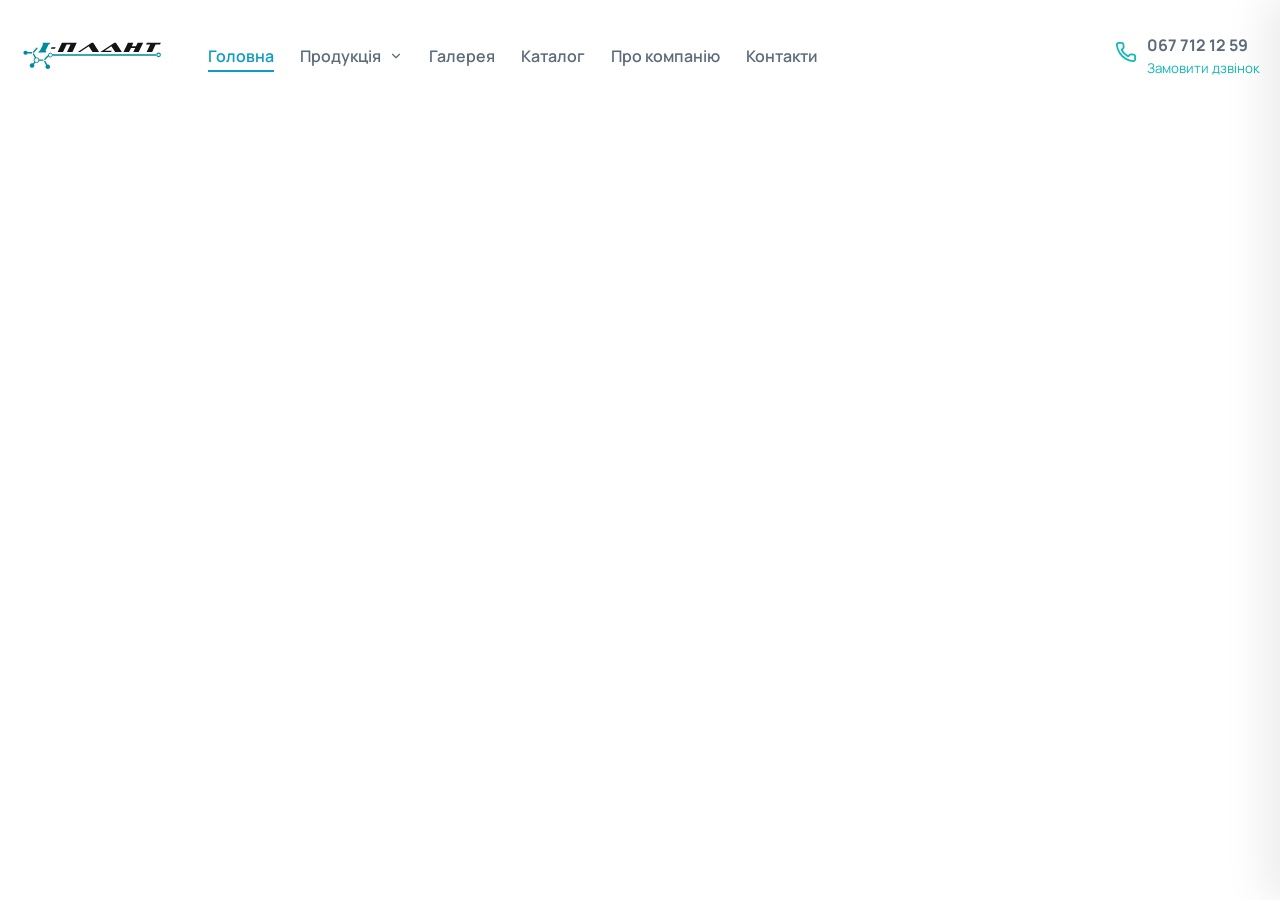
==== index.html @ e6fcc864 "dfdffd" ====
<!DOCTYPE html>
<html lang="uk">

<head>
    <meta charset="UTF-8">
    <meta name="viewport" content="width=device-width, initial-scale=1.0">
    <title>І-ПЛАНТ</title>

    <link rel="preconnect" href="https://fonts.googleapis.com">
    <link rel="preconnect" href="https://fonts.gstatic.com" crossorigin>
    <link href="https://fonts.googleapis.com/css2?family=Manrope:wght@200..800&display=swap" rel="stylesheet">

    <link rel="stylesheet" href="assets/css/style.css">

</head>

<body>

<header class="header" id="header">

    <div class="container">

        <div class="header__inner">

            <!-- Logo -->
            <a href="index.html" class="header__logo">

                <img
                    src="assets/icons/logo-i-plant.svg"
                    alt="І-ПЛАНТ">

            </a>

            <!-- Desktop Navigation -->
            <nav class="nav">

                <ul class="nav__list">

                    <li class="nav__item">

                        <a href="index.html" class="nav__link nav__link--active">
                            Головна
                        </a>

                    </li>

                    <li class="nav__item nav__item--dropdown js-dropdown">

                        <button
                            class="nav__link nav__button js-dropdown-btn"
                            type="button"
                            aria-expanded="false">

                            Продукція

                            <svg class="nav__arrow" width="14" height="14" viewBox="0 0 24 24" fill="none">

                                <path
                                    d="M6 9L12 15L18 9"
                                    stroke="currentColor"
                                    stroke-width="2"
                                    stroke-linecap="round"
                                    stroke-linejoin="round"/>

                            </svg>

                        </button>

                        <div class="dropdown js-dropdown-menu">

                            <div class="dropdown__wrapper">

                                <div class="dropdown__left">

                                    <a href="#" class="dropdown-card">

                                        <div class="dropdown-card__image">
                                            <img src="assets/images/megamenu-1.png" alt="">
                                        </div>

                                        <div class="dropdown-card__content">

                                            <h3>Щелепно-лицьова хірургія</h3>

                                            <p>
                                                Пластини, гвинти, титанові сітки та індивідуальні імпланти.
                                            </p>

                                        </div>

                                    </a>

                                    <a href="#" class="dropdown-card">

                                        <div class="dropdown-card__image">
                                            <img src="assets/images/megamenu-2.png" alt="">
                                        </div>

                                        <div class="dropdown-card__content">

                                            <h3>Нейрохірургія</h3>

                                            <p>
                                                Системи фіксації черепа та реконструктивні рішення.
                                            </p>

                                        </div>

                                    </a>

                                    <a href="#" class="dropdown-card">

                                        <div class="dropdown-card__image">
                                            <img src="assets/images/megamenu-3.png" alt="">
                                        </div>

                                        <div class="dropdown-card__content">

                                            <h3>Спінальна хірургія</h3>

                                            <p>
                                                Імпланти та системи стабілізації хребта.
                                            </p>

                                        </div>

                                    </a>

                                </div>

                                <div class="dropdown__right">

                                    <h2>Індивідуальне виробництво</h2>

                                    <p>
                                        Розробка та виготовлення титанових імплантів за КТ пацієнта
                                        із використанням сучасних CAD/CAM технологій.
                                    </p>

                                    <a href="#" class="btn btn--primary">
                                        Переглянути каталог
                                    </a>

                                </div>

                            </div>

                        </div>

                    </li>

                    <li class="nav__item">

                        <a href="examples.html" class="nav__link">
                            Галерея
                        </a>

                    </li>

                    <li class="nav__item">

                        <a href="catalog.html" class="nav__link">
                            Каталог
                        </a>

                    </li>

                    <li class="nav__item">

                        <a href="about.html" class="nav__link">
                            Про компанію
                        </a>

                    </li>

                    <li class="nav__item">

                        <a href="contacts.html" class="nav__link">
                            Контакти
                        </a>

                    </li>
                </ul>
            </nav>

            <!-- <button class="burger js-burger" aria-label="Меню">

                <span></span>
                <span></span>
                <span></span>

            </button> -->

            <div class="mobile-menu js-mobile-menu">

                <div class="mobile-menu__inner">

                    <div class="mobile-menu__top">

                        <a href="/" class="mobile-menu__logo">
                            <img src="assets/icons/logo-i-plant.svg" alt="">
                        </a>

                        <button class="mobile-menu__close js-menu-close">

                            <svg width="28" height="28" viewBox="0 0 24 24">

                                <path
                                    d="M6 6L18 18M18 6L6 18"
                                    stroke="currentColor"
                                    stroke-width="2"
                                    stroke-linecap="round"/>

                            </svg>

                        </button>

                    </div>

                    <nav class="mobile-nav">

                        <ul class="mobile-nav__list">

                            <li><a href="#">Головна</a></li>

                            <li class="mobile-nav__dropdown">

                                <button class="mobile-nav__button">

                                    Продукція

                                    <svg class="mobile-nav__arrow" width="18" height="18" viewBox="0 0 24 24">

                                        <path
                                            d="M6 9L12 15L18 9"
                                            stroke="currentColor"
                                            stroke-width="2"
                                            stroke-linecap="round"/>

                                    </svg>

                                </button>

                                <ul class="mobile-submenu">

                                    <li><a href="#">Щелепно-лицьова</a></li>
                                    <li><a href="#">Нейрохірургія</a></li>
                                    <li><a href="#">Ортодонтія</a></li>
                                    <li><a href="#">Спінальна</a></li>

                                </ul>

                            </li>

                            <li><a href="#">Приклади робіт</a></li>

                            <li><a href="#">Каталоги</a></li>

                            <li><a href="#">Про компанію</a></li>

                            <li><a href="#">Контакти</a></li>

                        </ul>

                    </nav>

                    <div class="mobile-menu__bottom">

                        <a href="tel:+380677121259" class="mobile-phone">

                            +38 (067) 712-12-59

                        </a>

                        <a href="#" class="btn btn--primary">

                            Замовити дзвінок

                        </a>

                    </div>

                </div>

            </div>


            <!-- Right -->
            <div class="header__actions">

                <a href="tel:+380677121259" class="header__phone">

                    <svg width="22" height="22" viewBox="0 0 24 24" fill="none">

                        <path
                            d="M22 16.9V20a2 2 0 0 1-2.18 2A19.8 19.8 0 0 1 11.2 19a19.5 19.5 0 0 1-6.2-6.2A19.8 19.8 0 0 1 2 4.1 2 2 0 0 1 4 2h3.1a2 2 0 0 1 2 1.72l.35 2.46a2 2 0 0 1-.57 1.72L7.2 9.6a16 16 0 0 0 7.2 7.2l1.7-1.69a2 2 0 0 1 1.72-.57l2.46.35A2 2 0 0 1 22 16.9Z"
                            stroke="currentColor"
                            stroke-width="2"
                            stroke-linecap="round"
                            stroke-linejoin="round"/>

                    </svg>

                    <span>

                        <strong>067 712 12 59</strong>

                        <small>Замовити дзвінок</small>

                    </span>

                </a>

            </div>

            <!-- Burger -->

            <button class="burger js-burger" aria-label="Меню" type="button">

                <span></span>
                <span></span>
                <span></span>

            </button>

        </div>

    </div>

</header>

<main>

</main>



<script src="assets/js/main.js"></script>
<script src="assets/js/header.js"></script>
<script src="assets/js/slider.js"></script>
<script src="assets/js/gallery.js"></script>
</body>
</html>
---- assets/css/style.css ----
/* ================================
    Utils
================================ */
/* ================================
    Base
================================ */
*,
*::before,
*::after {
  margin: 0;
  padding: 0;
  box-sizing: border-box;
}

html {
  scroll-behavior: smooth;
}

body {
  min-width: 320px;
}

img {
  display: block;
  max-width: 100%;
}

picture {
  display: block;
}

ul,
ol {
  list-style: none;
}

a {
  text-decoration: none;
  color: inherit;
}

button {
  border: none;
  background: none;
  cursor: pointer;
  font: inherit;
}

input,
textarea,
select {
  font: inherit;
  border: none;
  outline: none;
}

textarea {
  resize: none;
}

body {
  background: #FFFFFF;
}

.container {
  width: 100%;
  max-width: 1340px;
  margin: 0 auto;
  padding: 0 20px;
}

section {
  padding: 120px 0;
}

main {
  overflow: hidden;
}

.title {
  color: #112B45;
  font-weight: 700;
  line-height: 1.2;
}

.title--h1 {
  font-size: clamp(32px, 4vw, 64px);
}

.title--h2 {
  font-size: clamp(24px, 4vw, 48px);
}

.title--h3 {
  font-size: clamp(20px, 4vw, 32px);
}

.text {
  font-size: 18px;
  color: #5C6B7A;
}

@media (max-width: 991px) {
  section {
    padding: 90px 0;
  }
}
@media (max-width: 767px) {
  section {
    padding: 60px 0;
  }
}
body {
  font-family: "Manrope", sans-serif;
  font-size: 16px;
  font-weight: 400;
  line-height: 1.6;
  color: #5C6B7A;
}

/* ================================
    Layout
================================ */
.header {
  position: fixed;
  top: 0;
  left: 0;
  z-index: 1000;
  width: 100%;
  padding: 20px 0;
  background: transparent;
  transition: background 0.35s ease, padding 0.35s ease, box-shadow 0.35s ease, backdrop-filter 0.35s ease;
}
.header.is-fixed {
  padding: 18px 0;
  background: rgba(255, 255, 255, 0.92);
  backdrop-filter: blur(18px);
  box-shadow: 0 10px 40px rgba(17, 31, 52, 0.08);
}
.header__inner {
  display: flex;
  align-items: center;
  justify-content: space-between;
  gap: 40px;
}
.header__logo {
  display: flex;
  align-items: center;
  flex-shrink: 0;
}
.header__logo img {
  display: block;
  width: auto;
  height: 44px;
  transition: 0.35s ease;
}
.header.is-fixed .header__logo img {
  height: 40px;
}
.header__actions {
  display: flex;
  align-items: center;
  gap: 18px;
  margin-left: auto;
}

/* ==========================================
   Navigation
========================================== */
.nav__list {
  display: flex;
  align-items: center;
  gap: 26px;
  margin: 0;
  padding: 0;
  list-style: none;
}
.nav__item {
  position: relative;
}
.nav__link, .nav__button {
  position: relative;
  display: flex;
  align-items: center;
  gap: 8px;
  padding: 0;
  background: none;
  height: 72px;
  border: none;
  font-size: 16px;
  font-weight: 600;
  line-height: 1;
  color: #5C6B7A;
  cursor: pointer;
  transition: color 0.3s ease;
}
.nav__link::after, .nav__button::after {
  content: "";
  position: absolute;
  left: 0;
  bottom: 20px;
  width: 100%;
  height: 2px;
  background: #0E9CC2;
  transform: scaleX(0);
  transform-origin: left;
  transition: transform 0.3s ease;
}
.nav__link:hover, .nav__button:hover {
  color: #0E9CC2;
}
.nav__link:hover::after, .nav__button:hover::after {
  transform: scaleX(1);
}
.nav__link--active {
  color: #0E9CC2;
}
.nav__link--active::after {
  transform: scaleX(1);
}
.nav__arrow {
  width: 14px;
  height: 14px;
  flex-shrink: 0;
  transition: transform 0.3s ease;
}

@media (max-width: 991px) {
  .nav {
    display: none;
  }
}
@media (max-width: 480px) {
  .header__actions {
    display: none;
  }
}
/* ==========================================
    Mega Menu
========================================== */
.dropdown {
  position: absolute;
  top: 100%;
  left: 50%;
  width: 920px;
  padding-top: 18px;
  opacity: 0;
  visibility: hidden;
  pointer-events: none;
  transform: translateX(-50%) translateY(12px);
  transition: opacity 0.25s ease, transform 0.25s ease, visibility 0.25s ease;
}
.dropdown__wrapper {
  display: grid;
  grid-template-columns: 1.7fr 1fr;
  gap: 40px;
  padding: 34px;
  border-radius: 24px;
  background: #fff;
  box-shadow: 0 25px 60px rgba(15, 32, 56, 0.12);
}
.dropdown__left {
  display: flex;
  flex-direction: column;
  gap: 18px;
}
.dropdown__right {
  padding: 10px 0 10px 20px;
  border-left: 1px solid #edf2f7;
}
.dropdown__right h2 {
  margin-bottom: 16px;
  font-size: 24px;
}
.dropdown__right p {
  margin-bottom: 28px;
  color: #5C6B7A;
  line-height: 1.7;
}

.dropdown.is-open {
  opacity: 1;
  visibility: visible;
  pointer-events: auto;
  transform: translateX(-50%) translateY(0);
}

.js-dropdown.is-open .nav__arrow {
  transform: rotate(180deg);
}

.js-dropdown .nav__arrow {
  transition: 0.25s;
}

.js-dropdown .dropdown.is-open ~ .nav__arrow {
  transform: rotate(180deg);
}

.dropdown-card {
  display: flex;
  align-items: center;
  gap: 18px;
  padding: 14px;
  border-radius: 18px;
  transition: 0.3s ease;
}
.dropdown-card__image {
  width: 90px;
  height: 90px;
  overflow: hidden;
  border-radius: 14px;
  flex-shrink: 0;
}
.dropdown-card__image img {
  width: 100%;
  height: 100%;
  -o-object-fit: cover;
     object-fit: cover;
  transition: transform 0.4s ease;
}
.dropdown-card__content h3 {
  margin-bottom: 8px;
  font-size: 18px;
  font-weight: 700;
}
.dropdown-card__content p {
  font-size: 14px;
  line-height: 1.6;
  color: #6b7280;
}
.dropdown-card:hover {
  background: #f8fbff;
}
.dropdown-card:hover .dropdown-card__image img {
  transform: scale(1.08);
}

.header__phone {
  display: flex;
}
.header__phone svg {
  margin-right: 10px;
  margin-top: 8px;
  color: #13B8B2;
}
.header__phone span {
  display: flex;
  flex-direction: column;
}
.header__phone span small {
  color: #13B8B2;
}

/*==================================================
    BURGER
==================================================*/
.burger {
  display: none;
  position: relative;
  width: 48px;
  height: 48px;
  padding: 0;
  border: none;
  background: transparent;
  cursor: pointer;
  z-index: 1200;
}
.burger span {
  position: absolute;
  left: 50%;
  width: 24px;
  height: 2px;
  background: #5C6B7A;
  border-radius: 2px;
  transition: 0.35s ease;
  transform: translateX(-50%);
}
.burger span:nth-child(1) {
  top: 15px;
}
.burger span:nth-child(2) {
  top: 23px;
}
.burger span:nth-child(3) {
  top: 31px;
}
.burger.is-active span:nth-child(1) {
  top: 23px;
  transform: translateX(-50%) rotate(45deg);
}
.burger.is-active span:nth-child(2) {
  opacity: 0;
}
.burger.is-active span:nth-child(3) {
  top: 23px;
  transform: translateX(-50%) rotate(-45deg);
}

@media (max-width: 991px) {
  .burger {
    display: block;
  }
}
/*==================================================
    MOBILE MENU
==================================================*/
.mobile-menu {
  position: fixed;
  top: 0;
  right: 0;
  width: 100%;
  max-width: 420px;
  height: 100vh;
  background: #fff;
  transform: translateX(100%);
  transition: transform 0.45s ease;
  z-index: 1100;
  overflow: auto;
  box-shadow: -15px 0 40px rgba(0, 0, 0, 0.08);
}

.mobile-menu.is-open {
  transform: translateX(0);
  z-index: 1220;
}

.mobile-menu__inner {
  display: flex;
  flex-direction: column;
  min-height: 100%;
  padding: 30px;
}

.mobile-menu__top {
  display: flex;
  align-items: center;
  justify-content: space-between;
  margin-bottom: 15px;
}

.mobile-menu__logo img {
  height: 42px;
}

.mobile-menu__close {
  display: flex;
  align-items: center;
  justify-content: center;
  width: 42px;
  height: 42px;
  padding: 0;
  border: none;
  background: none;
  cursor: pointer;
}

.mobile-nav {
  flex: 1;
}

.mobile-nav__list {
  display: flex;
  flex-direction: column;
  gap: 8px;
  margin: 0;
  padding: 0;
  list-style: none;
}

.mobile-nav__list a,
.mobile-nav__button {
  display: flex;
  align-items: center;
  justify-content: space-between;
  width: 100%;
  padding: 10px 0;
  border: none;
  background: none;
  border-bottom: 1px solid #edf1f5;
  font-size: 18px;
  font-weight: 600;
  color: #5C6B7A;
  cursor: pointer;
}

.mobile-submenu {
  display: none;
  margin: 0;
  padding: 0 0 10px 15px;
  list-style: none;
}

.mobile-submenu li a {
  display: block;
  padding: 12px 0;
  font-size: 15px;
  color: #5d6878;
  border: none;
}

.mobile-menu__bottom {
  margin-top: 10px;
}

.mobile-phone {
  display: block;
  margin-bottom: 20px;
  font-size: 22px;
  font-weight: 700;
}

.mobile-overlay {
  position: fixed;
  inset: 0;
  background: rgba(15, 23, 42, 0.45);
  opacity: 0;
  visibility: hidden;
  transition: 0.35s;
  z-index: 1050;
}

.mobile-overlay.is-active {
  opacity: 1;
  visibility: visible;
}

body.menu-open {
  overflow: hidden;
}

.mobile-nav__arrow {
  transition: transform 0.3s ease;
}

.mobile-nav__dropdown.is-open .mobile-nav__arrow {
  transform: rotate(180deg);
}

/* ================================
    Components
================================ */
/* ================================
    Sections
================================ */
/* ================================
    Pages
================================ */
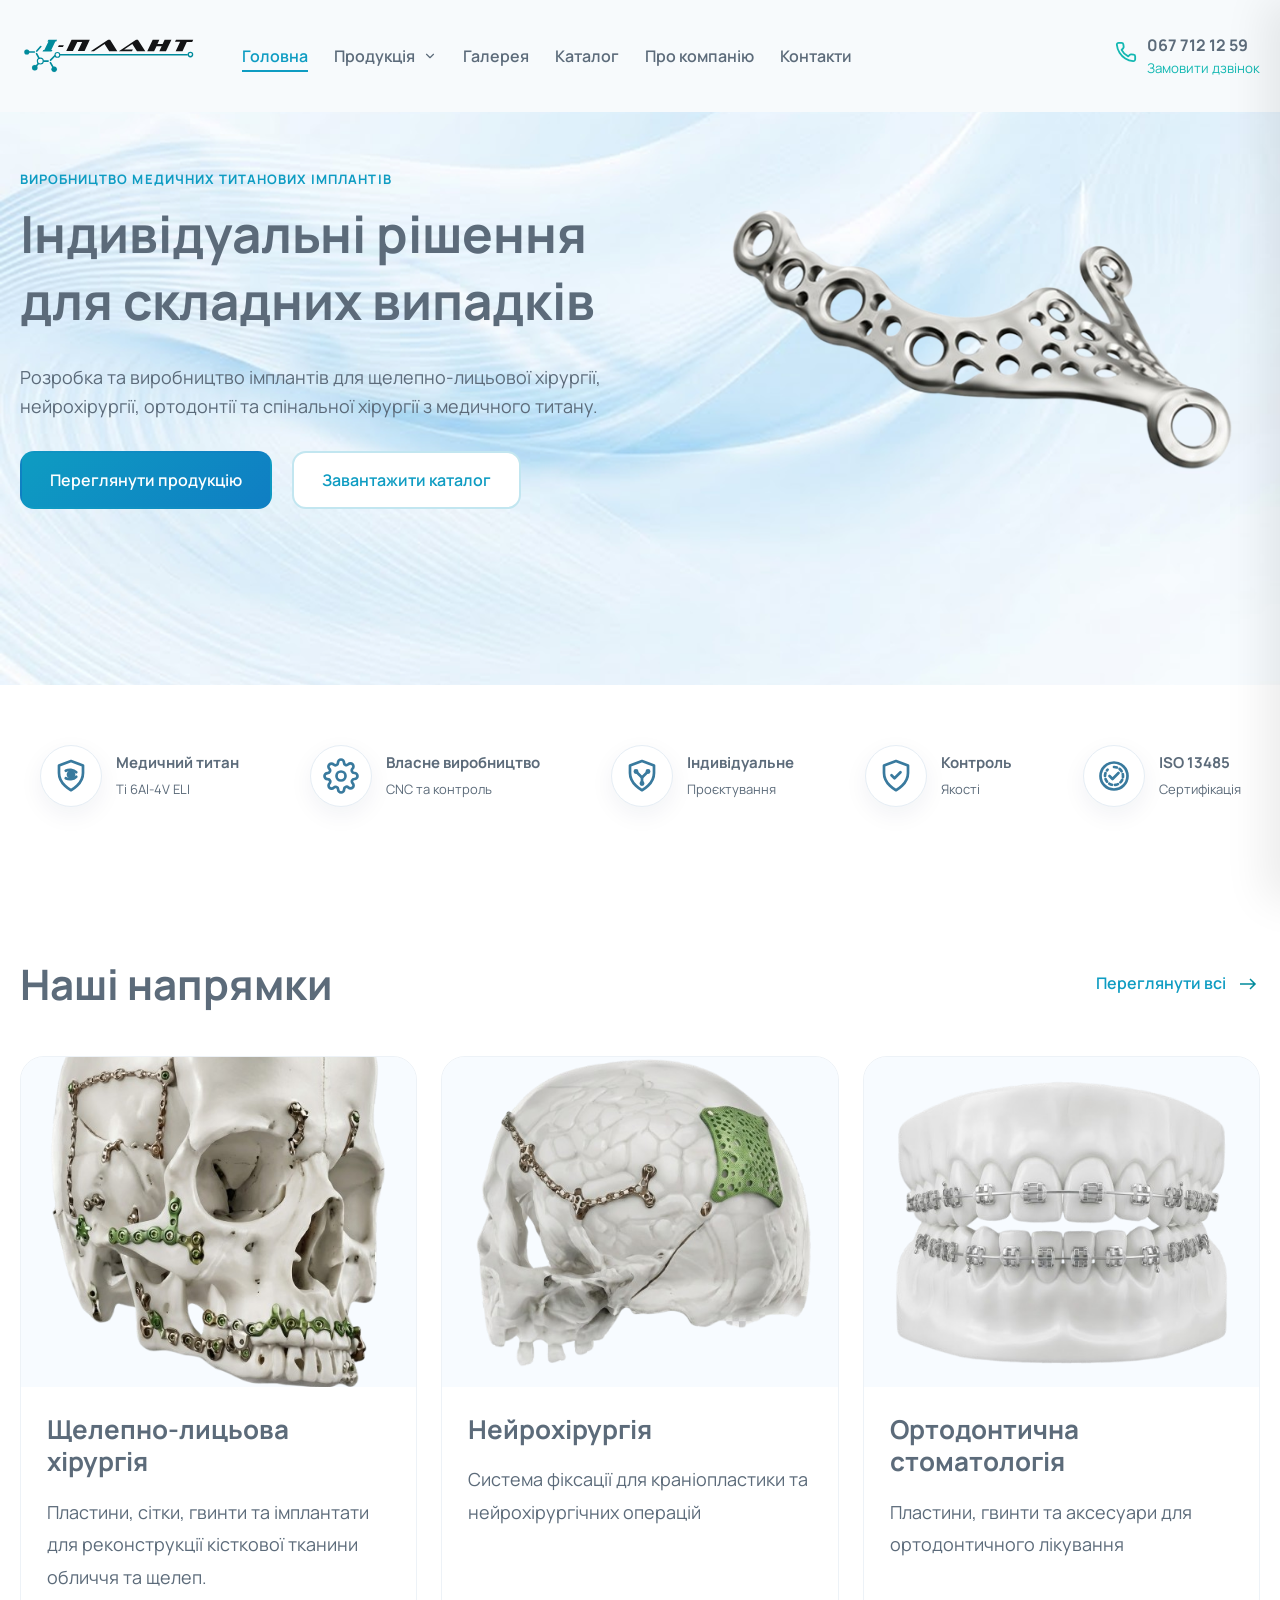
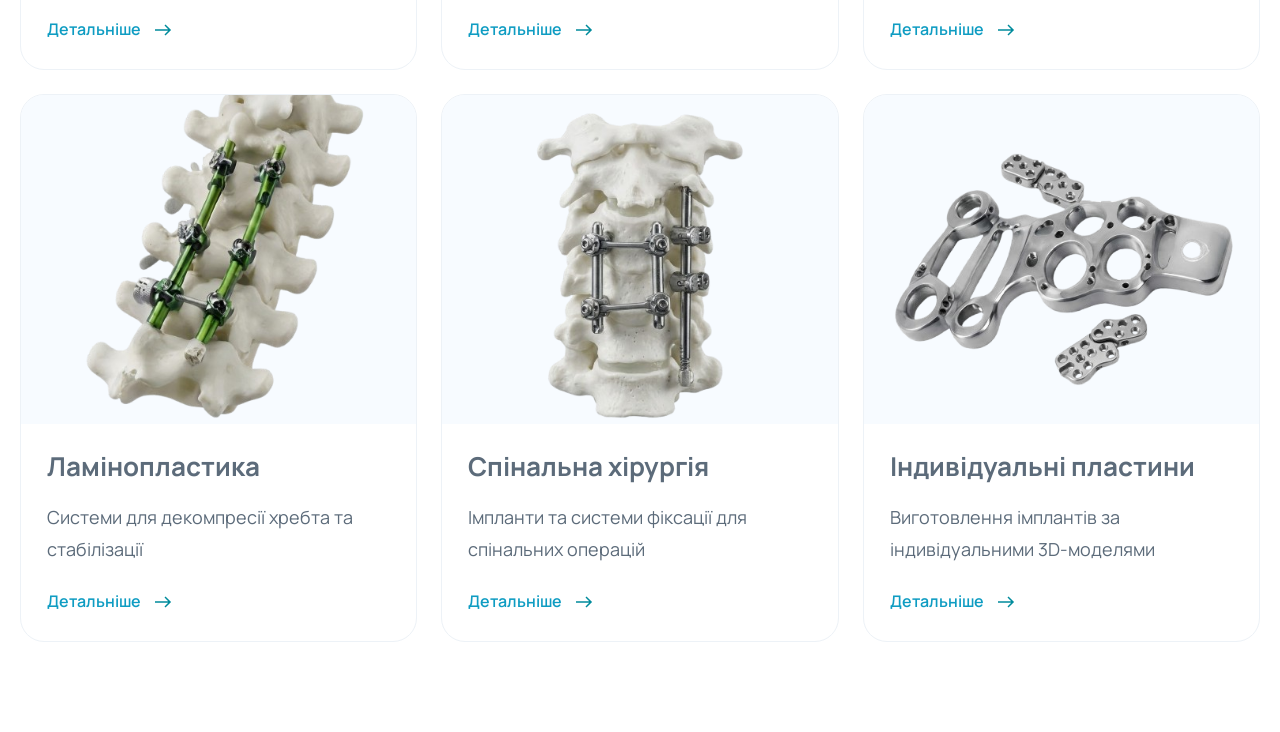
==== commit 6148813c: "dffff" ====
--- a/index.html
+++ b/index.html
@@ -15,321 +15,637 @@
 </head>
 
 <body>
-
-<header class="header" id="header">
-
-    <div class="container">
-
-        <div class="header__inner">
-
-            <!-- Logo -->
-            <a href="index.html" class="header__logo">
-
-                <img
-                    src="assets/icons/logo-i-plant.svg"
-                    alt="І-ПЛАНТ">
-
-            </a>
-
-            <!-- Desktop Navigation -->
-            <nav class="nav">
-
-                <ul class="nav__list">
-
-                    <li class="nav__item">
-
-                        <a href="index.html" class="nav__link nav__link--active">
-                            Головна
-                        </a>
-
-                    </li>
-
-                    <li class="nav__item nav__item--dropdown js-dropdown">
-
-                        <button
-                            class="nav__link nav__button js-dropdown-btn"
-                            type="button"
-                            aria-expanded="false">
-
-                            Продукція
-
-                            <svg class="nav__arrow" width="14" height="14" viewBox="0 0 24 24" fill="none">
-
-                                <path
-                                    d="M6 9L12 15L18 9"
-                                    stroke="currentColor"
-                                    stroke-width="2"
-                                    stroke-linecap="round"
-                                    stroke-linejoin="round"/>
-
-                            </svg>
-
-                        </button>
-
-                        <div class="dropdown js-dropdown-menu">
-
-                            <div class="dropdown__wrapper">
-
-                                <div class="dropdown__left">
-
-                                    <a href="#" class="dropdown-card">
-
-                                        <div class="dropdown-card__image">
-                                            <img src="assets/images/megamenu-1.png" alt="">
-                                        </div>
-
-                                        <div class="dropdown-card__content">
-
-                                            <h3>Щелепно-лицьова хірургія</h3>
-
-                                            <p>
-                                                Пластини, гвинти, титанові сітки та індивідуальні імпланти.
-                                            </p>
-
-                                        </div>
-
-                                    </a>
-
-                                    <a href="#" class="dropdown-card">
-
-                                        <div class="dropdown-card__image">
-                                            <img src="assets/images/megamenu-2.png" alt="">
-                                        </div>
-
-                                        <div class="dropdown-card__content">
-
-                                            <h3>Нейрохірургія</h3>
-
-                                            <p>
-                                                Системи фіксації черепа та реконструктивні рішення.
-                                            </p>
-
-                                        </div>
-
-                                    </a>
-
-                                    <a href="#" class="dropdown-card">
-
-                                        <div class="dropdown-card__image">
-                                            <img src="assets/images/megamenu-3.png" alt="">
-                                        </div>
-
-                                        <div class="dropdown-card__content">
-
-                                            <h3>Спінальна хірургія</h3>
-
-                                            <p>
-                                                Імпланти та системи стабілізації хребта.
-                                            </p>
-
-                                        </div>
-
-                                    </a>
+    <header class="header" id="header">
+
+        <div class="container">
+
+            <div class="header__inner">
+
+                <!-- Logo -->
+                <a href="index.html" class="header__logo">
+
+                    <img
+                        src="assets/icons/logo-i-plant.svg"
+                        alt="І-ПЛАНТ">
+
+                </a>
+
+                <!-- Desktop Navigation -->
+                <nav class="nav">
+
+                    <ul class="nav__list">
+
+                        <li class="nav__item">
+
+                            <a href="index.html" class="nav__link nav__link--active">
+                                Головна
+                            </a>
+
+                        </li>
+
+                        <li class="nav__item nav__item--dropdown js-dropdown">
+
+                            <button
+                                class="nav__link nav__button js-dropdown-btn"
+                                type="button"
+                                aria-expanded="false">
+
+                                Продукція
+
+                                <svg class="nav__arrow" width="14" height="14" viewBox="0 0 24 24" fill="none">
+
+                                    <path
+                                        d="M6 9L12 15L18 9"
+                                        stroke="currentColor"
+                                        stroke-width="2"
+                                        stroke-linecap="round"
+                                        stroke-linejoin="round"/>
+
+                                </svg>
+
+                            </button>
+
+                            <div class="dropdown js-dropdown-menu">
+
+                                <div class="dropdown__wrapper">
+
+                                    <div class="dropdown__left">
+
+                                        <a href="#" class="dropdown-card">
+
+                                            <div class="dropdown-card__image">
+                                                <img src="assets/images/megamenu-1.png" alt="">
+                                            </div>
+
+                                            <div class="dropdown-card__content">
+
+                                                <h3>Щелепно-лицьова хірургія</h3>
+
+                                                <p>
+                                                    Пластини, гвинти, титанові сітки та індивідуальні імпланти.
+                                                </p>
+
+                                            </div>
+
+                                        </a>
+
+                                        <a href="#" class="dropdown-card">
+
+                                            <div class="dropdown-card__image">
+                                                <img src="assets/images/megamenu-2.png" alt="">
+                                            </div>
+
+                                            <div class="dropdown-card__content">
+
+                                                <h3>Нейрохірургія</h3>
+
+                                                <p>
+                                                    Системи фіксації черепа та реконструктивні рішення.
+                                                </p>
+
+                                            </div>
+
+                                        </a>
+
+                                        <a href="#" class="dropdown-card">
+
+                                            <div class="dropdown-card__image">
+                                                <img src="assets/images/megamenu-3.png" alt="">
+                                            </div>
+
+                                            <div class="dropdown-card__content">
+
+                                                <h3>Спінальна хірургія</h3>
+
+                                                <p>
+                                                    Імпланти та системи стабілізації хребта.
+                                                </p>
+
+                                            </div>
+
+                                        </a>
+
+                                    </div>
+
+                                    <div class="dropdown__right">
+
+                                        <h2>Індивідуальне виробництво</h2>
+
+                                        <p>
+                                            Розробка та виготовлення титанових імплантів за КТ пацієнта
+                                            із використанням сучасних CAD/CAM технологій.
+                                        </p>
+
+                                        <a href="#" class="btn btn--primary">
+                                            Переглянути каталог
+                                        </a>
+
+                                    </div>
 
                                 </div>
 
-                                <div class="dropdown__right">
-
-                                    <h2>Індивідуальне виробництво</h2>
-
-                                    <p>
-                                        Розробка та виготовлення титанових імплантів за КТ пацієнта
-                                        із використанням сучасних CAD/CAM технологій.
-                                    </p>
-
-                                    <a href="#" class="btn btn--primary">
-                                        Переглянути каталог
-                                    </a>
-
-                                </div>
-
                             </div>
 
+                        </li>
+
+                        <li class="nav__item">
+
+                            <a href="examples.html" class="nav__link">
+                                Галерея
+                            </a>
+
+                        </li>
+
+                        <li class="nav__item">
+
+                            <a href="catalog.html" class="nav__link">
+                                Каталог
+                            </a>
+
+                        </li>
+
+                        <li class="nav__item">
+
+                            <a href="about.html" class="nav__link">
+                                Про компанію
+                            </a>
+
+                        </li>
+
+                        <li class="nav__item">
+
+                            <a href="contacts.html" class="nav__link">
+                                Контакти
+                            </a>
+
+                        </li>
+                    </ul>
+                </nav>
+
+                <!-- <button class="burger js-burger" aria-label="Меню">
+
+                    <span></span>
+                    <span></span>
+                    <span></span>
+
+                </button> -->
+
+                <div class="mobile-menu js-mobile-menu">
+
+                    <div class="mobile-menu__inner">
+
+                        <div class="mobile-menu__top">
+
+                            <a href="/" class="mobile-menu__logo">
+                                <img src="assets/icons/logo-i-plant.svg" alt="">
+                            </a>
+
+                            <button class="mobile-menu__close js-menu-close">
+
+                                <svg width="28" height="28" viewBox="0 0 24 24">
+
+                                    <path
+                                        d="M6 6L18 18M18 6L6 18"
+                                        stroke="currentColor"
+                                        stroke-width="2"
+                                        stroke-linecap="round"/>
+
+                                </svg>
+
+                            </button>
+
                         </div>
 
-                    </li>
-
-                    <li class="nav__item">
-
-                        <a href="examples.html" class="nav__link">
-                            Галерея
-                        </a>
-
-                    </li>
-
-                    <li class="nav__item">
-
-                        <a href="catalog.html" class="nav__link">
-                            Каталог
-                        </a>
-
-                    </li>
-
-                    <li class="nav__item">
-
-                        <a href="about.html" class="nav__link">
-                            Про компанію
-                        </a>
-
-                    </li>
-
-                    <li class="nav__item">
-
-                        <a href="contacts.html" class="nav__link">
-                            Контакти
-                        </a>
-
-                    </li>
-                </ul>
-            </nav>
-
-            <!-- <button class="burger js-burger" aria-label="Меню">
-
-                <span></span>
-                <span></span>
-                <span></span>
-
-            </button> -->
-
-            <div class="mobile-menu js-mobile-menu">
-
-                <div class="mobile-menu__inner">
-
-                    <div class="mobile-menu__top">
-
-                        <a href="/" class="mobile-menu__logo">
-                            <img src="assets/icons/logo-i-plant.svg" alt="">
-                        </a>
-
-                        <button class="mobile-menu__close js-menu-close">
-
-                            <svg width="28" height="28" viewBox="0 0 24 24">
-
-                                <path
-                                    d="M6 6L18 18M18 6L6 18"
-                                    stroke="currentColor"
-                                    stroke-width="2"
-                                    stroke-linecap="round"/>
-
-                            </svg>
-
-                        </button>
-
-                    </div>
-
-                    <nav class="mobile-nav">
-
-                        <ul class="mobile-nav__list">
-
-                            <li><a href="#">Головна</a></li>
-
-                            <li class="mobile-nav__dropdown">
-
-                                <button class="mobile-nav__button">
-
-                                    Продукція
-
-                                    <svg class="mobile-nav__arrow" width="18" height="18" viewBox="0 0 24 24">
-
-                                        <path
-                                            d="M6 9L12 15L18 9"
-                                            stroke="currentColor"
-                                            stroke-width="2"
-                                            stroke-linecap="round"/>
-
-                                    </svg>
-
-                                </button>
-
-                                <ul class="mobile-submenu">
-
-                                    <li><a href="#">Щелепно-лицьова</a></li>
-                                    <li><a href="#">Нейрохірургія</a></li>
-                                    <li><a href="#">Ортодонтія</a></li>
-                                    <li><a href="#">Спінальна</a></li>
-
-                                </ul>
-
-                            </li>
-
-                            <li><a href="#">Приклади робіт</a></li>
-
-                            <li><a href="#">Каталоги</a></li>
-
-                            <li><a href="#">Про компанію</a></li>
-
-                            <li><a href="#">Контакти</a></li>
-
-                        </ul>
-
-                    </nav>
-
-                    <div class="mobile-menu__bottom">
-
-                        <a href="tel:+380677121259" class="mobile-phone">
-
-                            +38 (067) 712-12-59
-
-                        </a>
+                        <nav class="mobile-nav">
+
+                            <ul class="mobile-nav__list">
+
+                                <li><a href="#">Головна</a></li>
+
+                                <li class="mobile-nav__dropdown">
+
+                                    <button class="mobile-nav__button">
+
+                                        Продукція
+
+                                        <svg class="mobile-nav__arrow" width="18" height="18" viewBox="0 0 24 24">
+
+                                            <path
+                                                d="M6 9L12 15L18 9"
+                                                stroke="currentColor"
+                                                stroke-width="2"
+                                                stroke-linecap="round"/>
+
+                                        </svg>
+
+                                    </button>
+
+                                    <ul class="mobile-submenu">
+
+                                        <li><a href="#">Щелепно-лицьова</a></li>
+                                        <li><a href="#">Нейрохірургія</a></li>
+                                        <li><a href="#">Ортодонтія</a></li>
+                                        <li><a href="#">Спінальна</a></li>
+
+                                    </ul>
+
+                                </li>
+
+                                <li><a href="#">Приклади робіт</a></li>
+
+                                <li><a href="#">Каталоги</a></li>
+
+                                <li><a href="#">Про компанію</a></li>
+
+                                <li><a href="#">Контакти</a></li>
+
+                            </ul>
+
+                        </nav>
+
+                        <div class="mobile-menu__bottom">
+
+                            <a href="tel:+380677121259" class="mobile-phone">
+
+                                +38 (067) 712-12-59
+
+                            </a>
+
+                            <a href="#" class="btn btn--primary">
+
+                                Замовити дзвінок
+
+                            </a>
+
+                        </div>
+
+                    </div>
+
+                </div>
+
+
+                <!-- Right -->
+                <div class="header__actions">
+
+                    <a href="tel:+380677121259" class="header__phone">
+
+                        <svg width="22" height="22" viewBox="0 0 24 24" fill="none">
+
+                            <path
+                                d="M22 16.9V20a2 2 0 0 1-2.18 2A19.8 19.8 0 0 1 11.2 19a19.5 19.5 0 0 1-6.2-6.2A19.8 19.8 0 0 1 2 4.1 2 2 0 0 1 4 2h3.1a2 2 0 0 1 2 1.72l.35 2.46a2 2 0 0 1-.57 1.72L7.2 9.6a16 16 0 0 0 7.2 7.2l1.7-1.69a2 2 0 0 1 1.72-.57l2.46.35A2 2 0 0 1 22 16.9Z"
+                                stroke="currentColor"
+                                stroke-width="2"
+                                stroke-linecap="round"
+                                stroke-linejoin="round"/>
+
+                        </svg>
+
+                        <span>
+
+                            <strong>067 712 12 59</strong>
+
+                            <small>Замовити дзвінок</small>
+
+                        </span>
+
+                    </a>
+
+                </div>
+
+                <!-- Burger -->
+
+                <button class="burger js-burger" aria-label="Меню" type="button">
+
+                    <span></span>
+                    <span></span>
+                    <span></span>
+
+                </button>
+
+            </div>
+
+        </div>
+
+    </header>
+<main>
+    <section class="hero">
+        <div class="hero__bg">
+            <img src="assets/images/hero-bg-1.png" alt="">
+        </div>
+        <div class="container">
+
+            <div class="hero__wrapper">
+
+                <div class="hero__content">
+
+                    <span class="hero__label">
+                        Виробництво медичних титанових імплантів
+                    </span>
+
+                    <h1 class="hero__title">
+                        Індивідуальні рішення для складних випадків
+                    </h1>
+
+                    <p class="hero__text">
+                        Розробка та виробництво імплантів для
+                        щелепно-лицьової хірургії, нейрохірургії,
+                        ортодонтії та спінальної хірургії
+                        з медичного титану.
+                    </p>
+
+                    <div class="hero__buttons">
 
                         <a href="#" class="btn btn--primary">
-
-                            Замовити дзвінок
-
-                        </a>
-
-                    </div>
+                            Переглянути продукцію
+                        </a>
+
+                        <a href="#" class="btn btn--outline">
+                            Завантажити каталог
+                        </a>
+
+                    </div>
+
+                </div>
+
+                <div class="hero__media">
+
+                    <img
+                        src="assets/images/med_pl.png"
+                        alt="Імплант"
+                        class="hero__image">
 
                 </div>
 
             </div>
 
-
-            <!-- Right -->
-            <div class="header__actions">
-
-                <a href="tel:+380677121259" class="header__phone">
-
-                    <svg width="22" height="22" viewBox="0 0 24 24" fill="none">
-
-                        <path
-                            d="M22 16.9V20a2 2 0 0 1-2.18 2A19.8 19.8 0 0 1 11.2 19a19.5 19.5 0 0 1-6.2-6.2A19.8 19.8 0 0 1 2 4.1 2 2 0 0 1 4 2h3.1a2 2 0 0 1 2 1.72l.35 2.46a2 2 0 0 1-.57 1.72L7.2 9.6a16 16 0 0 0 7.2 7.2l1.7-1.69a2 2 0 0 1 1.72-.57l2.46.35A2 2 0 0 1 22 16.9Z"
-                            stroke="currentColor"
-                            stroke-width="2"
-                            stroke-linecap="round"
-                            stroke-linejoin="round"/>
-
-                    </svg>
-
-                    <span>
-
-                        <strong>067 712 12 59</strong>
-
-                        <small>Замовити дзвінок</small>
-
-                    </span>
+        </div>
+
+    </section>
+
+    <section class="hero__features">
+        <div class="container">
+            <div class="features">
+
+                <div class="feature">
+
+                    <div class="feature__icon">
+
+                        <!-- titanium.svg -->
+                        <img src="assets/icons/feature-1.svg" alt="">
+
+                    </div>
+
+                    <div class="feature__text">
+
+                        <strong>Медичний титан</strong>
+                        <span>Ti 6Al-4V ELI</span>
+
+                    </div>
+
+                </div>
+
+                <div class="feature">
+
+                    <div class="feature__icon">
+
+                        <img src="assets/icons/feature-2.svg" alt="">
+
+                    </div>
+
+                    <div class="feature__text">
+
+                        <strong>Власне виробництво</strong>
+                        <span>CNC та контроль</span>
+
+                    </div>
+
+                </div>
+
+                <div class="feature">
+
+                    <div class="feature__icon">
+
+                        <img src="assets/icons/feature-3.svg" alt="">
+
+                    </div>
+
+                    <div class="feature__text">
+
+                        <strong>Індивідуальне</strong>
+                        <span>Проєктування</span>
+
+                    </div>
+
+                </div>
+
+                <div class="feature">
+
+                    <div class="feature__icon">
+
+                        <img src="assets/icons/feature-4.svg" alt="">
+
+                    </div>
+
+                    <div class="feature__text">
+
+                        <strong>Контроль</strong>
+                        <span>Якості</span>
+
+                    </div>
+
+                </div>
+
+                <div class="feature">
+
+                    <div class="feature__icon">
+
+                        <img src="assets/icons/feature-5.svg" alt="">
+
+                    </div>
+
+                    <div class="feature__text">
+
+                        <strong>ISO 13485</strong>
+                        <span>Сертифікація</span>
+
+                    </div>
+
+                </div>
+
+            </div>
+        </div>
+    </section>
+
+    <section class="directions section">
+
+        <div class="container">
+
+            <div class="section-head">
+
+                <h2 class="section-title">
+                    Наші напрямки
+                </h2>
+
+                <a href="catalog.html" class="section-link">
+
+                    Переглянути всі
+
+                    <img src="assets/icons/wordpress_arrow.svg" alt="">
 
                 </a>
 
             </div>
 
-            <!-- Burger -->
-
-            <button class="burger js-burger" aria-label="Меню" type="button">
-
-                <span></span>
-                <span></span>
-                <span></span>
-
-            </button>
+            <div class="directions__grid">
+
+                <!-- card -->
+
+                <article class="direction-card">
+                    <a href="#" class="direction-card__image">
+                        <img src="assets/images/vektor-1.png" alt="">
+                    </a>
+
+                    <div class="direction-card__content">
+                        <h3 class="direction-card__title">
+                            <a href="#">
+                                Щелепно-лицьова хірургія 
+                            </a>
+                        </h3>
+
+                        <p class="direction-card__text">
+                            Пластини, сітки, гвинти та імплантати для реконструкції
+                            кісткової тканини обличчя та щелеп.
+                        </p>
+
+                        <a href="#" class="direction-card__link">
+                            Детальніше
+                            <img src="assets/icons/wordpress_arrow.svg" alt="">
+                        </a>
+                    </div>
+                </article>
+
+                <article class="direction-card">
+                    <a href="#" class="direction-card__image">
+                        <img src="assets/images/vektor-2.png" alt="">
+                    </a>
+
+                    <div class="direction-card__content">
+                        <h3 class="direction-card__title">
+                            <a href="#">
+                                Нейрохірургія 
+                            </a>
+                        </h3>
+
+                        <p class="direction-card__text">
+                            Система фіксації для краніопластики
+                            та нейрохірургічних операцій
+                        </p>
+
+                        <a href="#" class="direction-card__link">
+                            Детальніше
+                            <img src="assets/icons/wordpress_arrow.svg" alt="">
+                        </a>
+                    </div>
+                </article>
+
+                <article class="direction-card">
+                    <a href="#" class="direction-card__image">
+                        <img src="assets/images/vektor-3.png" alt="">
+                    </a>
+
+                    <div class="direction-card__content">
+                        <h3 class="direction-card__title">
+                            <a href="#">
+                                Ортодонтична стоматологія
+                            </a>
+                        </h3>
+
+                        <p class="direction-card__text">
+                            Пластини, гвинти та аксесуари для ортодонтичного
+                            лікування
+                        </p>
+
+                        <a href="#" class="direction-card__link">
+                            Детальніше
+                            <img src="assets/icons/wordpress_arrow.svg" alt="">
+                        </a>
+                    </div>
+                </article>
+
+                <article class="direction-card">
+                    <a href="#" class="direction-card__image">
+                        <img src="assets/images/vektor-4.png" alt="">
+                    </a>
+
+                    <div class="direction-card__content">
+                        <h3 class="direction-card__title">
+                            <a href="#">
+                                Ламінопластика
+                            </a>
+                        </h3>
+
+                        <p class="direction-card__text">
+                            Системи для декомпресії хребта та стабілізації
+                        </p>
+
+                        <a href="#" class="direction-card__link">
+                            Детальніше
+                            <img src="assets/icons/wordpress_arrow.svg" alt="">
+                        </a>
+                    </div>
+                </article>
+
+                <article class="direction-card">
+                    <a href="#" class="direction-card__image">
+                        <img src="assets/images/vektor-5.png" alt="">
+                    </a>
+
+                    <div class="direction-card__content">
+                        <h3 class="direction-card__title">
+                            <a href="#">
+                                Спінальна хірургія
+                            </a>
+                        </h3>
+
+                        <p class="direction-card__text">
+                            Імпланти та системи фіксації для спінальних операцій
+                        </p>
+
+                        <a href="#" class="direction-card__link">
+                            Детальніше
+                            <img src="assets/icons/wordpress_arrow.svg" alt="">
+                        </a>
+                    </div>
+                </article>
+
+                <article class="direction-card">
+                    <a href="#" class="direction-card__image">
+                        <img src="assets/images/vektor-6.png" alt="">
+                    </a>
+
+                    <div class="direction-card__content">
+                        <h3 class="direction-card__title">
+                            <a href="#">
+                                Індивідуальні пластини
+                            </a>
+                        </h3>
+
+                        <p class="direction-card__text">
+                            Виготовлення імплантів за індивідуальними 3D-моделями
+                        </p>
+
+                        <a href="#" class="direction-card__link">
+                            Детальніше
+                            <img src="assets/icons/wordpress_arrow.svg" alt="">
+                        </a>
+                    </div>
+                </article>
+
+            </div>
 
         </div>
 
-    </div>
-
-</header>
-
-<main>
+    </section>
 
 </main>
 
--- a/assets/css/style.css
+++ b/assets/css/style.css
@@ -83,19 +83,22 @@
   line-height: 1.2;
 }
 
-.title--h1 {
+h1 {
   font-size: clamp(32px, 4vw, 64px);
-}
-
-.title--h2 {
+  line-height: 1.3;
+}
+
+h2 {
   font-size: clamp(24px, 4vw, 48px);
-}
-
-.title--h3 {
+  line-height: 1.3;
+}
+
+h3 {
   font-size: clamp(20px, 4vw, 32px);
-}
-
-.text {
+  line-height: 1.3;
+}
+
+p, .text {
   font-size: 18px;
   color: #5C6B7A;
 }
@@ -128,7 +131,7 @@
   z-index: 1000;
   width: 100%;
   padding: 20px 0;
-  background: transparent;
+  background: #F7FAFC;
   transition: background 0.35s ease, padding 0.35s ease, box-shadow 0.35s ease, backdrop-filter 0.35s ease;
 }
 .header.is-fixed {
@@ -151,7 +154,7 @@
 .header__logo img {
   display: block;
   width: auto;
-  height: 44px;
+  height: 54px;
   transition: 0.35s ease;
 }
 .header.is-fixed .header__logo img {
@@ -165,7 +168,7 @@
 }
 
 /* ==========================================
-   Navigation
+    Navigation
 ========================================== */
 .nav__list {
   display: flex;
@@ -540,9 +543,396 @@
 /* ================================
     Components
 ================================ */
+/*==================================================
+    BUTTONS
+==================================================*/
+.btn {
+  display: inline-flex;
+  align-items: center;
+  justify-content: center;
+  gap: 12px;
+  min-width: 220px;
+  height: 58px;
+  padding: 0 28px;
+  border: 2px solid transparent;
+  border-radius: 14px;
+  font-size: 16px;
+  font-weight: 600;
+  line-height: 1;
+  text-align: center;
+  text-decoration: none;
+  cursor: pointer;
+  transition: background-color 0.3s ease, color 0.3s ease, border-color 0.3s ease, transform 0.25s ease, box-shadow 0.3s ease;
+  -webkit-user-select: none;
+     -moz-user-select: none;
+          user-select: none;
+}
+.btn svg {
+  width: 20px;
+  height: 20px;
+  flex-shrink: 0;
+  transition: transform 0.3s ease;
+}
+.btn:hover {
+  transform: translateY(-2px);
+  box-shadow: 0 12px 28px rgba(0, 0, 0, 0.12);
+}
+.btn:hover svg {
+  transform: translateX(3px);
+}
+.btn:active {
+  transform: translateY(0);
+  box-shadow: none;
+}
+
+.btn--primary {
+  color: #fff;
+  background: linear-gradient(135deg, #0E9CC2 0%, #0f7ec3 100%);
+}
+.btn--primary:hover {
+  background: linear-gradient(135deg, rgb(12.2836538462, 136.875, 170.2163461538) 0%, rgb(13.1785714286, 110.7, 171.3214285714) 100%);
+}
+
+.btn--outline {
+  color: #0E9CC2;
+  background: #fff;
+  border-color: rgba(14, 156, 194, 0.25);
+}
+.btn--outline:hover {
+  color: #fff;
+  background: #0E9CC2;
+  border-color: #0E9CC2;
+}
+
+.btn--white {
+  color: #0E9CC2;
+  background: #fff;
+}
+.btn--white:hover {
+  background: #f3f8fc;
+}
+
+.btn--sm {
+  min-width: 180px;
+  height: 48px;
+  padding: 0 22px;
+  font-size: 15px;
+}
+
+.btn--lg {
+  min-width: 260px;
+  height: 64px;
+  font-size: 18px;
+}
+
+@media (max-width: 560px) {
+  .btn {
+    width: 100%;
+    min-width: 100%;
+    height: 54px;
+    font-size: 15px;
+  }
+}
 /* ================================
     Sections
 ================================ */
+/*==================================================
+    HERO
+==================================================*/
+.hero {
+  position: relative;
+  overflow: hidden;
+  padding: 60px 0 70px;
+  background: linear-gradient(180deg, #ffffff 0%, #f5faff 100%);
+}
+
+.hero__bg {
+  position: absolute;
+  left: 0;
+  top: 0;
+  min-width: 100%;
+  height: 100%;
+}
+.hero__bg img {
+  height: 100%;
+  width: 100%;
+  -o-object-fit: cover;
+     object-fit: cover;
+}
+
+.hero__wrapper {
+  position: relative;
+  display: grid;
+  align-items: center;
+  grid-template-columns: 1fr 1fr;
+  gap: 60px;
+  z-index: 20;
+}
+.hero__wrapper .hero__content {
+  padding: 18% 0;
+}
+.hero__wrapper .hero__content .hero__text {
+  margin: 30px 0;
+}
+.hero__wrapper .hero__content .hero__buttons {
+  display: inline-flex;
+  gap: 20px;
+}
+
+.hero__label {
+  display: inline-flex;
+  margin-bottom: 10px;
+  color: #0E9CC2;
+  font-size: 13px;
+  font-weight: 700;
+  letter-spacing: 0.08em;
+  text-transform: uppercase;
+}
+
+.hero__media {
+  order: 1;
+}
+
+/*==================================================
+    FEATURES
+==================================================*/
+.hero__features {
+  padding: 60px 0;
+}
+
+.features {
+  display: flex;
+  align-items: center;
+  justify-content: space-around;
+  gap: 32px;
+  flex-wrap: wrap;
+}
+
+.feature {
+  display: flex;
+  align-items: center;
+  gap: 14px;
+}
+
+.feature__icon {
+  display: flex;
+  align-items: center;
+  justify-content: center;
+  width: 62px;
+  height: 62px;
+  border-radius: 50%;
+  background: #ffffff;
+  border: 1px solid #e6eef5;
+  box-shadow: 0 8px 24px rgba(16, 40, 81, 0.06);
+  flex-shrink: 0;
+}
+
+.feature__icon img {
+  width: 36px;
+  height: 36px;
+}
+
+.feature__text {
+  display: flex;
+  flex-direction: column;
+  gap: 4px;
+}
+
+.feature__text strong {
+  font-size: 15px;
+  font-weight: 700;
+  color: #5C6B7A;
+}
+
+.feature__text span {
+  font-size: 13px;
+  color: #5C6B7A;
+}
+
+@media (min-width: 1500px) {
+  .hero {
+    padding: 80px 0 90px;
+  }
+}
+@media (max-width: 992px) {
+  .hero {
+    padding: 40px 0;
+  }
+  .hero__wrapper {
+    display: flex;
+    flex-direction: column;
+    gap: 40px;
+  }
+  .hero__wrapper .hero__content {
+    padding: 3% 0 15%;
+  }
+  .hero__media {
+    order: -1;
+    padding-top: 80px;
+  }
+  .features {
+    gap: 20px;
+  }
+}
+@media (max-width: 767px) {
+  .hero__text {
+    font-size: 16px;
+  }
+  .hero__buttons {
+    flex-direction: column;
+    gap: 10px;
+    width: 100%;
+  }
+  .features {
+    overflow-x: auto;
+    flex-wrap: nowrap;
+    padding-bottom: 10px;
+    scroll-snap-type: x mandatory;
+    -webkit-overflow-scrolling: touch;
+  }
+  .features::-webkit-scrollbar {
+    display: none;
+  }
+  .feature {
+    min-width: 220px;
+    scroll-snap-align: start;
+  }
+}
+.directions {
+  padding: 90px 0;
+}
+
+.section-head {
+  display: flex;
+  align-items: center;
+  justify-content: space-between;
+  margin-bottom: 45px;
+}
+
+.section-head {
+  display: flex;
+  align-items: center;
+  justify-content: space-between;
+  margin-bottom: 45px;
+}
+
+.section-title {
+  font-size: 42px;
+  font-weight: 700;
+  color: #5C6B7A;
+}
+
+.section-link {
+  display: flex;
+  align-items: center;
+  gap: 10px;
+  color: #0E9CC2;
+  font-weight: 600;
+  transition: 0.3s;
+}
+
+.section-link:hover {
+  gap: 16px;
+}
+
+.directions__grid {
+  display: grid;
+  grid-template-columns: repeat(3, 1fr);
+  gap: 24px;
+}
+
+.direction-card {
+  background: #fff;
+  border-radius: 24px;
+  overflow: hidden;
+  border: 1px solid #edf2f7;
+  transition: 0.35s;
+  display: flex;
+  flex-direction: column;
+}
+
+.direction-card:hover {
+  transform: translateY(-8px);
+  box-shadow: 0 25px 60px rgba(0, 0, 0, 0.08);
+}
+
+.direction-card__image {
+  display: block;
+  aspect-ratio: 1.2;
+  overflow: hidden;
+  background: #f7fbff;
+}
+
+.direction-card__image img {
+  width: 100%;
+  height: 100%;
+  -o-object-fit: cover;
+     object-fit: cover;
+  transition: 0.45s;
+}
+
+.direction-card:hover img {
+  transform: scale(1.06);
+}
+
+.direction-card__content {
+  display: flex;
+  flex-direction: column;
+  flex: 1;
+  padding: 26px;
+}
+
+.direction-card__title {
+  margin-bottom: 18px;
+  font-size: 26px;
+  font-weight: 700;
+  line-height: 1.25;
+}
+
+.direction-card__text {
+  flex: 1;
+  color: #5C6B7A;
+  line-height: 1.8;
+  margin-bottom: 24px;
+}
+
+.direction-card__link {
+  display: inline-flex;
+  align-items: center;
+  gap: 10px;
+  color: #0E9CC2;
+  font-weight: 600;
+  transition: 0.3s;
+}
+
+.direction-card__link:hover {
+  gap: 16px;
+}
+
+@media (max-width: 992px) {
+  .directions__grid {
+    grid-template-columns: repeat(2, 1fr);
+  }
+}
+@media (max-width: 767px) {
+  .directions__grid {
+    display: flex;
+    overflow: auto;
+    gap: 20px;
+    scroll-snap-type: x mandatory;
+    padding-bottom: 10px;
+  }
+  .directions__grid::-webkit-scrollbar {
+    display: none;
+  }
+  .direction-card {
+    min-width: 310px;
+    scroll-snap-align: start;
+  }
+  .section-title {
+    font-size: 32px;
+  }
+}
 /* ================================
     Pages
 ================================ */
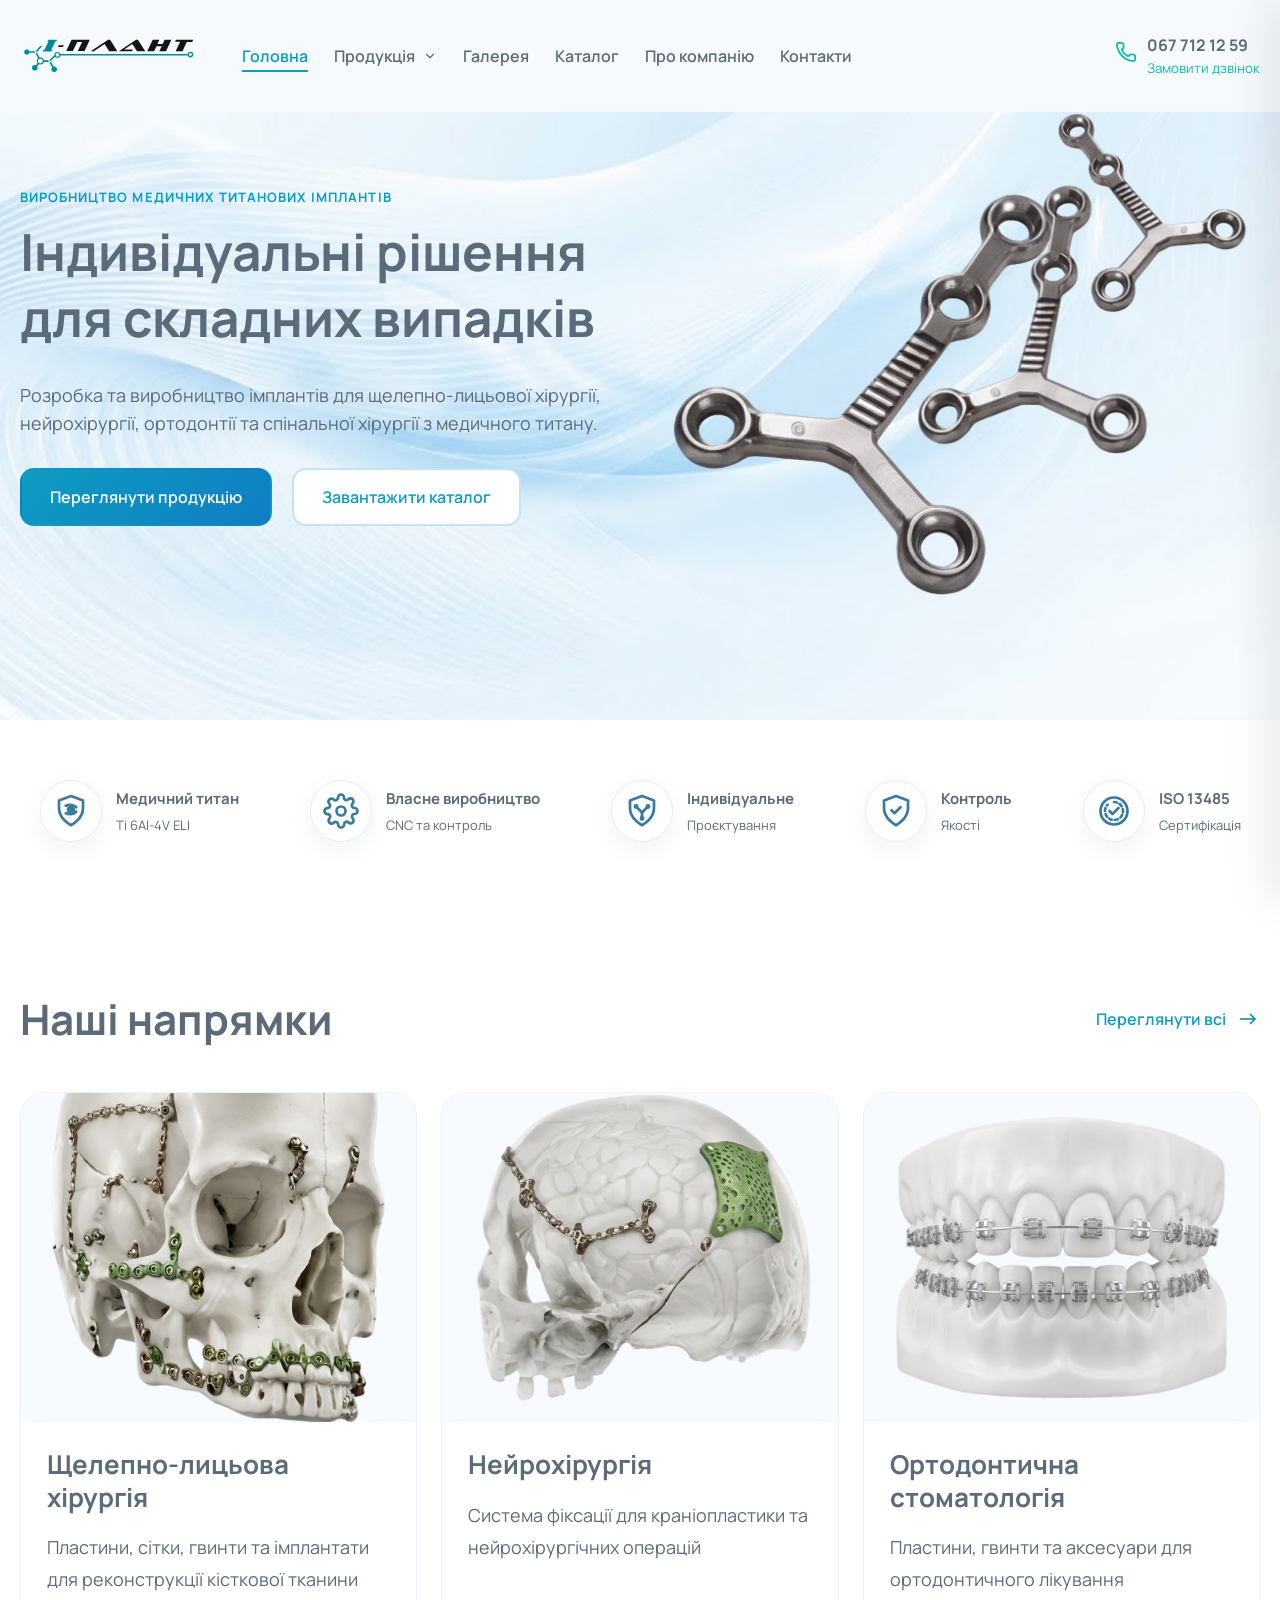
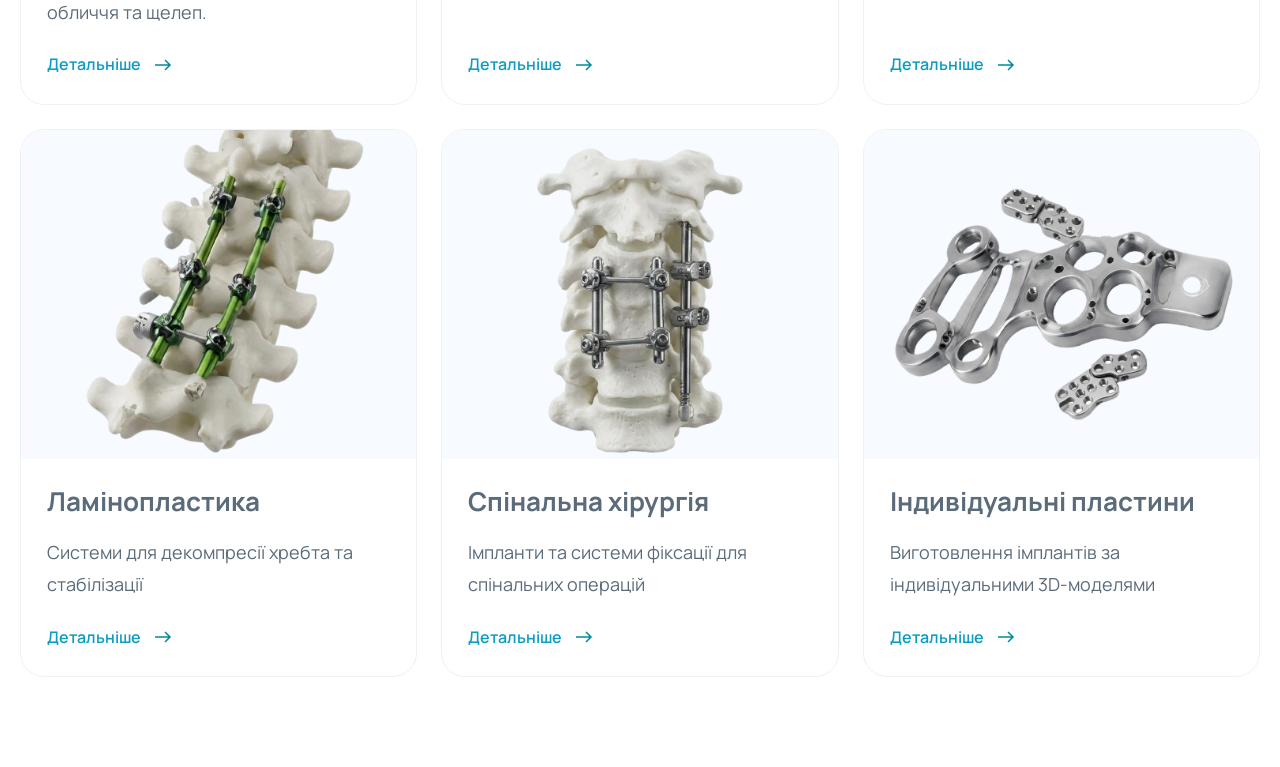
==== commit eba3c76a: "fdfdfdf" ====
--- a/index.html
+++ b/index.html
@@ -370,7 +370,7 @@
                 <div class="hero__media">
 
                     <img
-                        src="assets/images/med_pl.png"
+                        src="assets/images/hero-plate.png"
                         alt="Імплант"
                         class="hero__image">
 
--- a/assets/css/style.css
+++ b/assets/css/style.css
@@ -933,6 +933,17 @@
     font-size: 32px;
   }
 }
+@media (max-width: 560px) {
+  .section-head {
+    display: flex;
+    align-items: flex-start;
+    margin-bottom: 40px;
+    flex-direction: column;
+  }
+  .directions__grid {
+    gap: 5px;
+  }
+}
 /* ================================
     Pages
 ================================ */
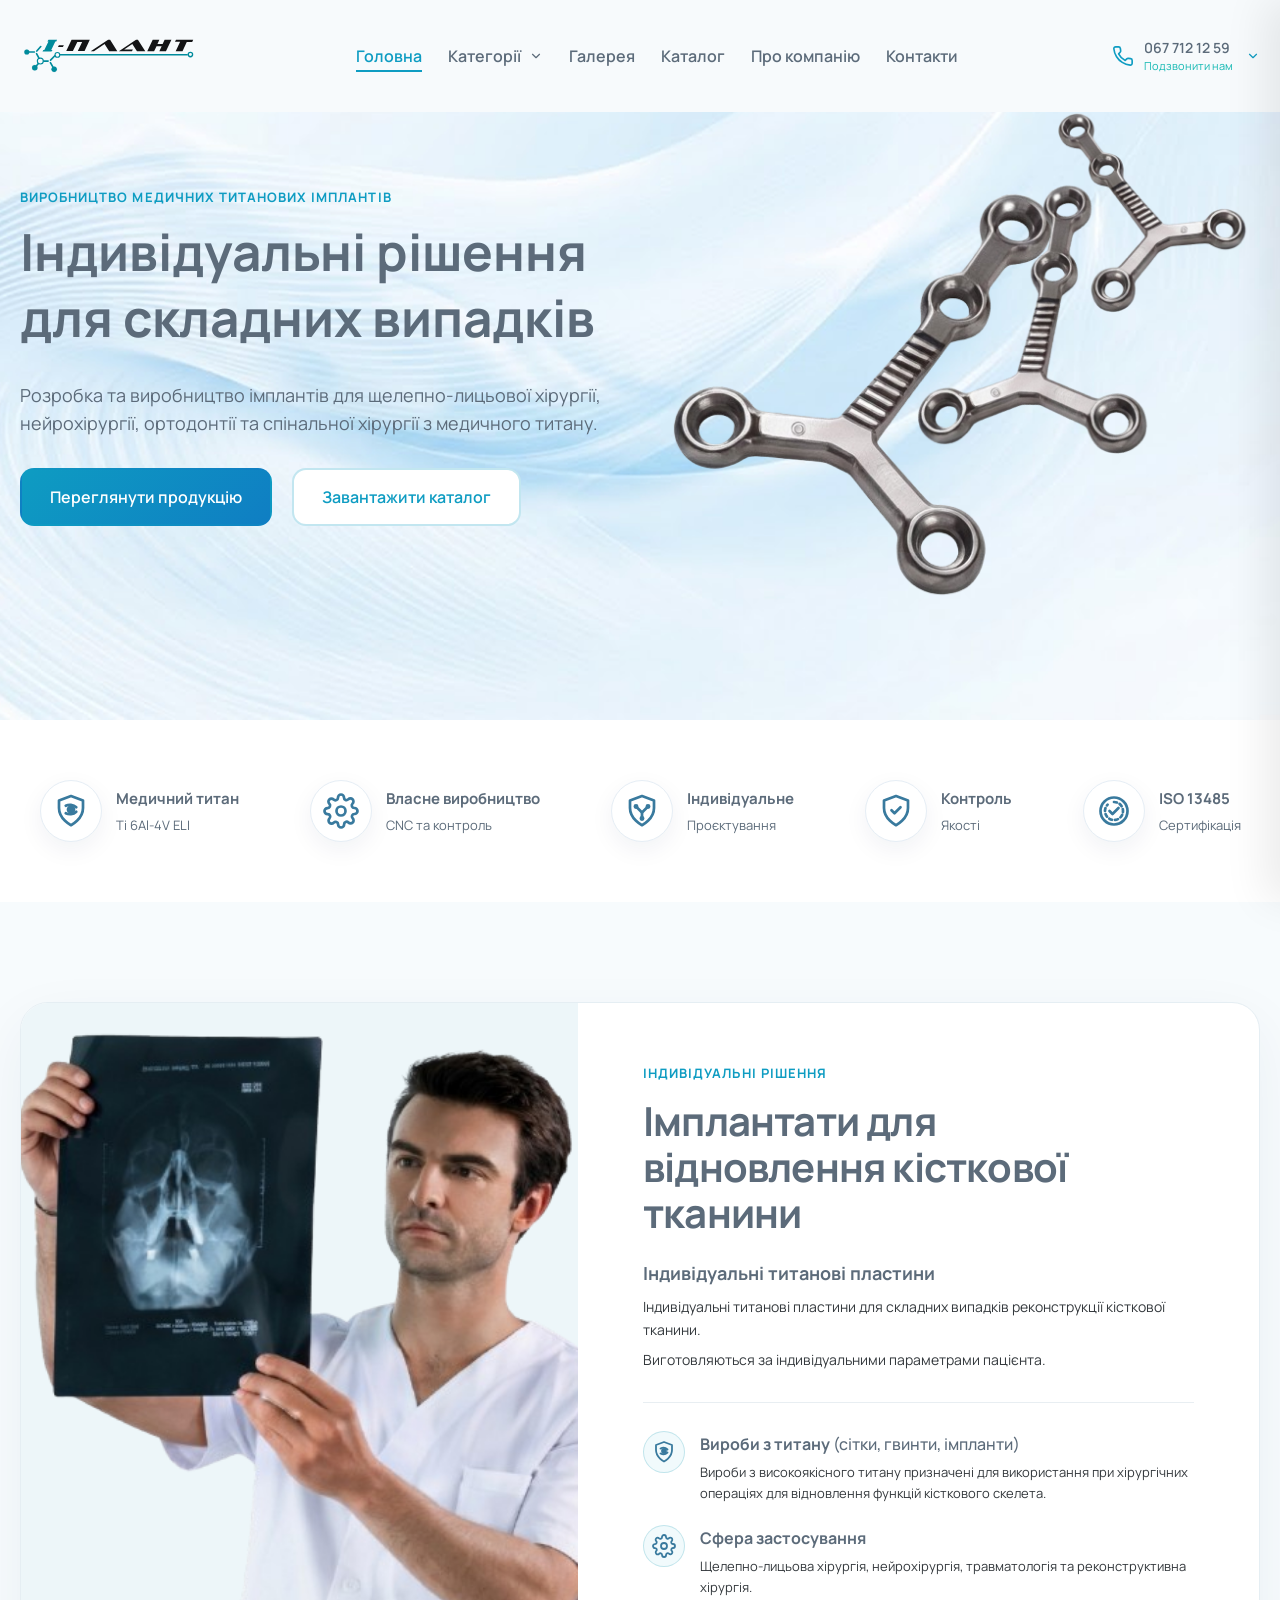
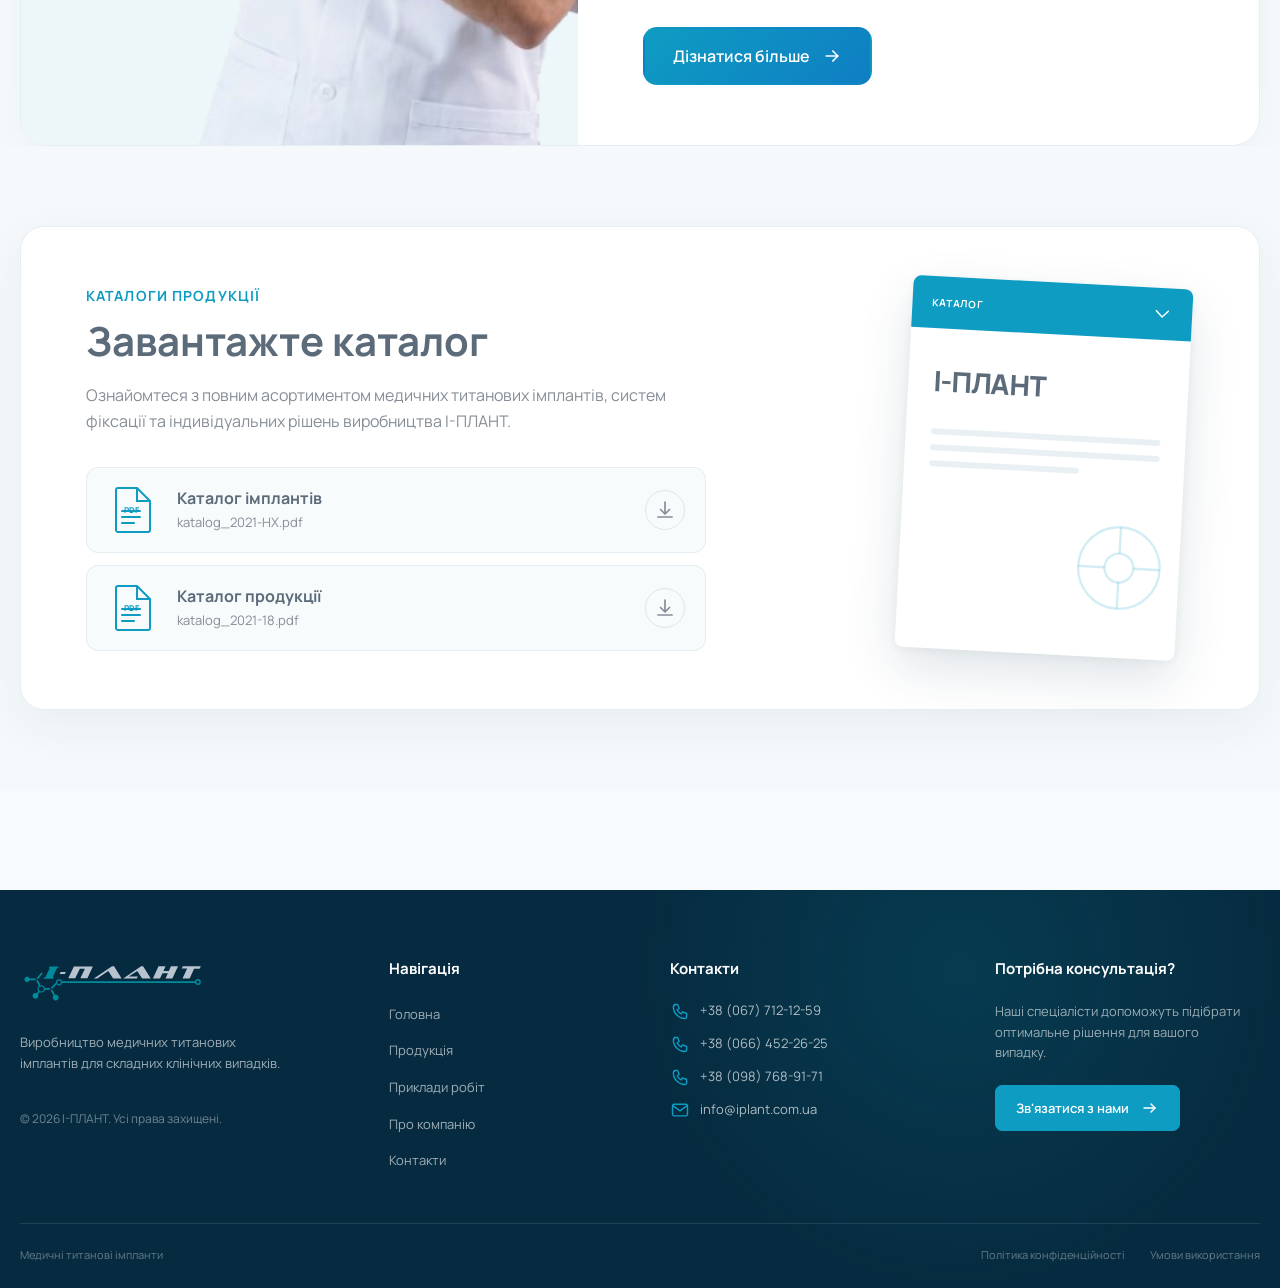
==== commit 4af35aff: "sdsddsd" ====
--- a/index.html
+++ b/index.html
@@ -15,318 +15,379 @@
 </head>
 
 <body>
-    <header class="header" id="header">
-
-        <div class="container">
-
-            <div class="header__inner">
-
-                <!-- Logo -->
-                <a href="index.html" class="header__logo">
-
-                    <img
-                        src="assets/icons/logo-i-plant.svg"
-                        alt="І-ПЛАНТ">
+<header class="header" id="header">
+
+    <div class="container">
+
+        <div class="header__inner">
+
+            <!-- Logo -->
+            <a href="index.html" class="header__logo">
+
+                <img
+                    src="assets/icons/logo-i-plant.svg"
+                    alt="І-ПЛАНТ">
+
+            </a>
+
+            <!-- Desktop Navigation -->
+            <nav class="nav">
+
+                <ul class="nav__list">
+
+                    <li class="nav__item">
+
+                        <a href="index.html" class="nav__link nav__link--active">
+                            Головна
+                        </a>
+
+                    </li>
+
+                    <li class="nav__item nav__item--dropdown js-dropdown">
+
+                        <button
+                            class="nav__link nav__button js-dropdown-btn"
+                            type="button"
+                            aria-expanded="false">
+
+                            Категорії
+
+                            <svg class="nav__arrow" width="14" height="14" viewBox="0 0 24 24" fill="none">
+
+                                <path
+                                    d="M6 9L12 15L18 9"
+                                    stroke="currentColor"
+                                    stroke-width="2"
+                                    stroke-linecap="round"
+                                    stroke-linejoin="round"/>
+
+                            </svg>
+
+                        </button>
+
+                        <div class="dropdown js-dropdown-menu">
+
+                            <div class="dropdown__wrapper">
+
+                                <div class="dropdown__left">
+
+                                    <a href="#" class="dropdown-card">
+
+                                        <div class="dropdown-card__image">
+                                            <img src="assets/images/megamenu-1.png" alt="">
+                                        </div>
+
+                                        <div class="dropdown-card__content">
+
+                                            <h3>Щелепно-лицьова хірургія</h3>
+
+                                            <p>
+                                                Пластини, гвинти, титанові сітки та індивідуальні імпланти.
+                                            </p>
+
+                                        </div>
+
+                                    </a>
+
+                                    <a href="#" class="dropdown-card">
+
+                                        <div class="dropdown-card__image">
+                                            <img src="assets/images/megamenu-2.png" alt="">
+                                        </div>
+
+                                        <div class="dropdown-card__content">
+
+                                            <h3>Нейрохірургія</h3>
+
+                                            <p>
+                                                Системи фіксації черепа та реконструктивні рішення.
+                                            </p>
+
+                                        </div>
+
+                                    </a>
+
+                                    <a href="#" class="dropdown-card">
+
+                                        <div class="dropdown-card__image">
+                                            <img src="assets/images/megamenu-3.png" alt="">
+                                        </div>
+
+                                        <div class="dropdown-card__content">
+
+                                            <h3>Спінальна хірургія</h3>
+
+                                            <p>
+                                                Імпланти та системи стабілізації хребта.
+                                            </p>
+
+                                        </div>
+
+                                    </a>
+
+                                </div>
+
+                                <div class="dropdown__right">
+
+                                    <h2>Індивідуальне виробництво</h2>
+
+                                    <p>
+                                        Розробка та виготовлення титанових імплантів за КТ пацієнта
+                                        із використанням сучасних CAD/CAM технологій.
+                                    </p>
+
+                                    <a href="#" class="btn btn--primary">
+                                        Переглянути каталог
+                                    </a>
+
+                                </div>
+
+                            </div>
+
+                        </div>
+
+                    </li>
+
+                    <li class="nav__item">
+
+                        <a href="examples.html" class="nav__link">
+                            Галерея
+                        </a>
+
+                    </li>
+
+                    <li class="nav__item">
+
+                        <a href="catalog.html" class="nav__link">
+                            Каталог
+                        </a>
+
+                    </li>
+
+                    <li class="nav__item">
+
+                        <a href="about.html" class="nav__link">
+                            Про компанію
+                        </a>
+
+                    </li>
+
+                    <li class="nav__item">
+
+                        <a href="contacts.html" class="nav__link">
+                            Контакти
+                        </a>
+
+                    </li>
+                </ul>
+            </nav>
+
+            <div class="mobile-menu js-mobile-menu">
+
+                <div class="mobile-menu__inner">
+
+                    <div class="mobile-menu__top">
+
+                        <a href="/" class="mobile-menu__logo">
+                            <img src="assets/icons/logo-i-plant.svg" alt="">
+                        </a>
+
+                        <button class="mobile-menu__close js-menu-close">
+
+                            <svg width="28" height="28" viewBox="0 0 24 24">
+
+                                <path
+                                    d="M6 6L18 18M18 6L6 18"
+                                    stroke="currentColor"
+                                    stroke-width="2"
+                                    stroke-linecap="round"/>
+
+                            </svg>
+
+                        </button>
+
+                    </div>
+
+                    <nav class="mobile-nav">
+
+                        <ul class="mobile-nav__list">
+
+                            <li><a href="#">Головна</a></li>
+
+                            <li class="mobile-nav__dropdown">
+
+                                <button class="mobile-nav__button">
+
+                                    Продукція
+
+                                    <svg class="mobile-nav__arrow" width="18" height="18" viewBox="0 0 24 24">
+
+                                        <path
+                                            d="M6 9L12 15L18 9"
+                                            stroke="currentColor"
+                                            stroke-width="2"
+                                            stroke-linecap="round"/>
+
+                                    </svg>
+
+                                </button>
+
+                                <ul class="mobile-submenu">
+
+                                    <li><a href="#">Щелепно-лицьова</a></li>
+                                    <li><a href="#">Нейрохірургія</a></li>
+                                    <li><a href="#">Ортодонтія</a></li>
+                                    <li><a href="#">Спінальна</a></li>
+
+                                </ul>
+
+                            </li>
+
+                            <li><a href="#">Приклади робіт</a></li>
+
+                            <li><a href="#">Каталоги</a></li>
+
+                            <li><a href="#">Про компанію</a></li>
+
+                            <li><a href="#">Контакти</a></li>
+
+                        </ul>
+
+                    </nav>
+
+                    <div class="mobile-menu__bottom">
+
+                        <div class="header__phone-dropdown-title">
+                            Наші телефони
+                        </div>
+
+                        <a href="tel:+380677121259" class="mobile-phone">
+                            <span>067 712 12 59</span>
+                        </a>
+
+                        <a href="tel:+380664522625" class="mobile-phone">
+                            <span>066 452 26 25</span>
+                        </a>
+
+                        <a href="tel:+380987689171" class="mobile-phone">
+                            <span>098 768 91 71</span>
+                        </a>
+
+                        <div class="header__phone-dropdown-bottom">
+                            <span>Потрібна консультація?</span>
+                            <a href="#contacts">Зв'язатися з нами</a>
+                        </div>
+
+                    </div>
+
+                </div>
+
+            </div>
+
+
+            <!-- Right -->
+            <!-- <div class="header__actions">
+
+                <a href="tel:+380677121259" class="header__phone">
+
+                    <svg width="22" height="22" viewBox="0 0 24 24" fill="none">
+
+                        <path
+                            d="M22 16.9V20a2 2 0 0 1-2.18 2A19.8 19.8 0 0 1 11.2 19a19.5 19.5 0 0 1-6.2-6.2A19.8 19.8 0 0 1 2 4.1 2 2 0 0 1 4 2h3.1a2 2 0 0 1 2 1.72l.35 2.46a2 2 0 0 1-.57 1.72L7.2 9.6a16 16 0 0 0 7.2 7.2l1.7-1.69a2 2 0 0 1 1.72-.57l2.46.35A2 2 0 0 1 22 16.9Z"
+                            stroke="currentColor"
+                            stroke-width="2"
+                            stroke-linecap="round"
+                            stroke-linejoin="round"/>
+
+                    </svg>
+
+                    <span>
+
+                        <strong>067 712 12 59</strong>
+
+                        <small>Замовити дзвінок</small>
+
+                    </span>
 
                 </a>
 
-                <!-- Desktop Navigation -->
-                <nav class="nav">
-
-                    <ul class="nav__list">
-
-                        <li class="nav__item">
-
-                            <a href="index.html" class="nav__link nav__link--active">
-                                Головна
-                            </a>
-
-                        </li>
-
-                        <li class="nav__item nav__item--dropdown js-dropdown">
-
-                            <button
-                                class="nav__link nav__button js-dropdown-btn"
-                                type="button"
-                                aria-expanded="false">
-
-                                Продукція
-
-                                <svg class="nav__arrow" width="14" height="14" viewBox="0 0 24 24" fill="none">
-
-                                    <path
-                                        d="M6 9L12 15L18 9"
-                                        stroke="currentColor"
-                                        stroke-width="2"
-                                        stroke-linecap="round"
-                                        stroke-linejoin="round"/>
-
-                                </svg>
-
-                            </button>
-
-                            <div class="dropdown js-dropdown-menu">
-
-                                <div class="dropdown__wrapper">
-
-                                    <div class="dropdown__left">
-
-                                        <a href="#" class="dropdown-card">
-
-                                            <div class="dropdown-card__image">
-                                                <img src="assets/images/megamenu-1.png" alt="">
-                                            </div>
-
-                                            <div class="dropdown-card__content">
-
-                                                <h3>Щелепно-лицьова хірургія</h3>
-
-                                                <p>
-                                                    Пластини, гвинти, титанові сітки та індивідуальні імпланти.
-                                                </p>
-
-                                            </div>
-
-                                        </a>
-
-                                        <a href="#" class="dropdown-card">
-
-                                            <div class="dropdown-card__image">
-                                                <img src="assets/images/megamenu-2.png" alt="">
-                                            </div>
-
-                                            <div class="dropdown-card__content">
-
-                                                <h3>Нейрохірургія</h3>
-
-                                                <p>
-                                                    Системи фіксації черепа та реконструктивні рішення.
-                                                </p>
-
-                                            </div>
-
-                                        </a>
-
-                                        <a href="#" class="dropdown-card">
-
-                                            <div class="dropdown-card__image">
-                                                <img src="assets/images/megamenu-3.png" alt="">
-                                            </div>
-
-                                            <div class="dropdown-card__content">
-
-                                                <h3>Спінальна хірургія</h3>
-
-                                                <p>
-                                                    Імпланти та системи стабілізації хребта.
-                                                </p>
-
-                                            </div>
-
-                                        </a>
-
-                                    </div>
-
-                                    <div class="dropdown__right">
-
-                                        <h2>Індивідуальне виробництво</h2>
-
-                                        <p>
-                                            Розробка та виготовлення титанових імплантів за КТ пацієнта
-                                            із використанням сучасних CAD/CAM технологій.
-                                        </p>
-
-                                        <a href="#" class="btn btn--primary">
-                                            Переглянути каталог
-                                        </a>
-
-                                    </div>
-
-                                </div>
-
-                            </div>
-
-                        </li>
-
-                        <li class="nav__item">
-
-                            <a href="examples.html" class="nav__link">
-                                Галерея
-                            </a>
-
-                        </li>
-
-                        <li class="nav__item">
-
-                            <a href="catalog.html" class="nav__link">
-                                Каталог
-                            </a>
-
-                        </li>
-
-                        <li class="nav__item">
-
-                            <a href="about.html" class="nav__link">
-                                Про компанію
-                            </a>
-
-                        </li>
-
-                        <li class="nav__item">
-
-                            <a href="contacts.html" class="nav__link">
-                                Контакти
-                            </a>
-
-                        </li>
-                    </ul>
-                </nav>
-
-                <!-- <button class="burger js-burger" aria-label="Меню">
-
-                    <span></span>
-                    <span></span>
-                    <span></span>
-
-                </button> -->
-
-                <div class="mobile-menu js-mobile-menu">
-
-                    <div class="mobile-menu__inner">
-
-                        <div class="mobile-menu__top">
-
-                            <a href="/" class="mobile-menu__logo">
-                                <img src="assets/icons/logo-i-plant.svg" alt="">
-                            </a>
-
-                            <button class="mobile-menu__close js-menu-close">
-
-                                <svg width="28" height="28" viewBox="0 0 24 24">
-
-                                    <path
-                                        d="M6 6L18 18M18 6L6 18"
-                                        stroke="currentColor"
-                                        stroke-width="2"
-                                        stroke-linecap="round"/>
-
-                                </svg>
-
-                            </button>
-
-                        </div>
-
-                        <nav class="mobile-nav">
-
-                            <ul class="mobile-nav__list">
-
-                                <li><a href="#">Головна</a></li>
-
-                                <li class="mobile-nav__dropdown">
-
-                                    <button class="mobile-nav__button">
-
-                                        Продукція
-
-                                        <svg class="mobile-nav__arrow" width="18" height="18" viewBox="0 0 24 24">
-
-                                            <path
-                                                d="M6 9L12 15L18 9"
-                                                stroke="currentColor"
-                                                stroke-width="2"
-                                                stroke-linecap="round"/>
-
-                                        </svg>
-
-                                    </button>
-
-                                    <ul class="mobile-submenu">
-
-                                        <li><a href="#">Щелепно-лицьова</a></li>
-                                        <li><a href="#">Нейрохірургія</a></li>
-                                        <li><a href="#">Ортодонтія</a></li>
-                                        <li><a href="#">Спінальна</a></li>
-
-                                    </ul>
-
-                                </li>
-
-                                <li><a href="#">Приклади робіт</a></li>
-
-                                <li><a href="#">Каталоги</a></li>
-
-                                <li><a href="#">Про компанію</a></li>
-
-                                <li><a href="#">Контакти</a></li>
-
-                            </ul>
-
-                        </nav>
-
-                        <div class="mobile-menu__bottom">
-
-                            <a href="tel:+380677121259" class="mobile-phone">
-
-                                +38 (067) 712-12-59
-
-                            </a>
-
-                            <a href="#" class="btn btn--primary">
-
-                                Замовити дзвінок
-
-                            </a>
-
-                        </div>
-
+            </div> -->
+
+            <div class="header__phones">
+
+                <button class="header__phone-toggle js-phone-toggle" type="button" aria-expanded="false">
+
+                    <svg class="header__phone-icon" width="22" height="22" viewBox="0 0 24 24" fill="none">
+                        <path
+                            d="M22 16.9V20a2 2 0 0 1-2.18 2A19.8 19.8 0 0 1 11.2 19a19.5 19.5 0 0 1-6.2-6.2A19.8 19.8 0 0 1 2 4.1 2 2 0 0 1 4 2h3.1a2 2 0 0 1 2 1.72l.35 2.46a2 2 0 0 1-.57 1.72L7.2 9.6a16 16 0 0 0 7.2 7.2l1.7-1.69a2 2 0 0 1 1.72-.57l2.46.35A2 2 0 0 1 22 16.9Z"
+                            stroke="currentColor"
+                            stroke-width="1.8"
+                            stroke-linecap="round"
+                            stroke-linejoin="round"
+                        />
+                    </svg>
+
+                    <span class="header__phone-info">
+                        <strong>067 712 12 59</strong>
+                        <small>Подзвонити нам</small>
+                    </span>
+
+                    <svg class="header__phone-arrow" width="14" height="14" viewBox="0 0 24 24" fill="none">
+                        <path
+                            d="M6 9l6 6 6-6"
+                            stroke="currentColor"
+                            stroke-width="2"
+                            stroke-linecap="round"
+                            stroke-linejoin="round"
+                        />
+                    </svg>
+
+                </button>
+
+
+                <div class="header__phone-dropdown js-phone-dropdown">
+
+                    <div class="header__phone-dropdown-title">
+                        Наші телефони
+                    </div>
+
+                    <a href="tel:+380677121259" class="header__phone-item">
+                        <span>067 712 12 59</span>
+                    </a>
+
+                    <a href="tel:+380664522625" class="header__phone-item">
+                        <span>066 452 26 25</span>
+                    </a>
+
+                    <a href="tel:+380987689171" class="header__phone-item">
+                        <span>098 768 91 71</span>
+                    </a>
+
+                    <div class="header__phone-dropdown-bottom">
+                        <span>Потрібна консультація?</span>
+                        <a href="#contacts">Зв'язатися з нами</a>
                     </div>
 
                 </div>
 
-
-                <!-- Right -->
-                <div class="header__actions">
-
-                    <a href="tel:+380677121259" class="header__phone">
-
-                        <svg width="22" height="22" viewBox="0 0 24 24" fill="none">
-
-                            <path
-                                d="M22 16.9V20a2 2 0 0 1-2.18 2A19.8 19.8 0 0 1 11.2 19a19.5 19.5 0 0 1-6.2-6.2A19.8 19.8 0 0 1 2 4.1 2 2 0 0 1 4 2h3.1a2 2 0 0 1 2 1.72l.35 2.46a2 2 0 0 1-.57 1.72L7.2 9.6a16 16 0 0 0 7.2 7.2l1.7-1.69a2 2 0 0 1 1.72-.57l2.46.35A2 2 0 0 1 22 16.9Z"
-                                stroke="currentColor"
-                                stroke-width="2"
-                                stroke-linecap="round"
-                                stroke-linejoin="round"/>
-
-                        </svg>
-
-                        <span>
-
-                            <strong>067 712 12 59</strong>
-
-                            <small>Замовити дзвінок</small>
-
-                        </span>
-
-                    </a>
-
-                </div>
-
-                <!-- Burger -->
-
-                <button class="burger js-burger" aria-label="Меню" type="button">
-
-                    <span></span>
-                    <span></span>
-                    <span></span>
-
-                </button>
-
             </div>
 
+            <!-- Burger -->
+
+            <button class="burger js-burger" aria-label="Меню" type="button">
+
+                <span></span>
+                <span></span>
+                <span></span>
+
+            </button>
+
         </div>
 
-    </header>
+    </div>
+
+</header>
+
 <main>
     <section class="hero">
         <div class="hero__bg">
@@ -476,179 +537,762 @@
         </div>
     </section>
 
-    <section class="directions section">
+    <section class="bone-reconstruction">
 
         <div class="container">
 
-            <div class="section-head">
-
-                <h2 class="section-title">
-                    Наші напрямки
-                </h2>
-
-                <a href="catalog.html" class="section-link">
-
-                    Переглянути всі
-
-                    <img src="assets/icons/wordpress_arrow.svg" alt="">
-
+            <div class="bone-reconstruction__inner">
+
+                <!-- IMAGE -->
+
+                <div class="bone-reconstruction__media">
+
+                    <img
+                        class="bone-reconstruction__image"
+                        src="assets/images/doc.png"
+                        alt="Імплантати для відновлення кісткової тканини"
+                    >
+
+                </div>
+
+
+                <!-- CONTENT -->
+
+                <div class="bone-reconstruction__content">
+
+                    <span class="bone-reconstruction__eyebrow">
+                        ІНДИВІДУАЛЬНІ РІШЕННЯ
+                    </span>
+
+                    <h2 class="bone-reconstruction__title">
+                        Імплантати для
+                        <br>
+                        відновлення кісткової тканини
+                    </h2>
+
+
+                    <div class="bone-reconstruction__description">
+
+                        <h3>
+                            Індивідуальні титанові пластини
+                        </h3>
+
+                        <p>
+                            Індивідуальні титанові пластини для складних
+                            випадків реконструкції кісткової тканини.
+                        </p>
+
+                        <p>
+                            Виготовляються за індивідуальними
+                            параметрами пацієнта.
+                        </p>
+
+                    </div>
+
+
+                    <!-- FEATURE -->
+
+                    <div class="bone-reconstruction__feature">
+
+                        <div class="bone-reconstruction__feature-icon">
+
+                            <img
+                                src="assets/icons/feature-1.svg"
+                                alt=""
+                            >
+
+                        </div>
+
+                        <div class="bone-reconstruction__feature-content">
+
+                            <h3>
+                                Вироби з титану
+                                <span>(сітки, гвинти, імпланти)</span>
+                            </h3>
+
+                            <p>
+                                Вироби з високоякісного титану призначені
+                                для використання при хірургічних операціях
+                                для відновлення функцій кісткового скелета.
+                            </p>
+
+                        </div>
+
+                    </div>
+
+
+                    <!-- FEATURE -->
+
+                    <div class="bone-reconstruction__feature">
+
+                        <div class="bone-reconstruction__feature-icon">
+
+                            <img
+                                src="assets/icons/feature-2.svg"
+                                alt=""
+                            >
+
+                        </div>
+
+                        <div class="bone-reconstruction__feature-content">
+
+                            <h3>
+                                Сфера застосування
+                            </h3>
+
+                            <p>
+                                Щелепно-лицьова хірургія, нейрохірургія,
+                                травматологія та реконструктивна хірургія.
+                            </p>
+
+                        </div>
+
+                    </div>
+
+
+                    <a
+                        href="contacts.html"
+                        class="btn btn--primary bone-reconstruction__button"
+                    >
+                        Дізнатися більше
+
+                        <svg
+                            width="18"
+                            height="18"
+                            viewBox="0 0 18 18"
+                            fill="none"
+                            xmlns="http://www.w3.org/2000/svg"
+                            aria-hidden="true"
+                        >
+                            <path
+                                d="M3.75 9H14.25"
+                                stroke="currentColor"
+                                stroke-width="1.5"
+                                stroke-linecap="round"
+                            />
+
+                            <path
+                                d="M9.75 4.5L14.25 9L9.75 13.5"
+                                stroke="currentColor"
+                                stroke-width="1.5"
+                                stroke-linecap="round"
+                                stroke-linejoin="round"
+                            />
+                        </svg>
+
+                    </a>
+
+                </div>
+
+            </div>
+
+        </div>
+
+        <div class="pdf-save">
+        <div class="container">
+
+            <div class="pdf-save__wrapper">
+
+                <div class="pdf-save__content">
+
+                    <span class="pdf-save__subtitle">
+                        Каталоги продукції
+                    </span>
+
+                    <h2 class="pdf-save__title">
+                        Завантажте каталог
+                    </h2>
+
+                    <p class="pdf-save__text">
+                        Ознайомтеся з повним асортиментом медичних титанових
+                        імплантів, систем фіксації та індивідуальних рішень
+                        виробництва І-ПЛАНТ.
+                    </p>
+
+                    <div class="pdf-save__files">
+
+                        <a
+                            class="pdf-save__file"
+                            href="assets/files/katalog_2021-HX.pdf"
+                            target="_blank"
+                            rel="noopener"
+                        >
+                            <span class="pdf-save__icon" aria-hidden="true">
+                                <svg
+                                    width="42"
+                                    height="48"
+                                    viewBox="0 0 42 48"
+                                    fill="none"
+                                    xmlns="http://www.w3.org/2000/svg"
+                                >
+                                    <path
+                                        d="M8 2H27L40 15V44C40 45.1 39.1 46 38 46H8C6.9 46 6 45.1 6 44V4C6 2.9 6.9 2 8 2Z"
+                                        stroke="currentColor"
+                                        stroke-width="2"
+                                    />
+
+                                    <path
+                                        d="M27 2V15H40"
+                                        stroke="currentColor"
+                                        stroke-width="2"
+                                    />
+
+                                    <path
+                                        d="M12 25H30"
+                                        stroke="currentColor"
+                                        stroke-width="2"
+                                        stroke-linecap="round"
+                                    />
+
+                                    <path
+                                        d="M12 31H30"
+                                        stroke="currentColor"
+                                        stroke-width="2"
+                                        stroke-linecap="round"
+                                    />
+
+                                    <path
+                                        d="M12 37H24"
+                                        stroke="currentColor"
+                                        stroke-width="2"
+                                        stroke-linecap="round"
+                                    />
+                                </svg>
+
+                                <span class="pdf-save__icon-label">
+                                    PDF
+                                </span>
+                            </span>
+
+                            <span class="pdf-save__file-info">
+                                <span class="pdf-save__file-name">
+                                    Каталог імплантів
+                                </span>
+
+                                <span class="pdf-save__file-meta">
+                                    katalog_2021-HX.pdf
+                                </span>
+                            </span>
+
+                            <span class="pdf-save__download" aria-hidden="true">
+                                <svg
+                                    width="22"
+                                    height="22"
+                                    viewBox="0 0 22 22"
+                                    fill="none"
+                                    xmlns="http://www.w3.org/2000/svg"
+                                >
+                                    <path
+                                        d="M11 3V14"
+                                        stroke="currentColor"
+                                        stroke-width="1.7"
+                                        stroke-linecap="round"
+                                    />
+
+                                    <path
+                                        d="M6.5 10.5L11 15L15.5 10.5"
+                                        stroke="currentColor"
+                                        stroke-width="1.7"
+                                        stroke-linecap="round"
+                                        stroke-linejoin="round"
+                                    />
+
+                                    <path
+                                        d="M4 18H18"
+                                        stroke="currentColor"
+                                        stroke-width="1.7"
+                                        stroke-linecap="round"
+                                    />
+                                </svg>
+                            </span>
+                        </a>
+
+
+                        <a
+                            class="pdf-save__file"
+                            href="assets/files/katalog_2021-18.pdf"
+                            target="_blank"
+                            rel="noopener"
+                        >
+                            <span class="pdf-save__icon" aria-hidden="true">
+                                <svg
+                                    width="42"
+                                    height="48"
+                                    viewBox="0 0 42 48"
+                                    fill="none"
+                                    xmlns="http://www.w3.org/2000/svg"
+                                >
+                                    <path
+                                        d="M8 2H27L40 15V44C40 45.1 39.1 46 38 46H8C6.9 46 6 45.1 6 44V4C6 2.9 6.9 2 8 2Z"
+                                        stroke="currentColor"
+                                        stroke-width="2"
+                                    />
+
+                                    <path
+                                        d="M27 2V15H40"
+                                        stroke="currentColor"
+                                        stroke-width="2"
+                                    />
+
+                                    <path
+                                        d="M12 25H30"
+                                        stroke="currentColor"
+                                        stroke-width="2"
+                                        stroke-linecap="round"
+                                    />
+
+                                    <path
+                                        d="M12 31H30"
+                                        stroke="currentColor"
+                                        stroke-width="2"
+                                        stroke-linecap="round"
+                                    />
+
+                                    <path
+                                        d="M12 37H24"
+                                        stroke="currentColor"
+                                        stroke-width="2"
+                                        stroke-linecap="round"
+                                    />
+                                </svg>
+
+                                <span class="pdf-save__icon-label">
+                                    PDF
+                                </span>
+                            </span>
+
+                            <span class="pdf-save__file-info">
+                                <span class="pdf-save__file-name">
+                                    Каталог продукції
+                                </span>
+
+                                <span class="pdf-save__file-meta">
+                                    katalog_2021-18.pdf
+                                </span>
+                            </span>
+
+                            <span class="pdf-save__download" aria-hidden="true">
+                                <svg
+                                    width="22"
+                                    height="22"
+                                    viewBox="0 0 22 22"
+                                    fill="none"
+                                    xmlns="http://www.w3.org/2000/svg"
+                                >
+                                    <path
+                                        d="M11 3V14"
+                                        stroke="currentColor"
+                                        stroke-width="1.7"
+                                        stroke-linecap="round"
+                                    />
+
+                                    <path
+                                        d="M6.5 10.5L11 15L15.5 10.5"
+                                        stroke="currentColor"
+                                        stroke-width="1.7"
+                                        stroke-linecap="round"
+                                        stroke-linejoin="round"
+                                    />
+
+                                    <path
+                                        d="M4 18H18"
+                                        stroke="currentColor"
+                                        stroke-width="1.7"
+                                        stroke-linecap="round"
+                                    />
+                                </svg>
+                            </span>
+                        </a>
+
+                    </div>
+                </div>
+
+
+                <div class="pdf-save__preview">
+
+                    <div class="pdf-save__preview-card">
+                        <div class="pdf-save__preview-top">
+                            <span>КАТАЛОГ</span>
+
+                            <svg
+                                width="20"
+                                height="20"
+                                viewBox="0 0 20 20"
+                                fill="none"
+                                xmlns="http://www.w3.org/2000/svg"
+                            >
+                                <path
+                                    d="M4 7L10 13L16 7"
+                                    stroke="currentColor"
+                                    stroke-width="1.5"
+                                    stroke-linecap="round"
+                                    stroke-linejoin="round"
+                                />
+                            </svg>
+                        </div>
+
+                        <div class="pdf-save__preview-body">
+                            <div class="pdf-save__preview-title">
+                                І-ПЛАНТ
+                            </div>
+
+                            <div class="pdf-save__preview-line"></div>
+                            <div class="pdf-save__preview-line"></div>
+                            <div class="pdf-save__preview-line pdf-save__preview-line--short"></div>
+
+                            <div class="pdf-save__preview-decoration">
+                                <svg
+                                    width="100"
+                                    height="100"
+                                    viewBox="0 0 100 100"
+                                    fill="none"
+                                    xmlns="http://www.w3.org/2000/svg"
+                                >
+                                    <circle
+                                        cx="50"
+                                        cy="50"
+                                        r="34"
+                                        stroke="currentColor"
+                                        stroke-width="2"
+                                    />
+
+                                    <circle
+                                        cx="50"
+                                        cy="50"
+                                        r="12"
+                                        stroke="currentColor"
+                                        stroke-width="2"
+                                    />
+
+                                    <path
+                                        d="M50 16V38"
+                                        stroke="currentColor"
+                                        stroke-width="2"
+                                    />
+
+                                    <path
+                                        d="M50 62V84"
+                                        stroke="currentColor"
+                                        stroke-width="2"
+                                    />
+
+                                    <path
+                                        d="M16 50H38"
+                                        stroke="currentColor"
+                                        stroke-width="2"
+                                    />
+
+                                    <path
+                                        d="M62 50H84"
+                                        stroke="currentColor"
+                                        stroke-width="2"
+                                    />
+                                </svg>
+                            </div>
+                        </div>
+                    </div>
+
+                </div>
+
+            </div>
+
+        </div>
+    </div>
+
+    </section>
+
+    
+
+</main>
+
+<footer class="footer">
+    <div class="container">
+
+        <div class="footer__main">
+
+            <!-- Logo + description -->
+            <div class="footer__brand">
+
+                <a href="/" class="footer__logo" aria-label="І-ПЛАНТ">
+                    <img
+                        src="assets/icons/logo-i-plant-footer.svg"
+                        alt="І-ПЛАНТ"
+                        width="190"
+                        height="55"
+                    >
                 </a>
 
+                <p class="footer__description">
+                    Виробництво медичних титанових
+                    імплантів для складних клінічних
+                    випадків.
+                </p>
+
+                <p class="footer__copyright">
+                    © 2026 І-ПЛАНТ. Усі права захищені.
+                </p>
+
             </div>
 
-            <div class="directions__grid">
-
-                <!-- card -->
-
-                <article class="direction-card">
-                    <a href="#" class="direction-card__image">
-                        <img src="assets/images/vektor-1.png" alt="">
+
+            <!-- Navigation -->
+            <div class="footer__column">
+
+                <h3 class="footer__title">
+                    Навігація
+                </h3>
+
+                <nav class="footer__nav" aria-label="Навігація у футері">
+                    <ul class="footer__list">
+
+                        <li class="footer__item">
+                            <a href="/" class="footer__link">
+                                Головна
+                            </a>
+                        </li>
+
+                        <li class="footer__item">
+                            <a href="product.html" class="footer__link">
+                                Продукція
+                            </a>
+                        </li>
+
+                        <li class="footer__item">
+                            <a href="examples.html" class="footer__link">
+                                Приклади робіт
+                            </a>
+                        </li>
+
+                        <li class="footer__item">
+                            <a href="about.html" class="footer__link">
+                                Про компанію
+                            </a>
+                        </li>
+
+                        <li class="footer__item">
+                            <a href="contacts.html" class="footer__link">
+                                Контакти
+                            </a>
+                        </li>
+
+                    </ul>
+                </nav>
+
+            </div>
+
+
+            <!-- Contacts -->
+            <div class="footer__column footer__column--contacts">
+
+                <h3 class="footer__title">
+                    Контакти
+                </h3>
+
+                <div class="footer__contacts">
+
+                    <a
+                        href="tel:+380677121259"
+                        class="footer__contact"
+                    >
+                        <span class="footer__contact-icon">
+                            <svg
+                                width="20"
+                                height="20"
+                                viewBox="0 0 24 24"
+                                fill="none"
+                                xmlns="http://www.w3.org/2000/svg"
+                                aria-hidden="true"
+                            >
+                                <path
+                                    d="M5 4H9L11 9L8.5 10.5C9.57 12.67 11.33 14.43 13.5 15.5L15 13L20 15V19C20 20.1 19.1 21 18 21C10.27 21 4 14.73 4 7C4 5.9 4.9 5 6 5"
+                                    stroke="currentColor"
+                                    stroke-width="1.7"
+                                    stroke-linecap="round"
+                                    stroke-linejoin="round"
+                                />
+                            </svg>
+                        </span>
+
+                        <span>
+                            +38 (067) 712-12-59
+                        </span>
                     </a>
 
-                    <div class="direction-card__content">
-                        <h3 class="direction-card__title">
-                            <a href="#">
-                                Щелепно-лицьова хірургія 
-                            </a>
-                        </h3>
-
-                        <p class="direction-card__text">
-                            Пластини, сітки, гвинти та імплантати для реконструкції
-                            кісткової тканини обличчя та щелеп.
-                        </p>
-
-                        <a href="#" class="direction-card__link">
-                            Детальніше
-                            <img src="assets/icons/wordpress_arrow.svg" alt="">
-                        </a>
-                    </div>
-                </article>
-
-                <article class="direction-card">
-                    <a href="#" class="direction-card__image">
-                        <img src="assets/images/vektor-2.png" alt="">
+
+                    <a
+                        href="tel:+380664526525"
+                        class="footer__contact"
+                    >
+                        <span class="footer__contact-icon">
+                            <svg
+                                width="20"
+                                height="20"
+                                viewBox="0 0 24 24"
+                                fill="none"
+                                xmlns="http://www.w3.org/2000/svg"
+                                aria-hidden="true"
+                            >
+                                <path
+                                    d="M5 4H9L11 9L8.5 10.5C9.57 12.67 11.33 14.43 13.5 15.5L15 13L20 15V19C20 20.1 19.1 21 18 21C10.27 21 4 14.73 4 7C4 5.9 4.9 5 6 5"
+                                    stroke="currentColor"
+                                    stroke-width="1.7"
+                                    stroke-linecap="round"
+                                    stroke-linejoin="round"
+                                />
+                            </svg>
+                        </span>
+
+                        <span>
+                            +38 (066) 452-26-25
+                        </span>
                     </a>
 
-                    <div class="direction-card__content">
-                        <h3 class="direction-card__title">
-                            <a href="#">
-                                Нейрохірургія 
-                            </a>
-                        </h3>
-
-                        <p class="direction-card__text">
-                            Система фіксації для краніопластики
-                            та нейрохірургічних операцій
-                        </p>
-
-                        <a href="#" class="direction-card__link">
-                            Детальніше
-                            <img src="assets/icons/wordpress_arrow.svg" alt="">
-                        </a>
-                    </div>
-                </article>
-
-                <article class="direction-card">
-                    <a href="#" class="direction-card__image">
-                        <img src="assets/images/vektor-3.png" alt="">
+
+                    <a
+                        href="tel:+380987689171"
+                        class="footer__contact"
+                    >
+                        <span class="footer__contact-icon">
+                            <svg
+                                width="20"
+                                height="20"
+                                viewBox="0 0 24 24"
+                                fill="none"
+                                xmlns="http://www.w3.org/2000/svg"
+                                aria-hidden="true"
+                            >
+                                <path
+                                    d="M5 4H9L11 9L8.5 10.5C9.57 12.67 11.33 14.43 13.5 15.5L15 13L20 15V19C20 20.1 19.1 21 18 21C10.27 21 4 14.73 4 7C4 5.9 4.9 5 6 5"
+                                    stroke="currentColor"
+                                    stroke-width="1.7"
+                                    stroke-linecap="round"
+                                    stroke-linejoin="round"
+                                />
+                            </svg>
+                        </span>
+
+                        <span>
+                            +38 (098) 768-91-71
+                        </span>
                     </a>
 
-                    <div class="direction-card__content">
-                        <h3 class="direction-card__title">
-                            <a href="#">
-                                Ортодонтична стоматологія
-                            </a>
-                        </h3>
-
-                        <p class="direction-card__text">
-                            Пластини, гвинти та аксесуари для ортодонтичного
-                            лікування
-                        </p>
-
-                        <a href="#" class="direction-card__link">
-                            Детальніше
-                            <img src="assets/icons/wordpress_arrow.svg" alt="">
-                        </a>
-                    </div>
-                </article>
-
-                <article class="direction-card">
-                    <a href="#" class="direction-card__image">
-                        <img src="assets/images/vektor-4.png" alt="">
+
+                    <a
+                        href="mailto:info@iplant.com.ua"
+                        class="footer__contact"
+                    >
+                        <span class="footer__contact-icon">
+                            <svg
+                                width="20"
+                                height="20"
+                                viewBox="0 0 24 24"
+                                fill="none"
+                                xmlns="http://www.w3.org/2000/svg"
+                                aria-hidden="true"
+                            >
+                                <rect
+                                    x="3"
+                                    y="5"
+                                    width="18"
+                                    height="14"
+                                    rx="2"
+                                    stroke="currentColor"
+                                    stroke-width="1.7"
+                                />
+
+                                <path
+                                    d="M4 7L12 13L20 7"
+                                    stroke="currentColor"
+                                    stroke-width="1.7"
+                                    stroke-linecap="round"
+                                    stroke-linejoin="round"
+                                />
+                            </svg>
+                        </span>
+
+                        <span>
+                            info@iplant.com.ua
+                        </span>
                     </a>
 
-                    <div class="direction-card__content">
-                        <h3 class="direction-card__title">
-                            <a href="#">
-                                Ламінопластика
-                            </a>
-                        </h3>
-
-                        <p class="direction-card__text">
-                            Системи для декомпресії хребта та стабілізації
-                        </p>
-
-                        <a href="#" class="direction-card__link">
-                            Детальніше
-                            <img src="assets/icons/wordpress_arrow.svg" alt="">
-                        </a>
-                    </div>
-                </article>
-
-                <article class="direction-card">
-                    <a href="#" class="direction-card__image">
-                        <img src="assets/images/vektor-5.png" alt="">
-                    </a>
-
-                    <div class="direction-card__content">
-                        <h3 class="direction-card__title">
-                            <a href="#">
-                                Спінальна хірургія
-                            </a>
-                        </h3>
-
-                        <p class="direction-card__text">
-                            Імпланти та системи фіксації для спінальних операцій
-                        </p>
-
-                        <a href="#" class="direction-card__link">
-                            Детальніше
-                            <img src="assets/icons/wordpress_arrow.svg" alt="">
-                        </a>
-                    </div>
-                </article>
-
-                <article class="direction-card">
-                    <a href="#" class="direction-card__image">
-                        <img src="assets/images/vektor-6.png" alt="">
-                    </a>
-
-                    <div class="direction-card__content">
-                        <h3 class="direction-card__title">
-                            <a href="#">
-                                Індивідуальні пластини
-                            </a>
-                        </h3>
-
-                        <p class="direction-card__text">
-                            Виготовлення імплантів за індивідуальними 3D-моделями
-                        </p>
-
-                        <a href="#" class="direction-card__link">
-                            Детальніше
-                            <img src="assets/icons/wordpress_arrow.svg" alt="">
-                        </a>
-                    </div>
-                </article>
+                </div>
 
             </div>
 
+
+            <!-- CTA -->
+            <div class="footer__column footer__column--cta">
+
+                <h3 class="footer__title">
+                    Потрібна консультація?
+                </h3>
+
+                <p class="footer__cta-text">
+                    Наші спеціалісти допоможуть підібрати
+                    оптимальне рішення для вашого випадку.
+                </p>
+
+                <a
+                    href="contacts.html"
+                    class="footer__button"
+                >
+                    Зв'язатися з нами
+
+                    <svg
+                        width="18"
+                        height="18"
+                        viewBox="0 0 18 18"
+                        fill="none"
+                        xmlns="http://www.w3.org/2000/svg"
+                        aria-hidden="true"
+                    >
+                        <path
+                            d="M3 9H14"
+                            stroke="currentColor"
+                            stroke-width="1.5"
+                            stroke-linecap="round"
+                        />
+
+                        <path
+                            d="M10 5L14 9L10 13"
+                            stroke="currentColor"
+                            stroke-width="1.5"
+                            stroke-linecap="round"
+                            stroke-linejoin="round"
+                        />
+                    </svg>
+                </a>
+
+            </div>
+
         </div>
 
-    </section>
-
-</main>
-
+
+        <!-- Bottom -->
+        <div class="footer__bottom">
+
+            <div class="footer__bottom-left">
+                <span>
+                    Медичні титанові імпланти
+                </span>
+            </div>
+
+            <div class="footer__bottom-links">
+
+                <a href="#" class="footer__bottom-link">
+                    Політика конфіденційності
+                </a>
+
+                <a href="#" class="footer__bottom-link">
+                    Умови використання
+                </a>
+
+            </div>
+
+        </div>
+
+    </div>
+</footer>
 
 
 <script src="assets/js/main.js"></script>
--- a/assets/css/style.css
+++ b/assets/css/style.css
@@ -160,16 +160,153 @@
 .header.is-fixed .header__logo img {
   height: 40px;
 }
-.header__actions {
-  display: flex;
-  align-items: center;
-  gap: 18px;
+.header__phones {
+  position: relative;
+  display: flex;
+  align-items: center;
   margin-left: auto;
 }
-
+.header__phone-toggle {
+  position: relative;
+  display: flex;
+  align-items: center;
+  gap: 10px;
+  padding: 0;
+  border: 0;
+  background: transparent;
+  color: #0E9CC2;
+  cursor: pointer;
+  font-family: inherit;
+  text-align: left;
+  transition: color 0.25s ease;
+}
+.header__phone-toggle:hover {
+  color: #13B8B2;
+}
+.header__phone-toggle.is-active .header__phone-arrow {
+  transform: rotate(180deg);
+}
+.header__phone-icon {
+  flex: 0 0 auto;
+}
+.header__phone-info {
+  display: flex;
+  flex-direction: column;
+  gap: 2px;
+}
+.header__phone-info strong {
+  font-size: 14px;
+  line-height: 1.2;
+  font-weight: 600;
+  color: #5C6B7A;
+  white-space: nowrap;
+}
+.header__phone-info small {
+  font-size: 11px;
+  line-height: 1.2;
+  color: #13B8B2;
+  white-space: nowrap;
+}
+.header__phone-arrow {
+  flex: 0 0 auto;
+  margin-left: 3px;
+  transition: transform 0.25s ease;
+}
+.header__phone-dropdown {
+  position: absolute;
+  z-index: 100;
+  top: calc(100% + 18px);
+  right: 0;
+  width: 280px;
+  padding: 18px;
+  background: #fff;
+  border: 1px solid rgba(16, 49, 78, 0.08);
+  border-radius: 12px;
+  box-shadow: 0 15px 45px rgba(20, 48, 75, 0.15);
+  opacity: 0;
+  visibility: hidden;
+  transform: translateY(-8px);
+  transition: opacity 0.25s ease, visibility 0.25s ease, transform 0.25s ease;
+}
+.header__phone-dropdown.is-open {
+  opacity: 1;
+  visibility: visible;
+  transform: translateY(0);
+}
+.header__phone-dropdown::before {
+  content: "";
+  position: absolute;
+  top: -6px;
+  right: 27px;
+  width: 11px;
+  height: 11px;
+  background: #fff;
+  border-left: 1px solid rgba(16, 49, 78, 0.08);
+  border-top: 1px solid rgba(16, 49, 78, 0.08);
+  transform: rotate(45deg);
+}
+.header__phone-dropdown-title {
+  margin-bottom: 10px;
+  font-size: 12px;
+  line-height: 1.3;
+  font-weight: 600;
+  text-transform: uppercase;
+  letter-spacing: 0.04em;
+  color: #858e97;
+}
+.header__phone-item {
+  display: flex;
+  align-items: center;
+  min-height: 44px;
+  padding: 8px 10px;
+  border-radius: 7px;
+  color: #5C6B7A;
+  text-decoration: none;
+  transition: background-color 0.2s ease, color 0.2s ease;
+}
+.header__phone-item:hover {
+  background: rgba(0, 145, 174, 0.07);
+  color: #13B8B2;
+}
+.header__phone-item span {
+  font-size: 15px;
+  font-weight: 600;
+}
+.header__phone-dropdown-bottom {
+  display: flex;
+  flex-direction: column;
+  gap: 5px;
+  margin-top: 10px;
+  padding-top: 13px;
+  border-top: 1px solid rgba(16, 49, 78, 0.1);
+}
+.header__phone-dropdown-bottom span {
+  font-size: 11px;
+  color: #858e97;
+}
+.header__phone-dropdown-bottom a {
+  width: -moz-fit-content;
+  width: fit-content;
+  font-size: 12px;
+  font-weight: 600;
+  color: #13B8B2;
+  text-decoration: none;
+}
+.header__phone-dropdown-bottom a:hover {
+  text-decoration: underline;
+}
+
+@media (max-width: 767px) {
+  .header__phones {
+    display: none;
+  }
+}
 /* ==========================================
     Navigation
 ========================================== */
+.nav {
+  margin-left: auto;
+}
 .nav__list {
   display: flex;
   align-items: center;
@@ -503,13 +640,13 @@
 }
 
 .mobile-menu__bottom {
-  margin-top: 10px;
+  margin-top: 40px;
 }
 
 .mobile-phone {
   display: block;
-  margin-bottom: 20px;
-  font-size: 22px;
+  margin-bottom: 10px;
+  font-size: 16px;
   font-weight: 700;
 }
 
@@ -540,6 +677,224 @@
   transform: rotate(180deg);
 }
 
+.footer {
+  position: relative;
+  padding: 65px 0 25px;
+  color: #ffffff;
+  background: radial-gradient(circle at 75% 20%, rgba(11, 157, 177, 0.14), transparent 32%), #062b40;
+}
+.footer__main {
+  display: grid;
+  grid-template-columns: 1.4fr 1fr 1.2fr 1.2fr;
+  gap: 60px;
+  padding-bottom: 50px;
+}
+.footer__brand {
+  max-width: 300px;
+}
+.footer__logo {
+  display: inline-flex;
+  align-items: center;
+  margin-bottom: 20px;
+  text-decoration: none;
+}
+.footer__logo img {
+  display: block;
+  width: 190px;
+  height: auto;
+}
+.footer__description {
+  max-width: 270px;
+  margin: 0 0 35px;
+  font-size: 13px;
+  line-height: 1.65;
+  color: rgba(255, 255, 255, 0.62);
+}
+.footer__copyright {
+  margin: 0;
+  font-size: 12px;
+  line-height: 1.5;
+  color: rgba(255, 255, 255, 0.42);
+}
+.footer__column {
+  min-width: 0;
+}
+.footer__title {
+  margin: 4px 0 22px;
+  font-size: 15px;
+  font-weight: 700;
+  line-height: 1.3;
+  color: #ffffff;
+}
+.footer__list {
+  display: flex;
+  flex-direction: column;
+  gap: 11px;
+  margin: 0;
+  padding: 0;
+  list-style: none;
+}
+.footer__link {
+  display: inline-block;
+  font-size: 13px;
+  line-height: 1.5;
+  color: rgba(255, 255, 255, 0.62);
+  text-decoration: none;
+  transition: color 0.25s ease, transform 0.25s ease;
+}
+.footer__link:hover {
+  color: #ffffff;
+  transform: translateX(3px);
+}
+.footer__contacts {
+  display: flex;
+  flex-direction: column;
+  gap: 13px;
+}
+.footer__contact {
+  display: flex;
+  align-items: center;
+  gap: 10px;
+  font-size: 13px;
+  line-height: 1.5;
+  color: rgba(255, 255, 255, 0.68);
+  text-decoration: none;
+  transition: color 0.25s ease;
+}
+.footer__contact:hover {
+  color: #ffffff;
+}
+.footer__contact:hover .footer__contact-icon {
+  color: #0E9CC2;
+}
+.footer__contact-icon {
+  display: flex;
+  align-items: center;
+  justify-content: center;
+  flex: 0 0 20px;
+  color: #0E9CC2;
+  transition: color 0.25s ease;
+}
+.footer__cta-text {
+  max-width: 250px;
+  margin: 0 0 22px;
+  font-size: 13px;
+  line-height: 1.6;
+  color: rgba(255, 255, 255, 0.6);
+}
+.footer__button {
+  display: inline-flex;
+  align-items: center;
+  justify-content: center;
+  gap: 12px;
+  min-height: 46px;
+  padding: 0 20px;
+  font-size: 13px;
+  font-weight: 600;
+  line-height: 1;
+  color: #ffffff;
+  text-decoration: none;
+  background: #0E9CC2;
+  border: 1px solid #0E9CC2;
+  border-radius: 7px;
+  transition: background-color 0.25s ease, border-color 0.25s ease, transform 0.25s ease;
+}
+.footer__button svg {
+  transition: transform 0.25s ease;
+}
+.footer__button:hover {
+  background: transparent;
+  transform: translateY(-2px);
+}
+.footer__button:hover svg {
+  transform: translateX(3px);
+}
+.footer__bottom {
+  display: flex;
+  align-items: center;
+  justify-content: space-between;
+  gap: 30px;
+  padding-top: 22px;
+  border-top: 1px solid rgba(255, 255, 255, 0.1);
+}
+.footer__bottom-left {
+  font-size: 11px;
+  color: rgba(255, 255, 255, 0.38);
+}
+.footer__bottom-links {
+  display: flex;
+  align-items: center;
+  gap: 25px;
+}
+.footer__bottom-link {
+  font-size: 11px;
+  color: rgba(255, 255, 255, 0.38);
+  text-decoration: none;
+  transition: color 0.25s ease;
+}
+.footer__bottom-link:hover {
+  color: rgba(255, 255, 255, 0.8);
+}
+
+@media (max-width: 1100px) {
+  .footer__main {
+    grid-template-columns: 1.3fr 1fr 1fr;
+    gap: 45px;
+  }
+  .footer__column--cta {
+    grid-column: 2/4;
+  }
+}
+@media (max-width: 767px) {
+  .footer {
+    padding: 50px 0 20px;
+  }
+  .footer__main {
+    grid-template-columns: 1fr 1fr;
+    gap: 40px 25px;
+    padding-bottom: 35px;
+  }
+  .footer__brand {
+    grid-column: 1/-1;
+    max-width: 100%;
+  }
+  .footer__description {
+    max-width: 350px;
+    margin-bottom: 20px;
+  }
+  .footer__column--cta {
+    grid-column: auto;
+  }
+  .footer__bottom {
+    align-items: flex-start;
+    flex-direction: column;
+    gap: 15px;
+  }
+  .footer__bottom-links {
+    flex-wrap: wrap;
+    gap: 10px 20px;
+  }
+}
+@media (max-width: 480px) {
+  .footer__main {
+    grid-template-columns: 1fr;
+    gap: 30px;
+  }
+  .footer__brand, .footer__column--cta {
+    grid-column: auto;
+  }
+  .footer__title {
+    margin-bottom: 15px;
+  }
+  .footer__button {
+    width: 100%;
+  }
+  .footer__bottom-links {
+    flex-direction: column;
+    align-items: flex-start;
+    gap: 8px;
+  }
+}
 /* ================================
     Components
 ================================ */
@@ -799,7 +1154,7 @@
   }
 }
 .directions {
-  padding: 90px 0;
+  padding: 180px 0 90px;
 }
 
 .section-head {
@@ -944,6 +1299,474 @@
     gap: 5px;
   }
 }
+.bone-reconstruction {
+  padding: 100px 0;
+  background: #f7fbfd;
+}
+.bone-reconstruction__inner {
+  display: grid;
+  grid-template-columns: 45% 1fr;
+  min-height: 560px;
+  overflow: hidden;
+  background: #fff;
+  border: 1px solid #e5eef3;
+  border-radius: 28px;
+  box-shadow: 0 20px 60px rgba(18, 57, 82, 0.06);
+}
+.bone-reconstruction__media {
+  position: relative;
+  min-height: 560px;
+  overflow: hidden;
+  background: #edf6f9;
+}
+.bone-reconstruction__image {
+  width: 100%;
+  height: 100%;
+  display: block;
+  -o-object-fit: cover;
+     object-fit: cover;
+  -o-object-position: center;
+     object-position: center;
+}
+.bone-reconstruction__content {
+  display: flex;
+  flex-direction: column;
+  justify-content: center;
+  padding: 60px 65px;
+}
+.bone-reconstruction__eyebrow {
+  display: inline-flex;
+  align-items: center;
+  margin-bottom: 14px;
+  color: #0E9CC2;
+  font-size: 13px;
+  font-weight: 700;
+  letter-spacing: 0.08em;
+  text-transform: uppercase;
+}
+.bone-reconstruction__title {
+  max-width: 560px;
+  margin: 0 0 25px;
+  color: #5C6B7A;
+  font-size: clamp(20px, 4vw, 40px);
+  line-height: 1.15;
+  font-weight: 700;
+  letter-spacing: -0.02em;
+}
+.bone-reconstruction__description {
+  margin-bottom: 28px;
+  padding-bottom: 24px;
+  border-bottom: 1px solid #e8eef2;
+}
+.bone-reconstruction__description h3 {
+  margin: 0 0 10px;
+  color: #5C6B7A;
+  font-size: 18px;
+  line-height: 1.35;
+  font-weight: 700;
+}
+.bone-reconstruction__description p {
+  margin: 0 0 7px;
+  color: #34393d;
+  font-size: 14px;
+  line-height: 1.65;
+}
+.bone-reconstruction__feature {
+  display: grid;
+  grid-template-columns: 42px 1fr;
+  gap: 15px;
+  margin-bottom: 22px;
+}
+.bone-reconstruction__feature-icon {
+  width: 42px;
+  height: 42px;
+  display: flex;
+  align-items: center;
+  justify-content: center;
+  flex-shrink: 0;
+  border: 1px solid rgba(0, 145, 170, 0.2);
+  border-radius: 50%;
+  background: #f1fafc;
+}
+.bone-reconstruction__feature-icon img {
+  width: 24px;
+  height: 24px;
+  -o-object-fit: contain;
+     object-fit: contain;
+}
+.bone-reconstruction__feature-content {
+  padding-top: 2px;
+}
+.bone-reconstruction__feature-content h3 {
+  margin: 0 0 6px;
+  color: #5C6B7A;
+  font-size: 16px;
+  line-height: 1.4;
+  font-weight: 700;
+}
+.bone-reconstruction__feature-content h3 span {
+  font-weight: 500;
+}
+.bone-reconstruction__feature-content p {
+  margin: 0;
+  color: #34393d;
+  font-size: 13px;
+  line-height: 1.6;
+}
+.bone-reconstruction__button {
+  align-self: flex-start;
+  margin-top: 8px;
+}
+
+@media (max-width: 991px) {
+  .bone-reconstruction {
+    padding: 70px 0;
+  }
+  .bone-reconstruction__media {
+    min-height: 500px;
+    max-height: 500px;
+  }
+  .bone-reconstruction__content {
+    padding: 50px 45px;
+  }
+}
+@media (max-width: 767px) {
+  .bone-reconstruction {
+    padding: 50px 0;
+  }
+  .bone-reconstruction__inner {
+    grid-template-columns: 1fr;
+    border-radius: 20px;
+  }
+  .bone-reconstruction__media {
+    min-height: 360px;
+    max-height: 360px;
+  }
+  .bone-reconstruction__content {
+    padding: 35px 25px;
+  }
+  .bone-reconstruction__eyebrow {
+    font-size: 11px;
+  }
+  .bone-reconstruction__title {
+    font-size: 30px;
+    line-height: 1.2;
+  }
+  .bone-reconstruction__feature {
+    grid-template-columns: 38px 1fr;
+    gap: 12px;
+  }
+  .bone-reconstruction__feature-icon {
+    width: 38px;
+    height: 38px;
+  }
+  .bone-reconstruction__feature-icon img {
+    width: 21px;
+    height: 21px;
+  }
+  .bone-reconstruction__button {
+    width: 100%;
+    justify-content: center;
+  }
+}
+.pdf-save {
+  padding: 80px 0;
+  background: #f5f9fb;
+}
+.pdf-save__wrapper {
+  display: grid;
+  grid-template-columns: minmax(0, 1fr) 300px;
+  gap: 50px;
+  align-items: center;
+  padding: 55px 65px;
+  background: #ffffff;
+  border: 1px solid #e5eef2;
+  border-radius: 24px;
+  box-shadow: 0 15px 50px rgba(16, 54, 76, 0.06);
+}
+.pdf-save__content {
+  max-width: 650px;
+}
+.pdf-save__subtitle {
+  display: block;
+  margin-bottom: 12px;
+  font-size: 14px;
+  font-weight: 700;
+  line-height: 1.4;
+  letter-spacing: 0.08em;
+  text-transform: uppercase;
+  color: #0E9CC2;
+}
+.pdf-save__title {
+  margin: 0 0 18px;
+  font-size: 40px;
+  font-weight: 700;
+  line-height: 1.15;
+  color: #5C6B7A;
+}
+.pdf-save__text {
+  max-width: 580px;
+  margin: 0 0 32px;
+  font-size: 16px;
+  line-height: 1.65;
+  color: #858e97;
+}
+.pdf-save__files {
+  display: flex;
+  flex-direction: column;
+  gap: 12px;
+  max-width: 620px;
+}
+.pdf-save__file {
+  display: grid;
+  grid-template-columns: 52px minmax(0, 1fr) 40px;
+  align-items: center;
+  gap: 18px;
+  min-height: 86px;
+  padding: 16px 20px;
+  color: #5C6B7A;
+  text-decoration: none;
+  background: #f8fbfc;
+  border: 1px solid #e4edf1;
+  border-radius: 12px;
+  transition: background-color 0.25s ease, border-color 0.25s ease, box-shadow 0.25s ease, transform 0.25s ease;
+}
+.pdf-save__file:hover {
+  background: #ffffff;
+  border-color: rgba(14, 156, 194, 0.4);
+  box-shadow: 0 8px 25px rgba(16, 54, 76, 0.08);
+  transform: translateY(-2px);
+}
+.pdf-save__file:hover .pdf-save__download {
+  color: #0E9CC2;
+  transform: translateY(2px);
+}
+.pdf-save__icon {
+  position: relative;
+  display: flex;
+  align-items: center;
+  justify-content: center;
+  width: 48px;
+  height: 52px;
+  color: #0E9CC2;
+}
+.pdf-save__icon svg {
+  display: block;
+  width: 42px;
+  height: 48px;
+}
+.pdf-save__icon-label {
+  position: absolute;
+  left: 50%;
+  top: 50%;
+  transform: translate(-50%, -50%);
+  font-size: 8px;
+  font-weight: 800;
+  line-height: 1;
+  color: #0E9CC2;
+}
+.pdf-save__file-info {
+  display: flex;
+  flex-direction: column;
+  gap: 4px;
+  min-width: 0;
+}
+.pdf-save__file-name {
+  font-size: 16px;
+  font-weight: 700;
+  line-height: 1.35;
+  color: #5C6B7A;
+}
+.pdf-save__file-meta {
+  overflow: hidden;
+  font-size: 13px;
+  line-height: 1.4;
+  text-overflow: ellipsis;
+  white-space: nowrap;
+  color: #858e97;
+}
+.pdf-save__download {
+  display: flex;
+  align-items: center;
+  justify-content: center;
+  width: 40px;
+  height: 40px;
+  color: #858e97;
+  border: 1px solid #dce7eb;
+  border-radius: 50%;
+  transition: color 0.25s ease, transform 0.25s ease;
+}
+.pdf-save__download svg {
+  display: block;
+}
+.pdf-save__preview {
+  display: flex;
+  align-items: center;
+  justify-content: center;
+}
+.pdf-save__preview-card {
+  position: relative;
+  width: 280px;
+  min-height: 370px;
+  background: #ffffff;
+  border-radius: 8px;
+  box-shadow: 0 20px 50px rgba(16, 54, 76, 0.13), 0 2px 8px rgba(16, 54, 76, 0.05);
+  transform: rotate(3deg);
+  transition: transform 0.3s ease;
+}
+.pdf-save__preview-card:hover {
+  transform: rotate(0deg) translateY(-5px);
+}
+.pdf-save__preview-top {
+  display: flex;
+  align-items: center;
+  justify-content: space-between;
+  padding: 16px 20px;
+  font-size: 10px;
+  font-weight: 700;
+  letter-spacing: 0.08em;
+  color: #ffffff;
+  background: #0E9CC2;
+  border-radius: 8px 8px 0 0;
+}
+.pdf-save__preview-top svg {
+  display: block;
+}
+.pdf-save__preview-body {
+  position: relative;
+  min-height: 320px;
+  padding: 30px 25px;
+  overflow: hidden;
+}
+.pdf-save__preview-title {
+  margin-bottom: 25px;
+  font-size: 28px;
+  font-weight: 800;
+  letter-spacing: -0.03em;
+  color: #5C6B7A;
+}
+.pdf-save__preview-line {
+  width: 100%;
+  height: 6px;
+  margin-bottom: 10px;
+  background: #e9f0f3;
+  border-radius: 5px;
+}
+.pdf-save__preview-line--short {
+  width: 65%;
+}
+.pdf-save__preview-decoration {
+  position: absolute;
+  right: -15px;
+  bottom: 15px;
+  display: flex;
+  align-items: center;
+  justify-content: center;
+  width: 150px;
+  height: 150px;
+  color: rgba(14, 156, 194, 0.18);
+}
+.pdf-save__preview-decoration svg {
+  width: 120px;
+  height: 120px;
+}
+
+@media (max-width: 991px) {
+  .pdf-save {
+    padding: 60px 0;
+  }
+  .pdf-save__wrapper {
+    grid-template-columns: 1fr;
+    gap: 50px;
+    padding: 45px;
+  }
+  .pdf-save__content {
+    max-width: 100%;
+  }
+  .pdf-save__text {
+    max-width: 700px;
+  }
+  .pdf-save__preview {
+    display: none;
+  }
+  .pdf-save__preview-card {
+    width: 240px;
+    min-height: 320px;
+  }
+  .pdf-save__preview-body {
+    min-height: 270px;
+  }
+}
+@media (max-width: 767px) {
+  .pdf-save {
+    padding: 45px 0;
+  }
+  .pdf-save__wrapper {
+    gap: 35px;
+    padding: 30px 20px;
+    border-radius: 18px;
+  }
+  .pdf-save__title {
+    font-size: 30px;
+  }
+  .pdf-save__text {
+    margin-bottom: 25px;
+    font-size: 15px;
+  }
+  .pdf-save__file {
+    grid-template-columns: 45px minmax(0, 1fr) 36px;
+    gap: 12px;
+    min-height: 76px;
+    padding: 12px;
+  }
+  .pdf-save__icon {
+    width: 42px;
+    height: 46px;
+  }
+  .pdf-save__icon svg {
+    width: 38px;
+    height: 44px;
+  }
+  .pdf-save__file-name {
+    font-size: 14px;
+  }
+  .pdf-save__file-meta {
+    font-size: 12px;
+  }
+  .pdf-save__download {
+    width: 34px;
+    height: 34px;
+  }
+  .pdf-save__download svg {
+    width: 18px;
+    height: 18px;
+  }
+}
+@media (max-width: 480px) {
+  .pdf-save__wrapper {
+    padding: 25px 15px;
+  }
+  .pdf-save__subtitle {
+    font-size: 12px;
+  }
+  .pdf-save__title {
+    font-size: 26px;
+  }
+  .pdf-save__file {
+    grid-template-columns: 40px minmax(0, 1fr) 32px;
+    gap: 10px;
+  }
+  .pdf-save__preview-card {
+    width: 210px;
+    min-height: 290px;
+  }
+  .pdf-save__preview-body {
+    min-height: 240px;
+  }
+  .pdf-save__preview-title {
+    font-size: 23px;
+  }
+}
 /* ================================
     Pages
 ================================ */
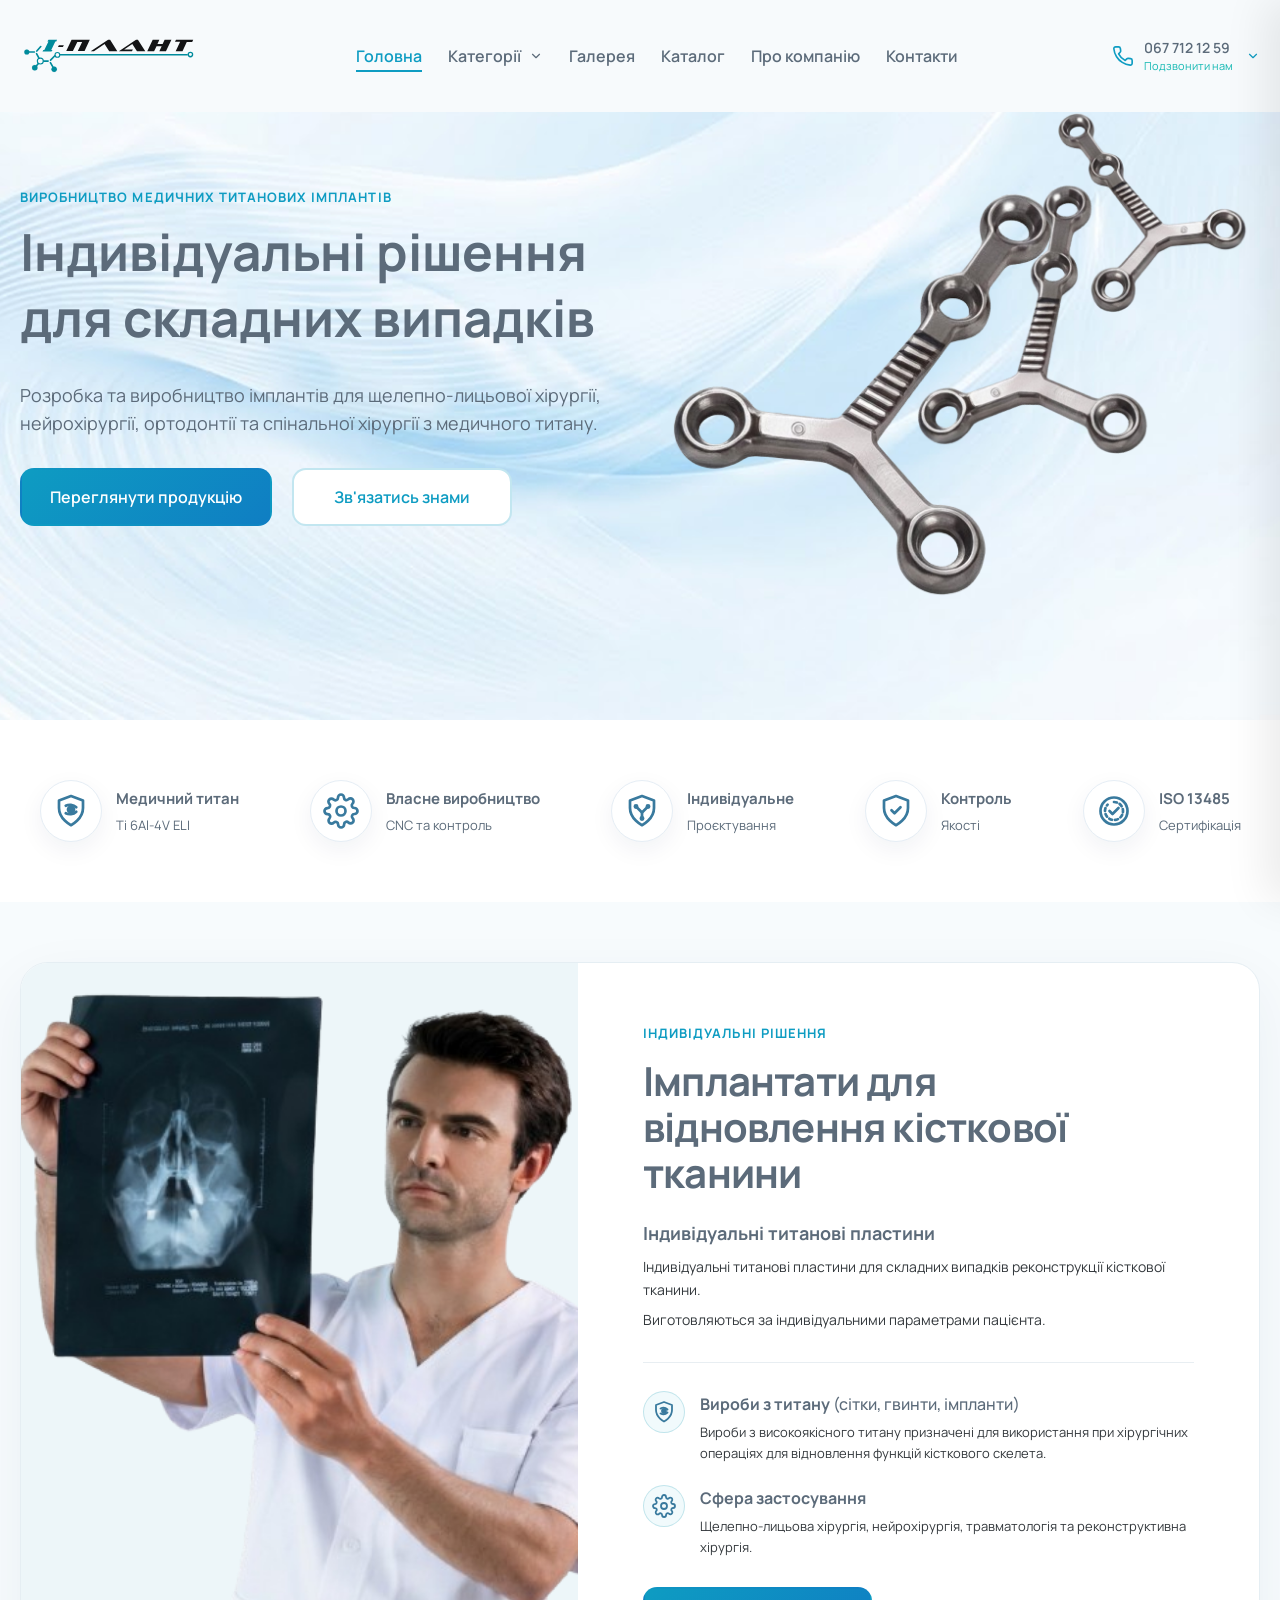
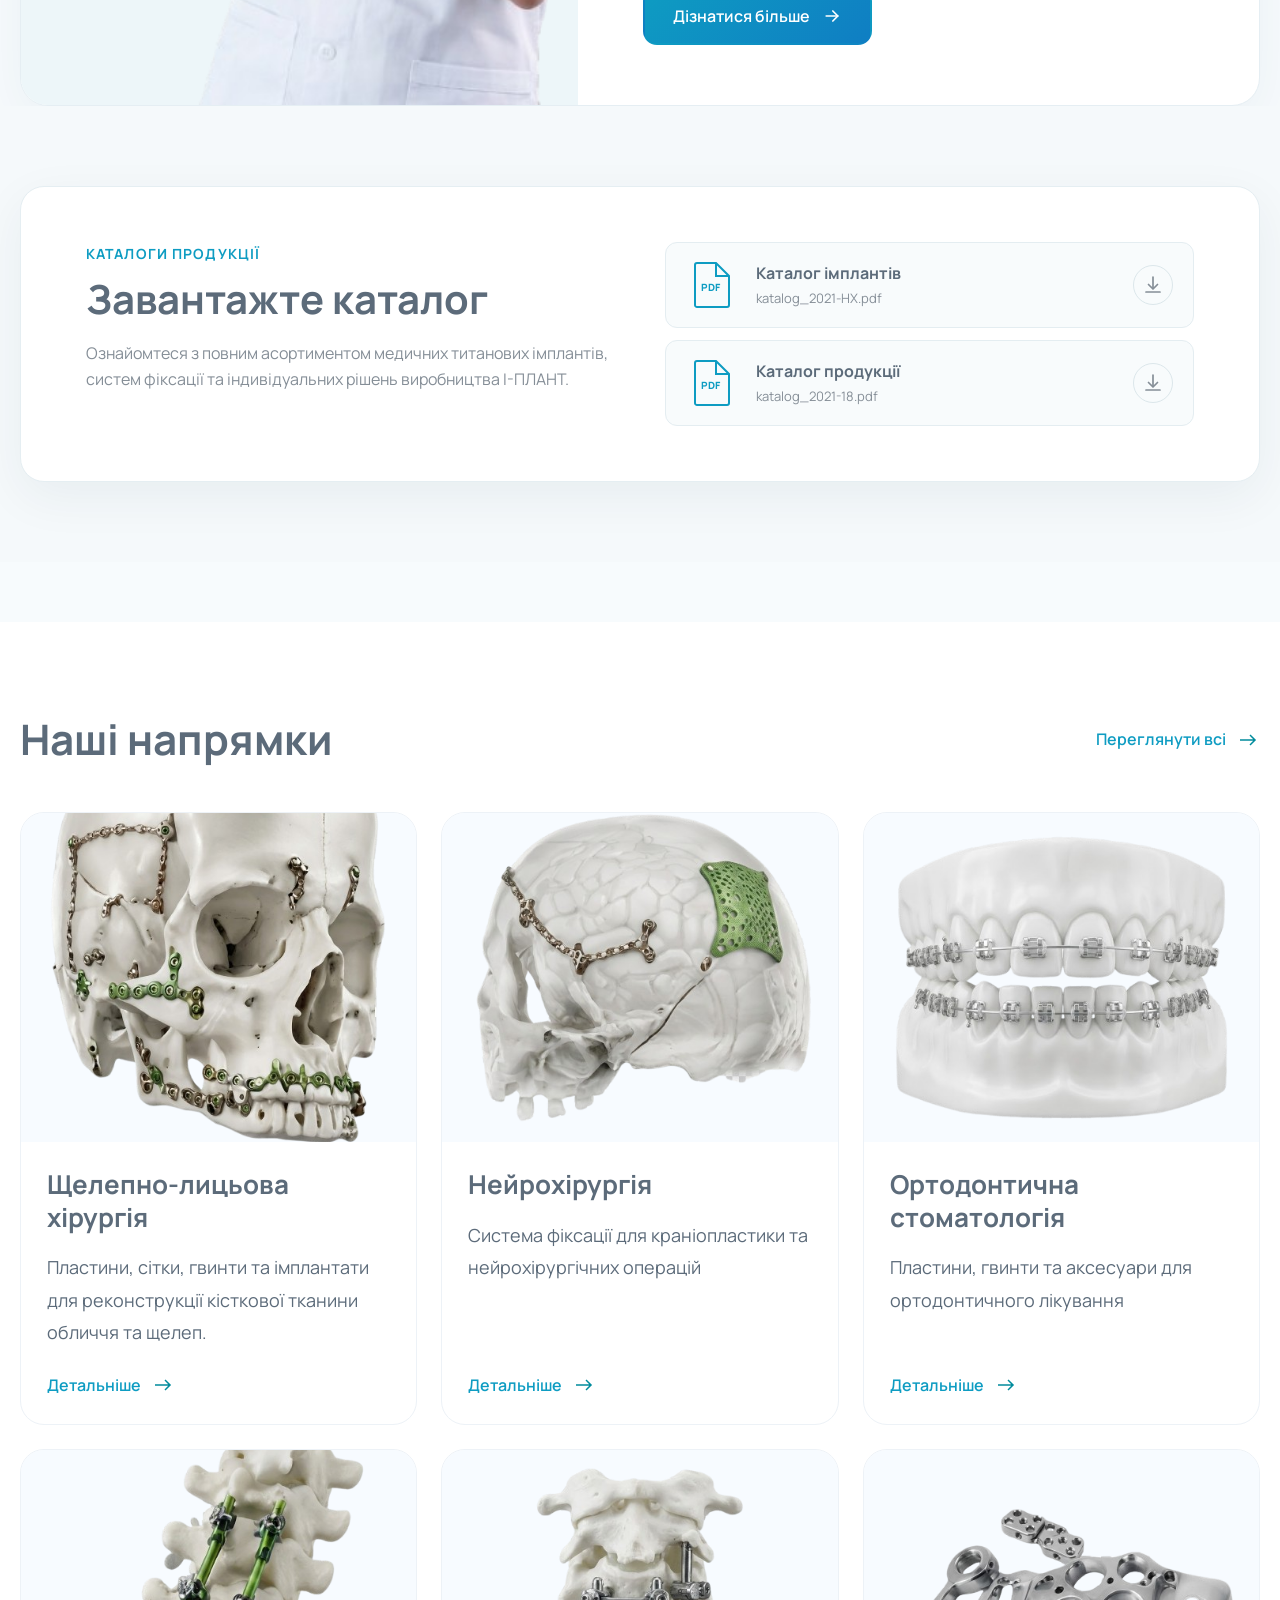
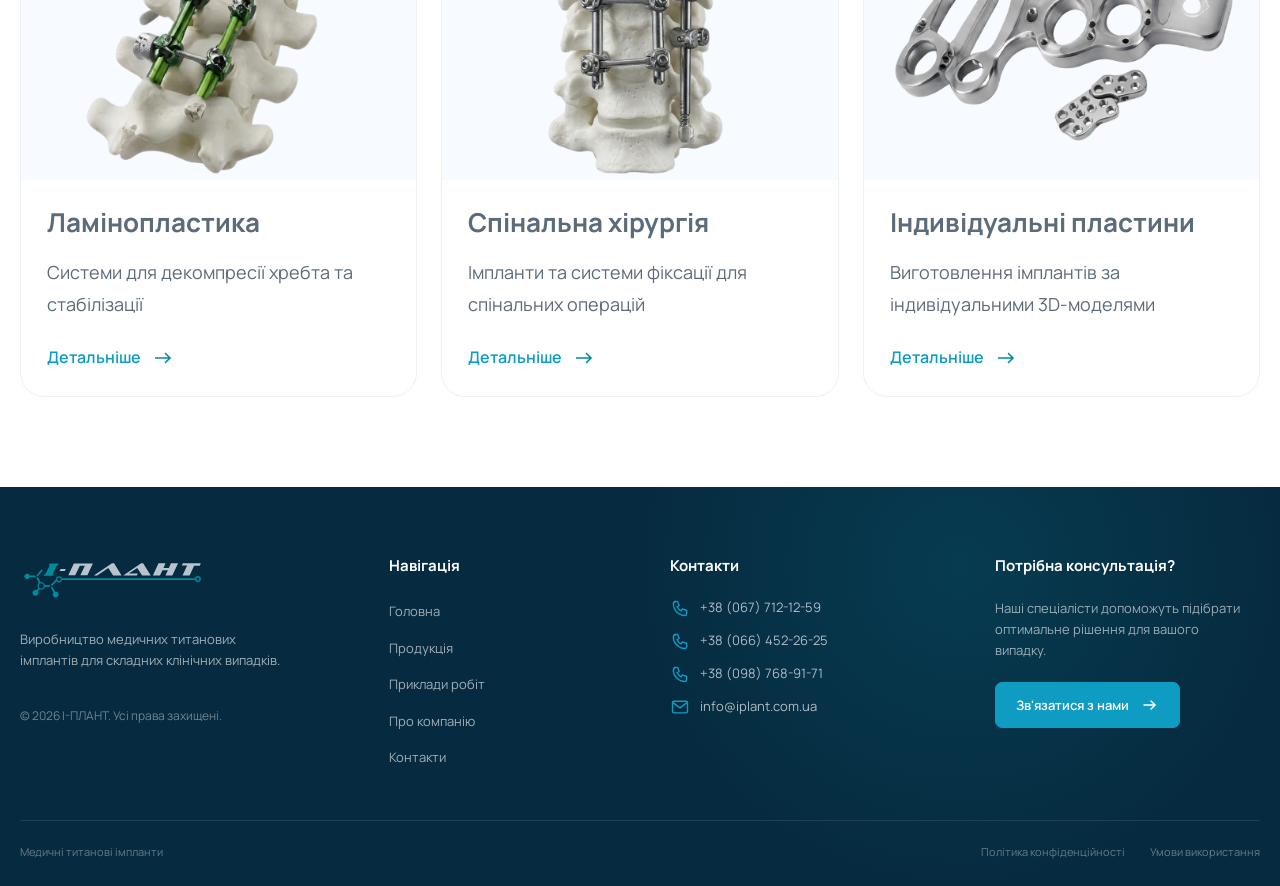
==== commit c81c6b8a: "dddd" ====
--- a/index.html
+++ b/index.html
@@ -71,7 +71,7 @@
 
                                 <div class="dropdown__left">
 
-                                    <a href="#" class="dropdown-card">
+                                    <a href="catalog.html" class="dropdown-card">
 
                                         <div class="dropdown-card__image">
                                             <img src="assets/images/megamenu-1.png" alt="">
@@ -89,7 +89,7 @@
 
                                     </a>
 
-                                    <a href="#" class="dropdown-card">
+                                    <a href="catalog.html" class="dropdown-card">
 
                                         <div class="dropdown-card__image">
                                             <img src="assets/images/megamenu-2.png" alt="">
@@ -107,7 +107,7 @@
 
                                     </a>
 
-                                    <a href="#" class="dropdown-card">
+                                    <a href="catalog.html" class="dropdown-card">
 
                                         <div class="dropdown-card__image">
                                             <img src="assets/images/megamenu-3.png" alt="">
@@ -218,7 +218,7 @@
 
                                 <button class="mobile-nav__button">
 
-                                    Продукція
+                                    Категорії
 
                                     <svg class="mobile-nav__arrow" width="18" height="18" viewBox="0 0 24 24">
 
@@ -245,7 +245,7 @@
 
                             <li><a href="#">Приклади робіт</a></li>
 
-                            <li><a href="#">Каталоги</a></li>
+                            <li><a href="catalog.html">Каталоги</a></li>
 
                             <li><a href="#">Про компанію</a></li>
 
@@ -286,33 +286,6 @@
 
 
             <!-- Right -->
-            <!-- <div class="header__actions">
-
-                <a href="tel:+380677121259" class="header__phone">
-
-                    <svg width="22" height="22" viewBox="0 0 24 24" fill="none">
-
-                        <path
-                            d="M22 16.9V20a2 2 0 0 1-2.18 2A19.8 19.8 0 0 1 11.2 19a19.5 19.5 0 0 1-6.2-6.2A19.8 19.8 0 0 1 2 4.1 2 2 0 0 1 4 2h3.1a2 2 0 0 1 2 1.72l.35 2.46a2 2 0 0 1-.57 1.72L7.2 9.6a16 16 0 0 0 7.2 7.2l1.7-1.69a2 2 0 0 1 1.72-.57l2.46.35A2 2 0 0 1 22 16.9Z"
-                            stroke="currentColor"
-                            stroke-width="2"
-                            stroke-linecap="round"
-                            stroke-linejoin="round"/>
-
-                    </svg>
-
-                    <span>
-
-                        <strong>067 712 12 59</strong>
-
-                        <small>Замовити дзвінок</small>
-
-                    </span>
-
-                </a>
-
-            </div> -->
-
             <div class="header__phones">
 
                 <button class="header__phone-toggle js-phone-toggle" type="button" aria-expanded="false">
@@ -416,12 +389,12 @@
 
                     <div class="hero__buttons">
 
-                        <a href="#" class="btn btn--primary">
+                        <a href="catalog.html" class="btn btn--primary">
                             Переглянути продукцію
                         </a>
 
                         <a href="#" class="btn btn--outline">
-                            Завантажити каталог
+                            Зв'язатись знами
                         </a>
 
                     </div>
@@ -689,319 +662,642 @@
         </div>
 
         <div class="pdf-save">
-        <div class="container">
-
-            <div class="pdf-save__wrapper">
-
-                <div class="pdf-save__content">
-
-                    <span class="pdf-save__subtitle">
-                        Каталоги продукції
-                    </span>
-
-                    <h2 class="pdf-save__title">
-                        Завантажте каталог
-                    </h2>
-
-                    <p class="pdf-save__text">
-                        Ознайомтеся з повним асортиментом медичних титанових
-                        імплантів, систем фіксації та індивідуальних рішень
-                        виробництва І-ПЛАНТ.
-                    </p>
-
-                    <div class="pdf-save__files">
-
-                        <a
-                            class="pdf-save__file"
-                            href="assets/files/katalog_2021-HX.pdf"
-                            target="_blank"
-                            rel="noopener"
-                        >
-                            <span class="pdf-save__icon" aria-hidden="true">
+            <div class="container">
+
+                <div class="pdf-save__wrapper">
+
+                    <div class="pdf-save__content">
+
+                        <span class="pdf-save__subtitle">
+                            Каталоги продукції
+                        </span>
+
+                        <h2 class="pdf-save__title">
+                            Завантажте каталог
+                        </h2>
+
+                        <p class="pdf-save__text">
+                            Ознайомтеся з повним асортиментом медичних титанових
+                            імплантів, систем фіксації та індивідуальних рішень
+                            виробництва І-ПЛАНТ.
+                        </p>
+
+                        <!-- <div class="pdf-save__files">
+
+                            <a
+                                class="pdf-save__file"
+                                href="assets/files/katalog_2021-HX.pdf"
+                                target="_blank"
+                                rel="noopener"
+                            >
+                                <span class="pdf-save__icon" aria-hidden="true">
+                                    <svg
+                                        width="42"
+                                        height="48"
+                                        viewBox="0 0 42 48"
+                                        fill="none"
+                                        xmlns="http://www.w3.org/2000/svg"
+                                    >
+                                        <path
+                                            d="M8 2H27L40 15V44C40 45.1 39.1 46 38 46H8C6.9 46 6 45.1 6 44V4C6 2.9 6.9 2 8 2Z"
+                                            stroke="currentColor"
+                                            stroke-width="2"
+                                        />
+
+                                        <path
+                                            d="M27 2V15H40"
+                                            stroke="currentColor"
+                                            stroke-width="2"
+                                        />
+
+                                        <path
+                                            d="M12 25H30"
+                                            stroke="currentColor"
+                                            stroke-width="2"
+                                            stroke-linecap="round"
+                                        />
+
+                                        <path
+                                            d="M12 31H30"
+                                            stroke="currentColor"
+                                            stroke-width="2"
+                                            stroke-linecap="round"
+                                        />
+
+                                        <path
+                                            d="M12 37H24"
+                                            stroke="currentColor"
+                                            stroke-width="2"
+                                            stroke-linecap="round"
+                                        />
+                                    </svg>
+
+                                    <span class="pdf-save__icon-label">
+                                        PDF
+                                    </span>
+                                </span>
+
+                                <span class="pdf-save__file-info">
+                                    <span class="pdf-save__file-name">
+                                        Каталог імплантів
+                                    </span>
+
+                                    <span class="pdf-save__file-meta">
+                                        katalog_2021-HX.pdf
+                                    </span>
+                                </span>
+
+                                <span class="pdf-save__download" aria-hidden="true">
+                                    <svg
+                                        width="22"
+                                        height="22"
+                                        viewBox="0 0 22 22"
+                                        fill="none"
+                                        xmlns="http://www.w3.org/2000/svg"
+                                    >
+                                        <path
+                                            d="M11 3V14"
+                                            stroke="currentColor"
+                                            stroke-width="1.7"
+                                            stroke-linecap="round"
+                                        />
+
+                                        <path
+                                            d="M6.5 10.5L11 15L15.5 10.5"
+                                            stroke="currentColor"
+                                            stroke-width="1.7"
+                                            stroke-linecap="round"
+                                            stroke-linejoin="round"
+                                        />
+
+                                        <path
+                                            d="M4 18H18"
+                                            stroke="currentColor"
+                                            stroke-width="1.7"
+                                            stroke-linecap="round"
+                                        />
+                                    </svg>
+                                </span>
+                            </a>
+
+
+                            <a
+                                class="pdf-save__file"
+                                href="assets/files/katalog_2021-18.pdf"
+                                target="_blank"
+                                rel="noopener"
+                            >
+                                <span class="pdf-save__icon" aria-hidden="true">
+                                    <svg
+                                        width="42"
+                                        height="48"
+                                        viewBox="0 0 42 48"
+                                        fill="none"
+                                        xmlns="http://www.w3.org/2000/svg"
+                                    >
+                                        <path
+                                            d="M8 2H27L40 15V44C40 45.1 39.1 46 38 46H8C6.9 46 6 45.1 6 44V4C6 2.9 6.9 2 8 2Z"
+                                            stroke="currentColor"
+                                            stroke-width="2"
+                                        />
+
+                                        <path
+                                            d="M27 2V15H40"
+                                            stroke="currentColor"
+                                            stroke-width="2"
+                                        />
+
+                                        <path
+                                            d="M12 25H30"
+                                            stroke="currentColor"
+                                            stroke-width="2"
+                                            stroke-linecap="round"
+                                        />
+
+                                        <path
+                                            d="M12 31H30"
+                                            stroke="currentColor"
+                                            stroke-width="2"
+                                            stroke-linecap="round"
+                                        />
+
+                                        <path
+                                            d="M12 37H24"
+                                            stroke="currentColor"
+                                            stroke-width="2"
+                                            stroke-linecap="round"
+                                        />
+                                    </svg>
+
+                                    <span class="pdf-save__icon-label">
+                                        PDF
+                                    </span>
+                                </span>
+
+                                <span class="pdf-save__file-info">
+                                    <span class="pdf-save__file-name">
+                                        Каталог продукції
+                                    </span>
+
+                                    <span class="pdf-save__file-meta">
+                                        katalog_2021-18.pdf
+                                    </span>
+                                </span>
+
+                                <span class="pdf-save__download" aria-hidden="true">
+                                    <svg
+                                        width="22"
+                                        height="22"
+                                        viewBox="0 0 22 22"
+                                        fill="none"
+                                        xmlns="http://www.w3.org/2000/svg"
+                                    >
+                                        <path
+                                            d="M11 3V14"
+                                            stroke="currentColor"
+                                            stroke-width="1.7"
+                                            stroke-linecap="round"
+                                        />
+
+                                        <path
+                                            d="M6.5 10.5L11 15L15.5 10.5"
+                                            stroke="currentColor"
+                                            stroke-width="1.7"
+                                            stroke-linecap="round"
+                                            stroke-linejoin="round"
+                                        />
+
+                                        <path
+                                            d="M4 18H18"
+                                            stroke="currentColor"
+                                            stroke-width="1.7"
+                                            stroke-linecap="round"
+                                        />
+                                    </svg>
+                                </span>
+                            </a>
+
+                        </div> -->
+                    </div>
+
+
+                    <div class="pdf-save__preview">
+                        <div class="pdf-save__files">
+
+                            <a
+                                class="pdf-save__file"
+                                href="assets/files/katalog_2021-HX.pdf"
+                                target="_blank"
+                                rel="noopener"
+                            >
+                                <span class="pdf-save__icon" aria-hidden="true">
+                                    <svg
+                                        width="42"
+                                        height="48"
+                                        viewBox="0 0 42 48"
+                                        fill="none"
+                                        xmlns="http://www.w3.org/2000/svg"
+                                    >
+                                        <path
+                                            d="M8 2H27L40 15V44C40 45.1 39.1 46 38 46H8C6.9 46 6 45.1 6 44V4C6 2.9 6.9 2 8 2Z"
+                                            stroke="currentColor"
+                                            stroke-width="2"
+                                        />
+
+                                        <path
+                                            d="M27 2V15H40"
+                                            stroke="currentColor"
+                                            stroke-width="2"
+                                        />
+                                    </svg>
+
+                                    <span class="pdf-save__icon-label">
+                                        PDF
+                                    </span>
+                                </span>
+
+                                <span class="pdf-save__file-info">
+                                    <span class="pdf-save__file-name">
+                                        Каталог імплантів
+                                    </span>
+
+                                    <span class="pdf-save__file-meta">
+                                        katalog_2021-HX.pdf
+                                    </span>
+                                </span>
+
+                                <span class="pdf-save__download" aria-hidden="true">
+                                    <svg
+                                        width="22"
+                                        height="22"
+                                        viewBox="0 0 22 22"
+                                        fill="none"
+                                        xmlns="http://www.w3.org/2000/svg"
+                                    >
+                                        <path
+                                            d="M11 3V14"
+                                            stroke="currentColor"
+                                            stroke-width="1.7"
+                                            stroke-linecap="round"
+                                        />
+
+                                        <path
+                                            d="M6.5 10.5L11 15L15.5 10.5"
+                                            stroke="currentColor"
+                                            stroke-width="1.7"
+                                            stroke-linecap="round"
+                                            stroke-linejoin="round"
+                                        />
+
+                                        <path
+                                            d="M4 18H18"
+                                            stroke="currentColor"
+                                            stroke-width="1.7"
+                                            stroke-linecap="round"
+                                        />
+                                    </svg>
+                                </span>
+                            </a>
+
+
+                            <a
+                                class="pdf-save__file"
+                                href="assets/files/katalog_2021-18.pdf"
+                                target="_blank"
+                                rel="noopener"
+                            >
+                                <span class="pdf-save__icon" aria-hidden="true">
+                                    <svg
+                                        width="42"
+                                        height="48"
+                                        viewBox="0 0 42 48"
+                                        fill="none"
+                                        xmlns="http://www.w3.org/2000/svg"
+                                    >
+                                        <path
+                                            d="M8 2H27L40 15V44C40 45.1 39.1 46 38 46H8C6.9 46 6 45.1 6 44V4C6 2.9 6.9 2 8 2Z"
+                                            stroke="currentColor"
+                                            stroke-width="2"
+                                        />
+
+                                        <path
+                                            d="M27 2V15H40"
+                                            stroke="currentColor"
+                                            stroke-width="2"
+                                        />
+                                    </svg>
+
+                                    <span class="pdf-save__icon-label">
+                                        PDF
+                                    </span>
+                                </span>
+
+                                <span class="pdf-save__file-info">
+                                    <span class="pdf-save__file-name">
+                                        Каталог продукції
+                                    </span>
+
+                                    <span class="pdf-save__file-meta">
+                                        katalog_2021-18.pdf
+                                    </span>
+                                </span>
+
+                                <span class="pdf-save__download" aria-hidden="true">
+                                    <svg
+                                        width="22"
+                                        height="22"
+                                        viewBox="0 0 22 22"
+                                        fill="none"
+                                        xmlns="http://www.w3.org/2000/svg"
+                                    >
+                                        <path
+                                            d="M11 3V14"
+                                            stroke="currentColor"
+                                            stroke-width="1.7"
+                                            stroke-linecap="round"
+                                        />
+
+                                        <path
+                                            d="M6.5 10.5L11 15L15.5 10.5"
+                                            stroke="currentColor"
+                                            stroke-width="1.7"
+                                            stroke-linecap="round"
+                                            stroke-linejoin="round"
+                                        />
+
+                                        <path
+                                            d="M4 18H18"
+                                            stroke="currentColor"
+                                            stroke-width="1.7"
+                                            stroke-linecap="round"
+                                        />
+                                    </svg>
+                                </span>
+                            </a>
+
+                        </div>
+
+                        <!-- <div class="pdf-save__preview-card">
+                            <div class="pdf-save__preview-top">
+                                <span>КАТАЛОГ</span>
+
                                 <svg
-                                    width="42"
-                                    height="48"
-                                    viewBox="0 0 42 48"
+                                    width="20"
+                                    height="20"
+                                    viewBox="0 0 20 20"
                                     fill="none"
                                     xmlns="http://www.w3.org/2000/svg"
                                 >
                                     <path
-                                        d="M8 2H27L40 15V44C40 45.1 39.1 46 38 46H8C6.9 46 6 45.1 6 44V4C6 2.9 6.9 2 8 2Z"
+                                        d="M4 7L10 13L16 7"
                                         stroke="currentColor"
-                                        stroke-width="2"
-                                    />
-
-                                    <path
-                                        d="M27 2V15H40"
-                                        stroke="currentColor"
-                                        stroke-width="2"
-                                    />
-
-                                    <path
-                                        d="M12 25H30"
-                                        stroke="currentColor"
-                                        stroke-width="2"
-                                        stroke-linecap="round"
-                                    />
-
-                                    <path
-                                        d="M12 31H30"
-                                        stroke="currentColor"
-                                        stroke-width="2"
-                                        stroke-linecap="round"
-                                    />
-
-                                    <path
-                                        d="M12 37H24"
-                                        stroke="currentColor"
-                                        stroke-width="2"
-                                        stroke-linecap="round"
-                                    />
-                                </svg>
-
-                                <span class="pdf-save__icon-label">
-                                    PDF
-                                </span>
-                            </span>
-
-                            <span class="pdf-save__file-info">
-                                <span class="pdf-save__file-name">
-                                    Каталог імплантів
-                                </span>
-
-                                <span class="pdf-save__file-meta">
-                                    katalog_2021-HX.pdf
-                                </span>
-                            </span>
-
-                            <span class="pdf-save__download" aria-hidden="true">
-                                <svg
-                                    width="22"
-                                    height="22"
-                                    viewBox="0 0 22 22"
-                                    fill="none"
-                                    xmlns="http://www.w3.org/2000/svg"
-                                >
-                                    <path
-                                        d="M11 3V14"
-                                        stroke="currentColor"
-                                        stroke-width="1.7"
-                                        stroke-linecap="round"
-                                    />
-
-                                    <path
-                                        d="M6.5 10.5L11 15L15.5 10.5"
-                                        stroke="currentColor"
-                                        stroke-width="1.7"
+                                        stroke-width="1.5"
                                         stroke-linecap="round"
                                         stroke-linejoin="round"
                                     />
-
-                                    <path
-                                        d="M4 18H18"
-                                        stroke="currentColor"
-                                        stroke-width="1.7"
-                                        stroke-linecap="round"
-                                    />
-                                </svg>
-                            </span>
-                        </a>
-
-
-                        <a
-                            class="pdf-save__file"
-                            href="assets/files/katalog_2021-18.pdf"
-                            target="_blank"
-                            rel="noopener"
-                        >
-                            <span class="pdf-save__icon" aria-hidden="true">
-                                <svg
-                                    width="42"
-                                    height="48"
-                                    viewBox="0 0 42 48"
-                                    fill="none"
-                                    xmlns="http://www.w3.org/2000/svg"
-                                >
-                                    <path
-                                        d="M8 2H27L40 15V44C40 45.1 39.1 46 38 46H8C6.9 46 6 45.1 6 44V4C6 2.9 6.9 2 8 2Z"
-                                        stroke="currentColor"
-                                        stroke-width="2"
-                                    />
-
-                                    <path
-                                        d="M27 2V15H40"
-                                        stroke="currentColor"
-                                        stroke-width="2"
-                                    />
-
-                                    <path
-                                        d="M12 25H30"
-                                        stroke="currentColor"
-                                        stroke-width="2"
-                                        stroke-linecap="round"
-                                    />
-
-                                    <path
-                                        d="M12 31H30"
-                                        stroke="currentColor"
-                                        stroke-width="2"
-                                        stroke-linecap="round"
-                                    />
-
-                                    <path
-                                        d="M12 37H24"
-                                        stroke="currentColor"
-                                        stroke-width="2"
-                                        stroke-linecap="round"
-                                    />
-                                </svg>
-
-                                <span class="pdf-save__icon-label">
-                                    PDF
-                                </span>
-                            </span>
-
-                            <span class="pdf-save__file-info">
-                                <span class="pdf-save__file-name">
-                                    Каталог продукції
-                                </span>
-
-                                <span class="pdf-save__file-meta">
-                                    katalog_2021-18.pdf
-                                </span>
-                            </span>
-
-                            <span class="pdf-save__download" aria-hidden="true">
-                                <svg
-                                    width="22"
-                                    height="22"
-                                    viewBox="0 0 22 22"
-                                    fill="none"
-                                    xmlns="http://www.w3.org/2000/svg"
-                                >
-                                    <path
-                                        d="M11 3V14"
-                                        stroke="currentColor"
-                                        stroke-width="1.7"
-                                        stroke-linecap="round"
-                                    />
-
-                                    <path
-                                        d="M6.5 10.5L11 15L15.5 10.5"
-                                        stroke="currentColor"
-                                        stroke-width="1.7"
-                                        stroke-linecap="round"
-                                        stroke-linejoin="round"
-                                    />
-
-                                    <path
-                                        d="M4 18H18"
-                                        stroke="currentColor"
-                                        stroke-width="1.7"
-                                        stroke-linecap="round"
-                                    />
-                                </svg>
-                            </span>
-                        </a>
-
-                    </div>
-                </div>
-
-
-                <div class="pdf-save__preview">
-
-                    <div class="pdf-save__preview-card">
-                        <div class="pdf-save__preview-top">
-                            <span>КАТАЛОГ</span>
-
-                            <svg
-                                width="20"
-                                height="20"
-                                viewBox="0 0 20 20"
-                                fill="none"
-                                xmlns="http://www.w3.org/2000/svg"
-                            >
-                                <path
-                                    d="M4 7L10 13L16 7"
-                                    stroke="currentColor"
-                                    stroke-width="1.5"
-                                    stroke-linecap="round"
-                                    stroke-linejoin="round"
-                                />
-                            </svg>
-                        </div>
-
-                        <div class="pdf-save__preview-body">
-                            <div class="pdf-save__preview-title">
-                                І-ПЛАНТ
-                            </div>
-
-                            <div class="pdf-save__preview-line"></div>
-                            <div class="pdf-save__preview-line"></div>
-                            <div class="pdf-save__preview-line pdf-save__preview-line--short"></div>
-
-                            <div class="pdf-save__preview-decoration">
-                                <svg
-                                    width="100"
-                                    height="100"
-                                    viewBox="0 0 100 100"
-                                    fill="none"
-                                    xmlns="http://www.w3.org/2000/svg"
-                                >
-                                    <circle
-                                        cx="50"
-                                        cy="50"
-                                        r="34"
-                                        stroke="currentColor"
-                                        stroke-width="2"
-                                    />
-
-                                    <circle
-                                        cx="50"
-                                        cy="50"
-                                        r="12"
-                                        stroke="currentColor"
-                                        stroke-width="2"
-                                    />
-
-                                    <path
-                                        d="M50 16V38"
-                                        stroke="currentColor"
-                                        stroke-width="2"
-                                    />
-
-                                    <path
-                                        d="M50 62V84"
-                                        stroke="currentColor"
-                                        stroke-width="2"
-                                    />
-
-                                    <path
-                                        d="M16 50H38"
-                                        stroke="currentColor"
-                                        stroke-width="2"
-                                    />
-
-                                    <path
-                                        d="M62 50H84"
-                                        stroke="currentColor"
-                                        stroke-width="2"
-                                    />
                                 </svg>
                             </div>
-                        </div>
+
+                            <div class="pdf-save__preview-body">
+                                <div class="pdf-save__preview-title">
+                                    І-ПЛАНТ
+                                </div>
+
+                                <div class="pdf-save__preview-line"></div>
+                                <div class="pdf-save__preview-line"></div>
+                                <div class="pdf-save__preview-line pdf-save__preview-line--short"></div>
+
+                                <div class="pdf-save__preview-decoration">
+                                    <svg
+                                        width="100"
+                                        height="100"
+                                        viewBox="0 0 100 100"
+                                        fill="none"
+                                        xmlns="http://www.w3.org/2000/svg"
+                                    >
+                                        <circle
+                                            cx="50"
+                                            cy="50"
+                                            r="34"
+                                            stroke="currentColor"
+                                            stroke-width="2"
+                                        />
+
+                                        <circle
+                                            cx="50"
+                                            cy="50"
+                                            r="12"
+                                            stroke="currentColor"
+                                            stroke-width="2"
+                                        />
+
+                                        <path
+                                            d="M50 16V38"
+                                            stroke="currentColor"
+                                            stroke-width="2"
+                                        />
+
+                                        <path
+                                            d="M50 62V84"
+                                            stroke="currentColor"
+                                            stroke-width="2"
+                                        />
+
+                                        <path
+                                            d="M16 50H38"
+                                            stroke="currentColor"
+                                            stroke-width="2"
+                                        />
+
+                                        <path
+                                            d="M62 50H84"
+                                            stroke="currentColor"
+                                            stroke-width="2"
+                                        />
+                                    </svg>
+                                </div>
+                            </div>
+                        </div> -->
+
                     </div>
 
                 </div>
 
             </div>
-
         </div>
-    </div>
 
     </section>
 
-    
+    <section class="directions section">
+
+        <div class="container">
+
+            <div class="section-head">
+
+                <h2 class="section-title">
+                    Наші напрямки
+                </h2>
+
+                <a href="catalog.html" class="section-link">
+
+                    Переглянути всі
+
+                    <img src="assets/icons/wordpress_arrow.svg" alt="">
+
+                </a>
+
+            </div>
+
+            <div class="directions__grid">
+
+                <!-- card -->
+
+                <article class="direction-card">
+                    <a href="#" class="direction-card__image">
+                        <img src="assets/images/vektor-1.png" alt="">
+                    </a>
+
+                    <div class="direction-card__content">
+                        <h3 class="direction-card__title">
+                            <a href="#">
+                                Щелепно-лицьова хірургія 
+                            </a>
+                        </h3>
+
+                        <p class="direction-card__text">
+                            Пластини, сітки, гвинти та імплантати для реконструкції
+                            кісткової тканини обличчя та щелеп.
+                        </p>
+
+                        <a href="#" class="direction-card__link">
+                            Детальніше
+                            <img src="assets/icons/wordpress_arrow.svg" alt="">
+                        </a>
+                    </div>
+                </article>
+
+                <article class="direction-card">
+                    <a href="#" class="direction-card__image">
+                        <img src="assets/images/vektor-2.png" alt="">
+                    </a>
+
+                    <div class="direction-card__content">
+                        <h3 class="direction-card__title">
+                            <a href="#">
+                                Нейрохірургія 
+                            </a>
+                        </h3>
+
+                        <p class="direction-card__text">
+                            Система фіксації для краніопластики
+                            та нейрохірургічних операцій
+                        </p>
+
+                        <a href="#" class="direction-card__link">
+                            Детальніше
+                            <img src="assets/icons/wordpress_arrow.svg" alt="">
+                        </a>
+                    </div>
+                </article>
+
+                <article class="direction-card">
+                    <a href="#" class="direction-card__image">
+                        <img src="assets/images/vektor-3.png" alt="">
+                    </a>
+
+                    <div class="direction-card__content">
+                        <h3 class="direction-card__title">
+                            <a href="#">
+                                Ортодонтична стоматологія
+                            </a>
+                        </h3>
+
+                        <p class="direction-card__text">
+                            Пластини, гвинти та аксесуари для ортодонтичного
+                            лікування
+                        </p>
+
+                        <a href="#" class="direction-card__link">
+                            Детальніше
+                            <img src="assets/icons/wordpress_arrow.svg" alt="">
+                        </a>
+                    </div>
+                </article>
+
+                <article class="direction-card">
+                    <a href="#" class="direction-card__image">
+                        <img src="assets/images/vektor-4.png" alt="">
+                    </a>
+
+                    <div class="direction-card__content">
+                        <h3 class="direction-card__title">
+                            <a href="#">
+                                Ламінопластика
+                            </a>
+                        </h3>
+
+                        <p class="direction-card__text">
+                            Системи для декомпресії хребта та стабілізації
+                        </p>
+
+                        <a href="#" class="direction-card__link">
+                            Детальніше
+                            <img src="assets/icons/wordpress_arrow.svg" alt="">
+                        </a>
+                    </div>
+                </article>
+
+                <article class="direction-card">
+                    <a href="#" class="direction-card__image">
+                        <img src="assets/images/vektor-5.png" alt="">
+                    </a>
+
+                    <div class="direction-card__content">
+                        <h3 class="direction-card__title">
+                            <a href="#">
+                                Спінальна хірургія
+                            </a>
+                        </h3>
+
+                        <p class="direction-card__text">
+                            Імпланти та системи фіксації для спінальних операцій
+                        </p>
+
+                        <a href="#" class="direction-card__link">
+                            Детальніше
+                            <img src="assets/icons/wordpress_arrow.svg" alt="">
+                        </a>
+                    </div>
+                </article>
+
+                <article class="direction-card">
+                    <a href="#" class="direction-card__image">
+                        <img src="assets/images/vektor-6.png" alt="">
+                    </a>
+
+                    <div class="direction-card__content">
+                        <h3 class="direction-card__title">
+                            <a href="#">
+                                Індивідуальні пластини
+                            </a>
+                        </h3>
+
+                        <p class="direction-card__text">
+                            Виготовлення імплантів за індивідуальними 3D-моделями
+                        </p>
+
+                        <a href="#" class="direction-card__link">
+                            Детальніше
+                            <img src="assets/icons/wordpress_arrow.svg" alt="">
+                        </a>
+                    </div>
+                </article>
+
+            </div>
+
+        </div>
+
+    </section>
 
 </main>
 
--- a/assets/css/style.css
+++ b/assets/css/style.css
@@ -641,6 +641,7 @@
 
 .mobile-menu__bottom {
   margin-top: 40px;
+  padding-bottom: 20px;
 }
 
 .mobile-phone {
@@ -988,6 +989,30 @@
     font-size: 15px;
   }
 }
+.breadcrumbs {
+  display: flex;
+  align-items: center;
+  flex-wrap: wrap;
+  gap: 7px;
+  margin-bottom: 22px;
+  font-size: 12px;
+  color: #858e97;
+}
+.breadcrumbs a {
+  color: #0E9CC2;
+  text-decoration: none;
+  transition: color 0.2s ease;
+}
+.breadcrumbs a:hover {
+  color: #13B8B2;
+}
+.breadcrumbs svg {
+  color: #aab8c5;
+}
+.breadcrumbs span {
+  color: #5C6B7A;
+}
+
 /* ================================
     Sections
 ================================ */
@@ -1154,7 +1179,7 @@
   }
 }
 .directions {
-  padding: 180px 0 90px;
+  padding: 90px 0;
 }
 
 .section-head {
@@ -1300,7 +1325,7 @@
   }
 }
 .bone-reconstruction {
-  padding: 100px 0;
+  padding: 60px 0;
   background: #f7fbfd;
 }
 .bone-reconstruction__inner {
@@ -1475,7 +1500,7 @@
 }
 .pdf-save__wrapper {
   display: grid;
-  grid-template-columns: minmax(0, 1fr) 300px;
+  grid-template-columns: 1fr 1fr;
   gap: 50px;
   align-items: center;
   padding: 55px 65px;
@@ -1515,7 +1540,7 @@
   display: flex;
   flex-direction: column;
   gap: 12px;
-  max-width: 620px;
+  width: 100%;
 }
 .pdf-save__file {
   display: grid;
@@ -1557,10 +1582,10 @@
 }
 .pdf-save__icon-label {
   position: absolute;
-  left: 50%;
-  top: 50%;
+  left: 52%;
+  top: 54%;
   transform: translate(-50%, -50%);
-  font-size: 8px;
+  font-size: 10px;
   font-weight: 800;
   line-height: 1;
   color: #0E9CC2;
@@ -1599,84 +1624,12 @@
 .pdf-save__download svg {
   display: block;
 }
-.pdf-save__preview {
-  display: flex;
-  align-items: center;
-  justify-content: center;
-}
-.pdf-save__preview-card {
-  position: relative;
-  width: 280px;
-  min-height: 370px;
-  background: #ffffff;
-  border-radius: 8px;
-  box-shadow: 0 20px 50px rgba(16, 54, 76, 0.13), 0 2px 8px rgba(16, 54, 76, 0.05);
-  transform: rotate(3deg);
-  transition: transform 0.3s ease;
-}
-.pdf-save__preview-card:hover {
-  transform: rotate(0deg) translateY(-5px);
-}
-.pdf-save__preview-top {
-  display: flex;
-  align-items: center;
-  justify-content: space-between;
-  padding: 16px 20px;
-  font-size: 10px;
-  font-weight: 700;
-  letter-spacing: 0.08em;
-  color: #ffffff;
-  background: #0E9CC2;
-  border-radius: 8px 8px 0 0;
-}
-.pdf-save__preview-top svg {
-  display: block;
-}
-.pdf-save__preview-body {
-  position: relative;
-  min-height: 320px;
-  padding: 30px 25px;
-  overflow: hidden;
-}
-.pdf-save__preview-title {
-  margin-bottom: 25px;
-  font-size: 28px;
-  font-weight: 800;
-  letter-spacing: -0.03em;
-  color: #5C6B7A;
-}
-.pdf-save__preview-line {
-  width: 100%;
-  height: 6px;
-  margin-bottom: 10px;
-  background: #e9f0f3;
-  border-radius: 5px;
-}
-.pdf-save__preview-line--short {
-  width: 65%;
-}
-.pdf-save__preview-decoration {
-  position: absolute;
-  right: -15px;
-  bottom: 15px;
-  display: flex;
-  align-items: center;
-  justify-content: center;
-  width: 150px;
-  height: 150px;
-  color: rgba(14, 156, 194, 0.18);
-}
-.pdf-save__preview-decoration svg {
-  width: 120px;
-  height: 120px;
-}
 
 @media (max-width: 991px) {
   .pdf-save {
     padding: 60px 0;
   }
   .pdf-save__wrapper {
-    grid-template-columns: 1fr;
     gap: 50px;
     padding: 45px;
   }
@@ -1685,9 +1638,6 @@
   }
   .pdf-save__text {
     max-width: 700px;
-  }
-  .pdf-save__preview {
-    display: none;
   }
   .pdf-save__preview-card {
     width: 240px;
@@ -1702,6 +1652,7 @@
     padding: 45px 0;
   }
   .pdf-save__wrapper {
+    grid-template-columns: 1fr;
     gap: 35px;
     padding: 30px 20px;
     border-radius: 18px;
@@ -1769,4 +1720,497 @@
 }
 /* ================================
     Pages
-================================ */+================================ */
+.catalog-page {
+  padding: 130px 0 80px;
+  background: #f7fafc;
+  min-height: 100vh;
+}
+.catalog-page__header {
+  display: flex;
+  align-items: flex-end;
+  justify-content: space-between;
+  gap: 30px;
+  margin-bottom: 28px;
+}
+.catalog-page__eyebrow {
+  display: block;
+  margin-bottom: 8px;
+  font-size: 11px;
+  line-height: 1.3;
+  font-weight: 700;
+  letter-spacing: 0.08em;
+  color: #13B8B2;
+  text-transform: uppercase;
+}
+.catalog-page__title {
+  margin: 0;
+  max-width: 850px;
+  font-size: clamp(28px, 3vw, 42px);
+  line-height: 1.15;
+  font-weight: 700;
+  color: #5C6B7A;
+}
+.catalog-page__filter-btn {
+  display: none;
+  align-items: center;
+  gap: 8px;
+  height: 44px;
+  padding: 0 16px;
+  border: 1px solid rgba(16, 49, 78, 0.12);
+  border-radius: 8px;
+  background: #fff;
+  color: #0E9CC2;
+  font-family: inherit;
+  font-size: 14px;
+  font-weight: 600;
+  cursor: pointer;
+}
+.catalog-page .catalog-layout {
+  display: grid;
+  grid-template-columns: 270px minmax(0, 1fr);
+  gap: 30px;
+  align-items: start;
+}
+.catalog-page .catalog-sidebar {
+  position: sticky;
+  top: 100px;
+}
+.catalog-page .catalog-sidebar__inner {
+  background: #fff;
+  border: 1px solid rgba(16, 49, 78, 0.08);
+  border-radius: 12px;
+  overflow: hidden;
+  box-shadow: 0 5px 25px rgba(20, 48, 75, 0.04);
+}
+.catalog-page .catalog-sidebar__section {
+  padding: 20px;
+}
+.catalog-page .catalog-sidebar__section + .catalog-page .catalog-sidebar__section {
+  border-top: 1px solid rgba(16, 49, 78, 0.08);
+}
+.catalog-page .catalog-sidebar__title {
+  margin-bottom: 15px;
+  font-size: 14px;
+  line-height: 1.3;
+  font-weight: 700;
+  color: #0E9CC2;
+}
+.catalog-page .catalog-menu__group {
+  position: relative;
+}
+.catalog-page .catalog-menu__group + .catalog-page .catalog-menu__group {
+  margin-top: 3px;
+}
+.catalog-page .catalog-menu__group.is-active .catalog-menu__link {
+  color: #13B8B2;
+  background: rgba(0, 151, 181, 0.07);
+}
+.catalog-page .catalog-menu__group.is-active .catalog-menu__link::before {
+  opacity: 1;
+}
+.catalog-page .catalog-menu__link {
+  position: relative;
+  display: block;
+  padding: 9px 10px 9px 14px;
+  border-radius: 7px;
+  color: #5C6B7A;
+  font-size: 13px;
+  line-height: 1.4;
+  text-decoration: none;
+  transition: background-color 0.2s ease, color 0.2s ease;
+}
+.catalog-page .catalog-menu__link::before {
+  content: "";
+  position: absolute;
+  left: 0;
+  top: 8px;
+  bottom: 8px;
+  width: 3px;
+  border-radius: 3px;
+  background: #13B8B2;
+  opacity: 0;
+  transition: opacity 0.2s ease;
+}
+.catalog-page .catalog-menu__link:hover {
+  color: #13B8B2;
+  background: rgba(0, 151, 181, 0.05);
+}
+.catalog-page .catalog-menu__link--parent {
+  cursor: default;
+  color: #0E9CC2;
+  font-weight: 600;
+}
+.catalog-page .catalog-menu__link--parent:hover {
+  color: #0E9CC2;
+  background: transparent;
+}
+.catalog-page .catalog-menu__sub {
+  padding: 2px 10px 8px 24px;
+}
+.catalog-page .catalog-menu__sub a {
+  display: block;
+  color: #858e97;
+  font-size: 11px;
+  line-height: 1.45;
+  text-decoration: none;
+}
+.catalog-page .catalog-menu__sub a:hover {
+  color: #13B8B2;
+}
+.catalog-page .catalog-document {
+  display: flex;
+  align-items: center;
+  gap: 8px;
+  color: #5C6B7A;
+  font-size: 11px;
+  line-height: 1.3;
+  text-decoration: none;
+}
+.catalog-page .catalog-document + .catalog-page .catalog-document {
+  margin-top: 10px;
+}
+.catalog-page .catalog-document:hover {
+  color: #13B8B2;
+}
+.catalog-page .catalog-document__icon {
+  position: relative;
+  display: flex;
+  align-items: center;
+  justify-content: center;
+  width: 26px;
+  height: 30px;
+  flex: 0 0 26px;
+  color: #d72f2f;
+}
+.catalog-page .catalog-document__icon svg {
+  position: absolute;
+  inset: 0;
+  width: 26px;
+  height: 30px;
+}
+.catalog-page .catalog-document__icon small {
+  position: relative;
+  z-index: 1;
+  margin-top: 8px;
+  font-size: 6px;
+  line-height: 1;
+  font-weight: 800;
+  color: #fff;
+}
+.catalog-page .catalog-filter-open {
+  overflow: hidden;
+}
+.catalog-page .catalog-sidebar__contact {
+  display: flex;
+  align-items: center;
+  justify-content: center;
+  gap: 7px;
+  min-height: 40px;
+  margin-top: 18px;
+  padding: 0 12px;
+  border: 1px solid #13B8B2;
+  border-radius: 7px;
+  color: #13B8B2;
+  font-size: 12px;
+  font-weight: 600;
+  text-decoration: none;
+  transition: background-color 0.2s ease, color 0.2s ease;
+}
+.catalog-page .catalog-sidebar__contact:hover {
+  background: #13B8B2;
+  color: #fff;
+}
+.catalog-page .catalog-products {
+  padding: 0;
+}
+.catalog-page .catalog-products__top {
+  display: flex;
+  align-items: center;
+  justify-content: space-between;
+  margin-bottom: 14px;
+  padding: 0 3px;
+}
+.catalog-page .catalog-products__count {
+  color: #0E9CC2;
+  font-size: 15px;
+  font-weight: 600;
+}
+.catalog-page .catalog-products__sort {
+  display: flex;
+  align-items: center;
+  gap: 7px;
+  font-size: 12px;
+  color: #858e97;
+}
+.catalog-page .catalog-products__sort button {
+  display: flex;
+  align-items: center;
+  gap: 5px;
+  padding: 0;
+  border: 0;
+  background: transparent;
+  color: #0E9CC2;
+  font-family: inherit;
+  font-size: 12px;
+  font-weight: 600;
+  cursor: pointer;
+}
+.catalog-page .catalog-grid {
+  display: grid;
+  grid-template-columns: repeat(3, minmax(0, 1fr));
+  gap: 18px;
+}
+.catalog-page .product-card {
+  position: relative;
+  display: flex;
+  flex-direction: column;
+  min-width: 0;
+  background: #fff;
+  border: 1px solid rgba(16, 49, 78, 0.08);
+  border-radius: 12px;
+  overflow: hidden;
+  box-shadow: 0 5px 25px rgba(20, 48, 75, 0.035);
+  transition: transform 0.25s ease, box-shadow 0.25s ease;
+}
+.catalog-page .product-card:hover {
+  transform: translateY(-3px);
+  box-shadow: 0 12px 35px rgba(20, 48, 75, 0.1);
+}
+.catalog-page .product-card:hover .product-card__image img {
+  transform: scale(1.035);
+}
+.catalog-page .product-card:hover .product-card__link {
+  color: #13B8B2;
+}
+.catalog-page .product-card__favorite {
+  position: absolute;
+  z-index: 3;
+  top: 12px;
+  right: 12px;
+  display: flex;
+  align-items: center;
+  justify-content: center;
+  width: 32px;
+  height: 32px;
+  padding: 0;
+  border: 0;
+  border-radius: 50%;
+  background: rgba(255, 255, 255, 0.9);
+  color: #8ca0ae;
+  cursor: pointer;
+  box-shadow: 0 3px 10px rgba(20, 48, 75, 0.08);
+  transition: color 0.2s ease, background-color 0.2s ease;
+}
+.catalog-page .product-card__favorite:hover, .catalog-page .product-card__favorite.is-active {
+  color: #d63d4d;
+}
+.catalog-page .product-card__image {
+  display: flex;
+  align-items: center;
+  justify-content: center;
+  height: 235px;
+  padding: 22px;
+  background: linear-gradient(145deg, #f7fafc 0%, #fff 70%);
+  text-decoration: none;
+  overflow: hidden;
+}
+.catalog-page .product-card__image img {
+  width: 100%;
+  height: 100%;
+  -o-object-fit: contain;
+     object-fit: contain;
+  transition: transform 0.35s ease;
+}
+.catalog-page .product-card__content {
+  display: flex;
+  flex-direction: column;
+  flex: 1;
+  padding: 15px 16px 17px;
+}
+.catalog-page .product-card__category {
+  margin-bottom: 6px;
+  color: #5C6B7A;
+  font-size: 12px;
+  line-height: 1.2;
+  font-weight: 400;
+  letter-spacing: 0.04em;
+}
+.catalog-page .product-card__title {
+  margin: 0 0 15px;
+  color: #0E9CC2;
+  font-size: 15px;
+  line-height: 1.3;
+  font-weight: 700;
+}
+.catalog-page .product-card__info {
+  display: grid;
+  grid-template-columns: 1fr 1fr;
+  gap: 10px;
+  margin-top: auto;
+  padding-top: 12px;
+  border-top: 1px solid rgba(16, 49, 78, 0.07);
+}
+.catalog-page .product-card__info div {
+  display: flex;
+  flex-direction: column;
+  gap: 3px;
+}
+.catalog-page .product-card__info span {
+  color: #858e97;
+  font-size: 10px;
+}
+.catalog-page .product-card__info strong {
+  color: #0E9CC2;
+  font-size: 12px;
+  font-weight: 600;
+}
+.catalog-page .product-card__link {
+  display: inline-flex;
+  align-items: center;
+  gap: 6px;
+  width: -moz-fit-content;
+  width: fit-content;
+  margin-top: 14px;
+  color: #0E9CC2;
+  font-size: 12px;
+  font-weight: 600;
+  text-decoration: none;
+  transition: color 0.2s ease;
+}
+.catalog-page .catalog-pagination {
+  display: flex;
+  align-items: center;
+  justify-content: center;
+  gap: 5px;
+  margin-top: 35px;
+}
+.catalog-page .catalog-pagination a {
+  display: flex;
+  align-items: center;
+  justify-content: center;
+  width: 34px;
+  height: 34px;
+  border-radius: 7px;
+  color: #858e97;
+  font-size: 12px;
+  font-weight: 600;
+  text-decoration: none;
+  transition: color 0.2s ease, background-color 0.2s ease;
+}
+.catalog-page .catalog-pagination a:hover {
+  color: #13B8B2;
+  background: rgba(0, 151, 181, 0.07);
+}
+.catalog-page .catalog-pagination a.is-active {
+  background: #13B8B2;
+  color: #fff;
+}
+.catalog-page .catalog-pagination__arrow {
+  color: #858e97 !important;
+}
+
+@media (max-width: 1199px) {
+  .catalog-page .catalog-layout {
+    grid-template-columns: 240px minmax(0, 1fr);
+    gap: 20px;
+  }
+  .catalog-page .catalog-grid {
+    grid-template-columns: repeat(2, minmax(0, 1fr));
+  }
+  .catalog-page .product-card__image {
+    height: 220px;
+  }
+}
+@media (max-width: 767px) {
+  .catalog-page {
+    padding: 110px 0 50px;
+  }
+  .catalog-page__header {
+    align-items: center;
+    margin-bottom: 20px;
+  }
+  .catalog-page__eyebrow {
+    font-size: 9px;
+  }
+  .catalog-page__title {
+    font-size: 18px;
+  }
+  .catalog-page__filter-btn {
+    display: flex;
+    flex: 0 0 auto;
+  }
+  .catalog-page .catalog-layout {
+    display: block;
+  }
+  .catalog-page .catalog-sidebar {
+    position: fixed;
+    z-index: 999;
+    top: 0;
+    left: 0;
+    width: min(320px, 90vw);
+    height: 100vh;
+    background: #fff;
+    transform: translateX(-100%);
+    transition: transform 0.3s ease;
+    overflow-y: auto;
+  }
+  .catalog-page .catalog-sidebar.is-open {
+    transform: translateX(0);
+  }
+  .catalog-page .catalog-sidebar__inner {
+    min-height: 100%;
+    border: 0;
+    border-radius: 0;
+    box-shadow: none;
+  }
+  .catalog-page .catalog-products__top {
+    margin-bottom: 12px;
+  }
+  .catalog-page .catalog-products__sort {
+    display: none;
+  }
+  .catalog-page .catalog-grid {
+    grid-template-columns: repeat(2, minmax(0, 1fr));
+    gap: 10px;
+  }
+  .catalog-page .product-card__image {
+    height: 175px;
+    padding: 14px;
+  }
+  .catalog-page .product-card__content {
+    padding: 12px;
+  }
+  .catalog-page .product-card__title {
+    font-size: 13px;
+  }
+  .catalog-page .product-card__info {
+    padding-top: 9px;
+  }
+  .catalog-page .product-card__favorite {
+    top: 8px;
+    right: 8px;
+    width: 28px;
+    height: 28px;
+  }
+}
+@media (max-width: 480px) {
+  .catalog-page__header {
+    align-items: flex-start;
+  }
+  .catalog-page__filter-btn {
+    width: 42px;
+    height: 42px;
+    padding: 0;
+    justify-content: center;
+  }
+  .catalog-page__filter-btn span {
+    display: none;
+  }
+  .catalog-page .catalog-grid {
+    grid-template-columns: 1fr;
+  }
+  .catalog-page .product-card__image {
+    height: 220px;
+  }
+}
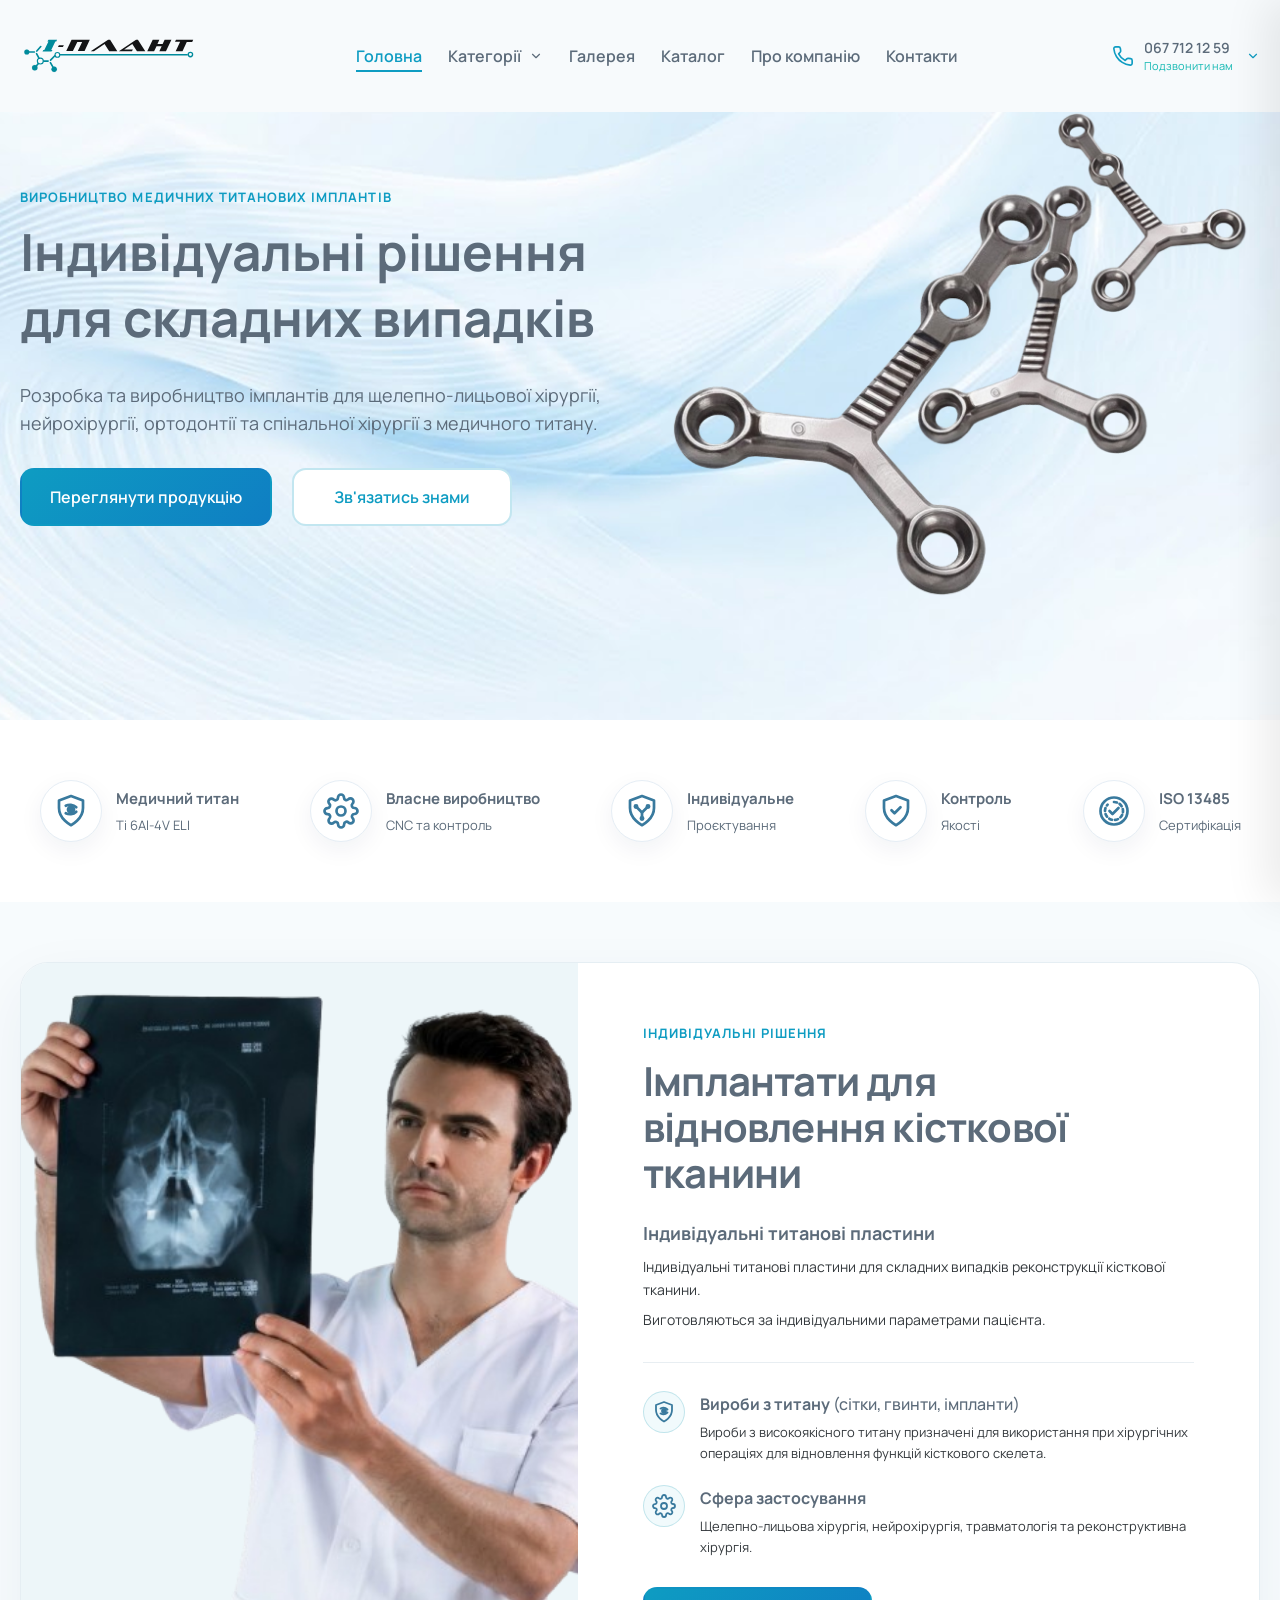
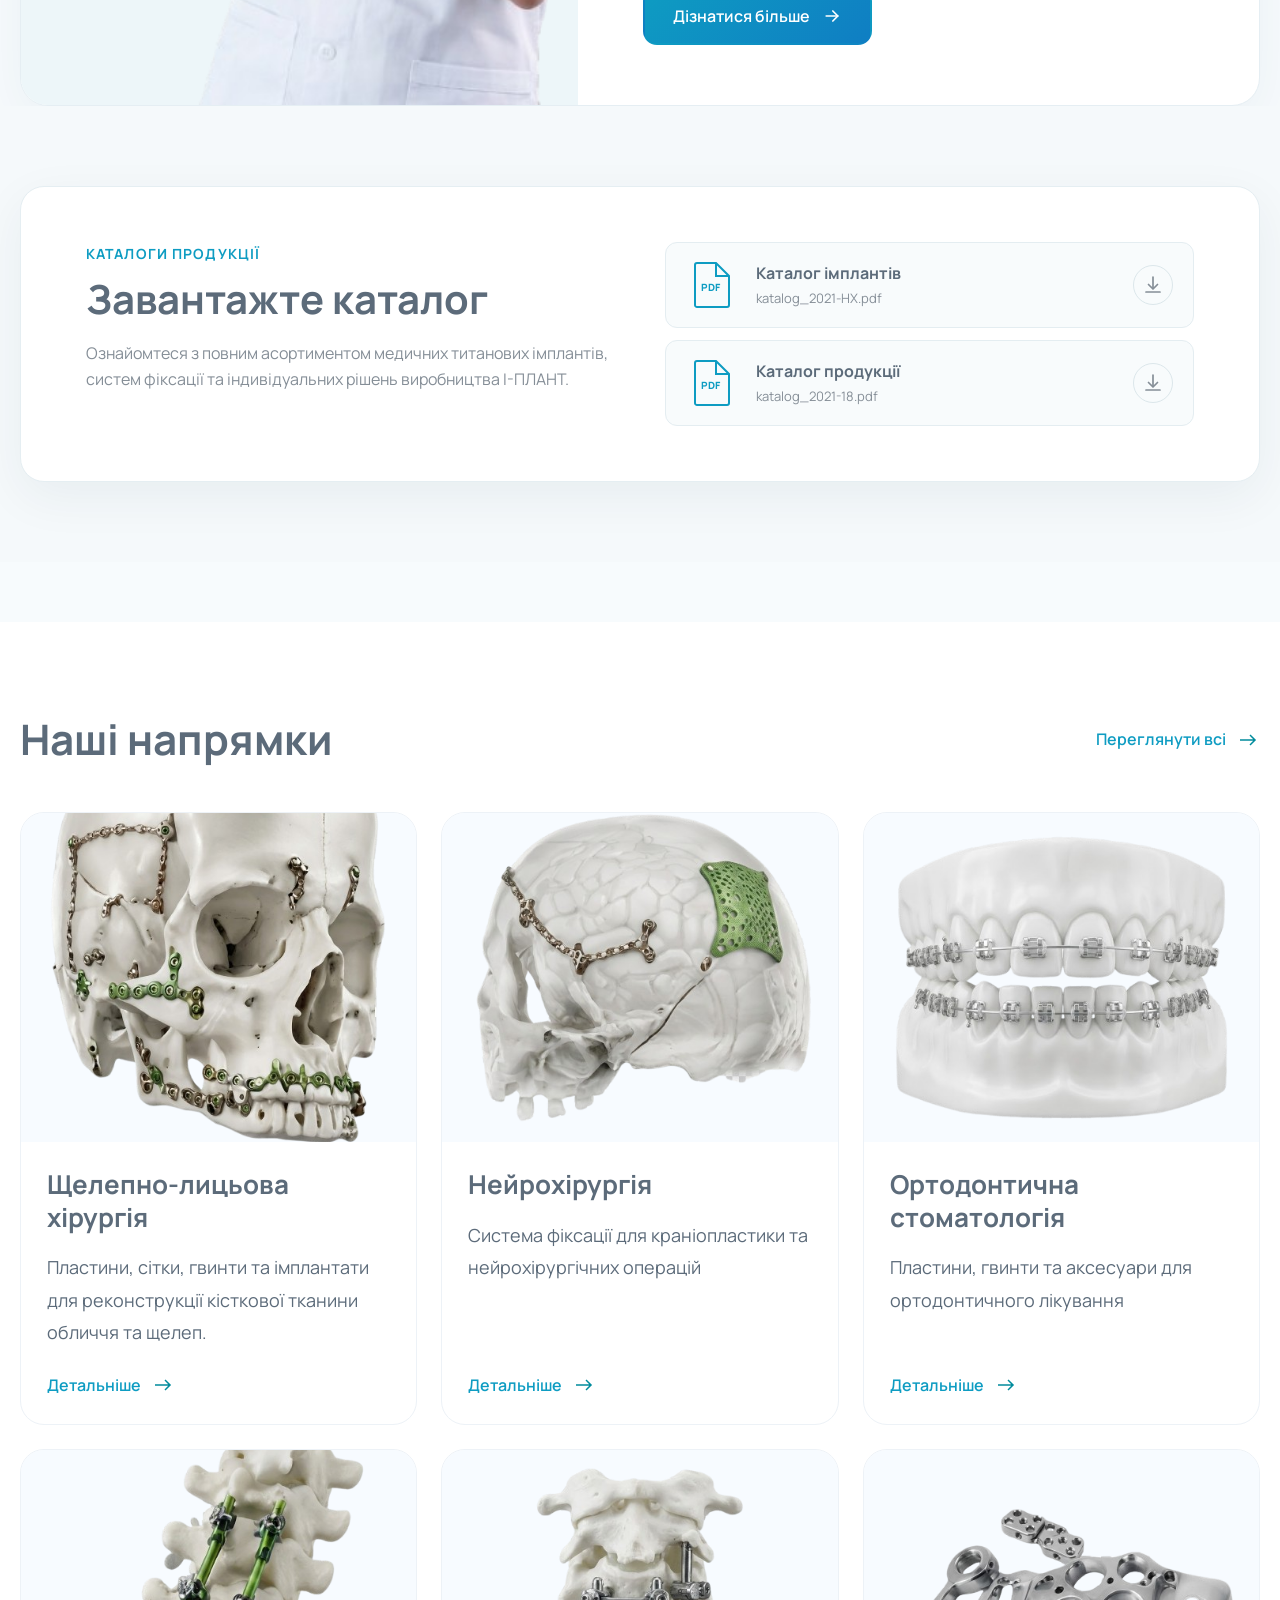
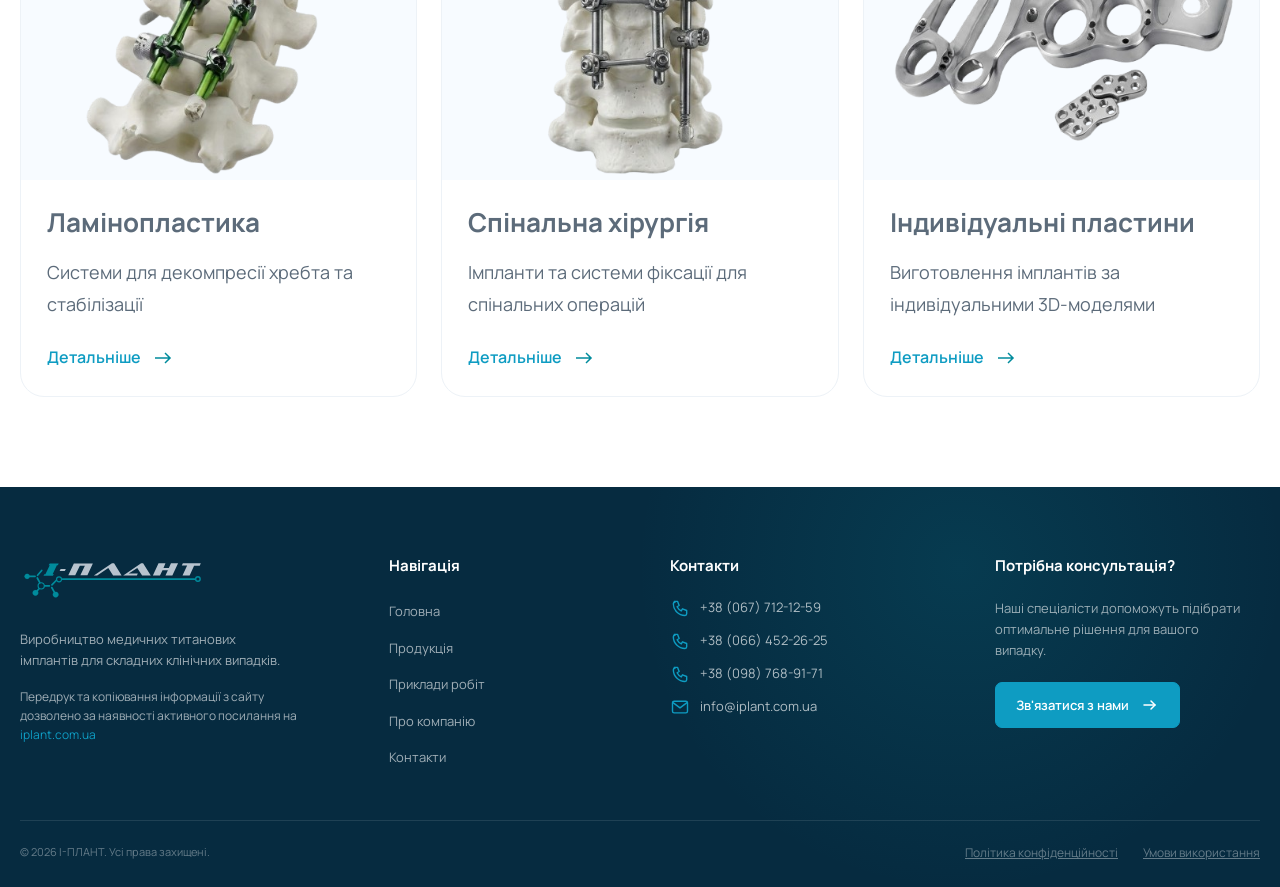
==== commit b54be2db: "tttttyy" ====
--- a/index.html
+++ b/index.html
@@ -1323,13 +1323,11 @@
                     імплантів для складних клінічних
                     випадків.
                 </p>
-
-                <p class="footer__copyright">
-                    © 2026 І-ПЛАНТ. Усі права захищені.
+                <p class="footer__infotext">
+                    Передрук та копіювання інформації з сайту дозволено за наявності активного посилання на <a href="/">iplant.com.ua</a>
                 </p>
-
+                
             </div>
-
 
             <!-- Navigation -->
             <div class="footer__column">
@@ -1375,7 +1373,6 @@
                 </nav>
 
             </div>
-
 
             <!-- Contacts -->
             <div class="footer__column footer__column--contacts">
@@ -1515,7 +1512,6 @@
 
             </div>
 
-
             <!-- CTA -->
             <div class="footer__column footer__column--cta">
 
@@ -1567,9 +1563,9 @@
         <!-- Bottom -->
         <div class="footer__bottom">
 
-            <div class="footer__bottom-left">
+            <div class="footer__bottom-left footer__copyright">
                 <span>
-                    Медичні титанові імпланти
+                    © 2026 І-ПЛАНТ. Усі права захищені.
                 </span>
             </div>
 
--- a/assets/css/style.css
+++ b/assets/css/style.css
@@ -706,10 +706,19 @@
 }
 .footer__description {
   max-width: 270px;
-  margin: 0 0 35px;
+  margin: 0 0 15px;
   font-size: 13px;
   line-height: 1.65;
   color: rgba(255, 255, 255, 0.62);
+}
+.footer__infotext {
+  display: inline-block;
+  font-size: 12px;
+  max-width: 300px;
+  color: rgba(255, 255, 255, 0.62);
+}
+.footer__infotext a {
+  color: #0E9CC2;
 }
 .footer__copyright {
   margin: 0;
@@ -821,6 +830,11 @@
 .footer__bottom-left {
   font-size: 11px;
   color: rgba(255, 255, 255, 0.38);
+  max-width: 400px;
+}
+.footer__bottom-left a {
+  color: #0E9CC2;
+  text-decoration: underline;
 }
 .footer__bottom-links {
   display: flex;
@@ -828,9 +842,9 @@
   gap: 25px;
 }
 .footer__bottom-link {
-  font-size: 11px;
+  font-size: 12px;
+  text-decoration: underline;
   color: rgba(255, 255, 255, 0.38);
-  text-decoration: none;
   transition: color 0.25s ease;
 }
 .footer__bottom-link:hover {
@@ -1721,6 +1735,10 @@
 /* ================================
     Pages
 ================================ */
+.catalog-filter-open {
+  overflow: hidden;
+}
+
 .catalog-page {
   padding: 130px 0 80px;
   background: #f7fafc;
@@ -1732,16 +1750,6 @@
   justify-content: space-between;
   gap: 30px;
   margin-bottom: 28px;
-}
-.catalog-page__eyebrow {
-  display: block;
-  margin-bottom: 8px;
-  font-size: 11px;
-  line-height: 1.3;
-  font-weight: 700;
-  letter-spacing: 0.08em;
-  color: #13B8B2;
-  text-transform: uppercase;
 }
 .catalog-page__title {
   margin: 0;
@@ -1897,9 +1905,6 @@
   line-height: 1;
   font-weight: 800;
   color: #fff;
-}
-.catalog-page .catalog-filter-open {
-  overflow: hidden;
 }
 .catalog-page .catalog-sidebar__contact {
   display: flex;
@@ -2011,7 +2016,7 @@
   justify-content: center;
   height: 235px;
   padding: 22px;
-  background: linear-gradient(145deg, #f7fafc 0%, #fff 70%);
+  background: #fff;
   text-decoration: none;
   overflow: hidden;
 }
@@ -2031,7 +2036,7 @@
 .catalog-page .product-card__category {
   margin-bottom: 6px;
   color: #5C6B7A;
-  font-size: 12px;
+  font-size: 10px;
   line-height: 1.2;
   font-weight: 400;
   letter-spacing: 0.04em;
@@ -2039,13 +2044,13 @@
 .catalog-page .product-card__title {
   margin: 0 0 15px;
   color: #0E9CC2;
-  font-size: 15px;
+  font-size: 16px;
   line-height: 1.3;
   font-weight: 700;
 }
 .catalog-page .product-card__info {
   display: grid;
-  grid-template-columns: 1fr 1fr;
+  grid-template-columns: 1fr;
   gap: 10px;
   margin-top: auto;
   padding-top: 12px;
@@ -2053,12 +2058,11 @@
 }
 .catalog-page .product-card__info div {
   display: flex;
-  flex-direction: column;
-  gap: 3px;
+  gap: 5px;
 }
 .catalog-page .product-card__info span {
   color: #858e97;
-  font-size: 10px;
+  font-size: 12px;
 }
 .catalog-page .product-card__info strong {
   color: #0E9CC2;
@@ -2146,7 +2150,7 @@
   .catalog-page .catalog-sidebar {
     position: fixed;
     z-index: 999;
-    top: 0;
+    top: 94px;
     left: 0;
     width: min(320px, 90vw);
     height: 100vh;
@@ -2176,13 +2180,13 @@
   }
   .catalog-page .product-card__image {
     height: 175px;
-    padding: 14px;
+    padding: 10px;
   }
   .catalog-page .product-card__content {
     padding: 12px;
   }
   .catalog-page .product-card__title {
-    font-size: 13px;
+    font-size: 14px;
   }
   .catalog-page .product-card__info {
     padding-top: 9px;
@@ -2208,9 +2212,7 @@
     display: none;
   }
   .catalog-page .catalog-grid {
-    grid-template-columns: 1fr;
-  }
-  .catalog-page .product-card__image {
-    height: 220px;
+    grid-template-columns: 1fr 1fr;
+    gap: 5px;
   }
 }
